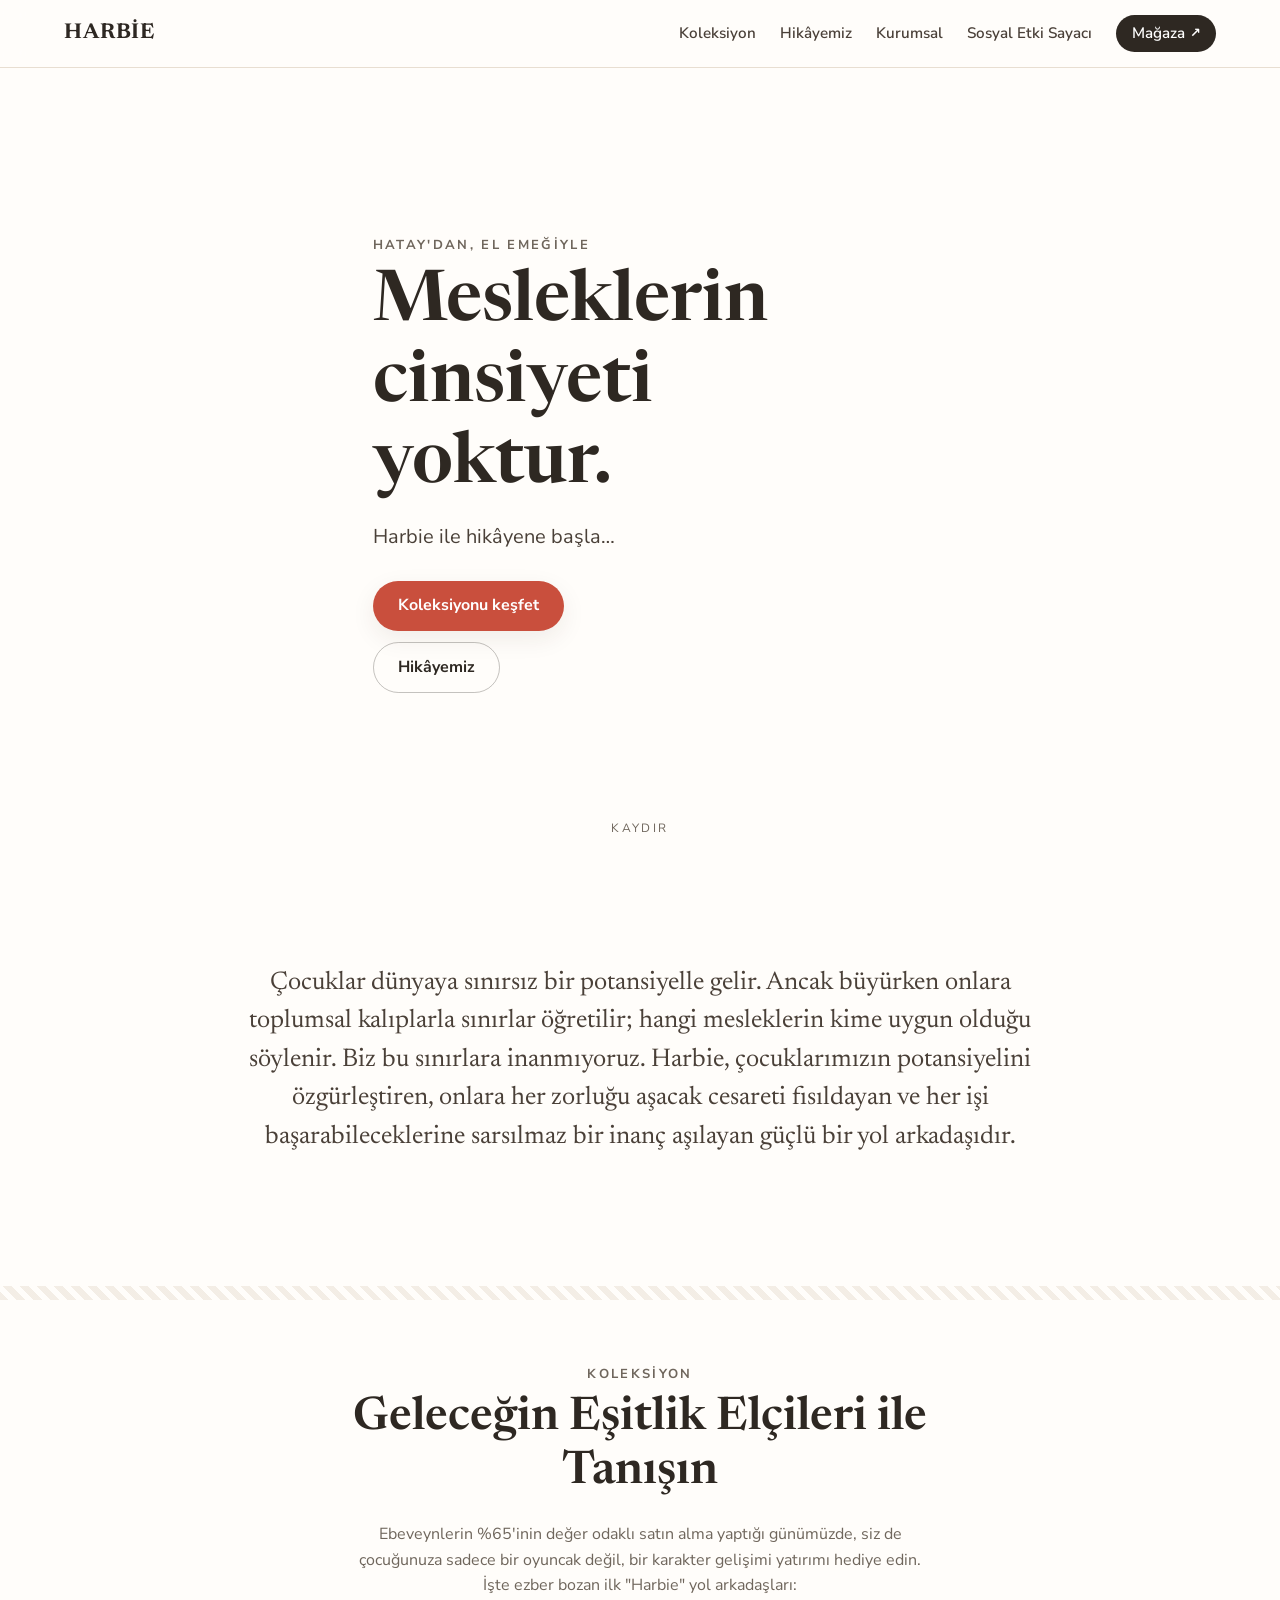
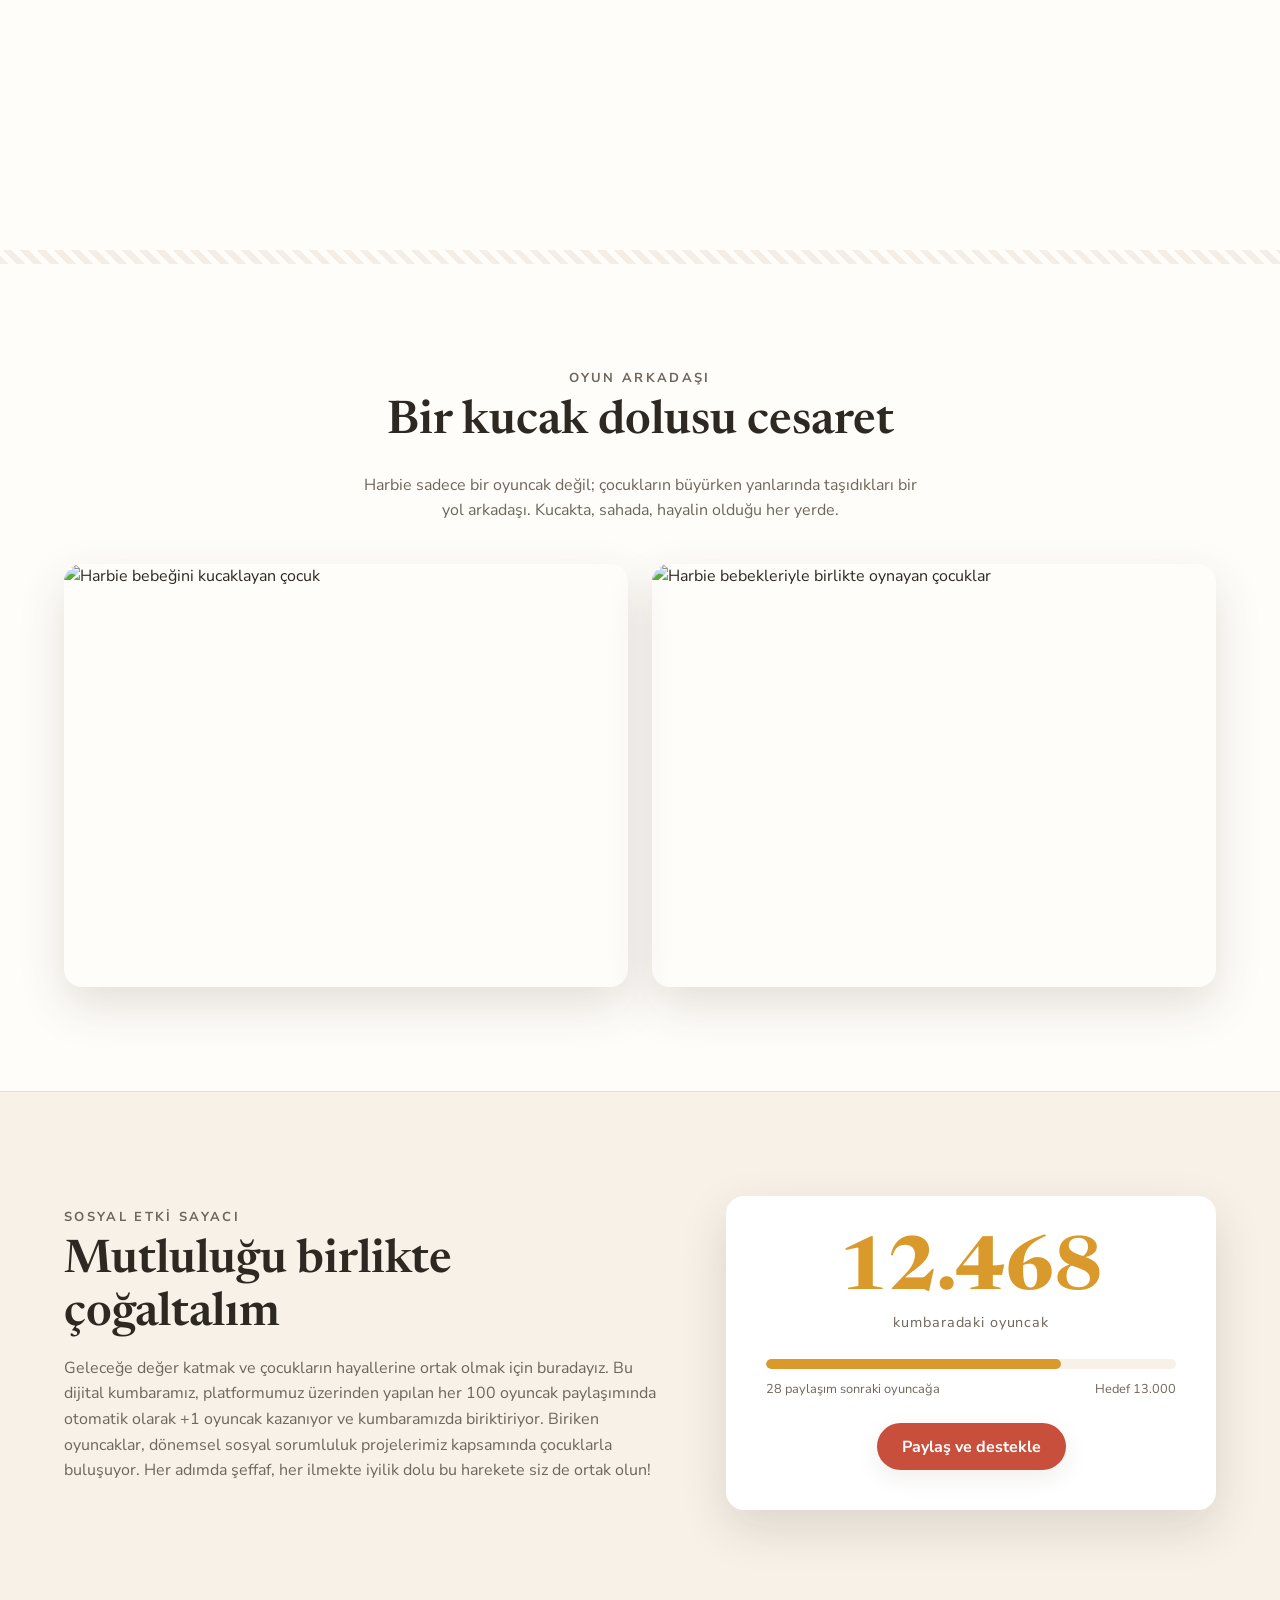
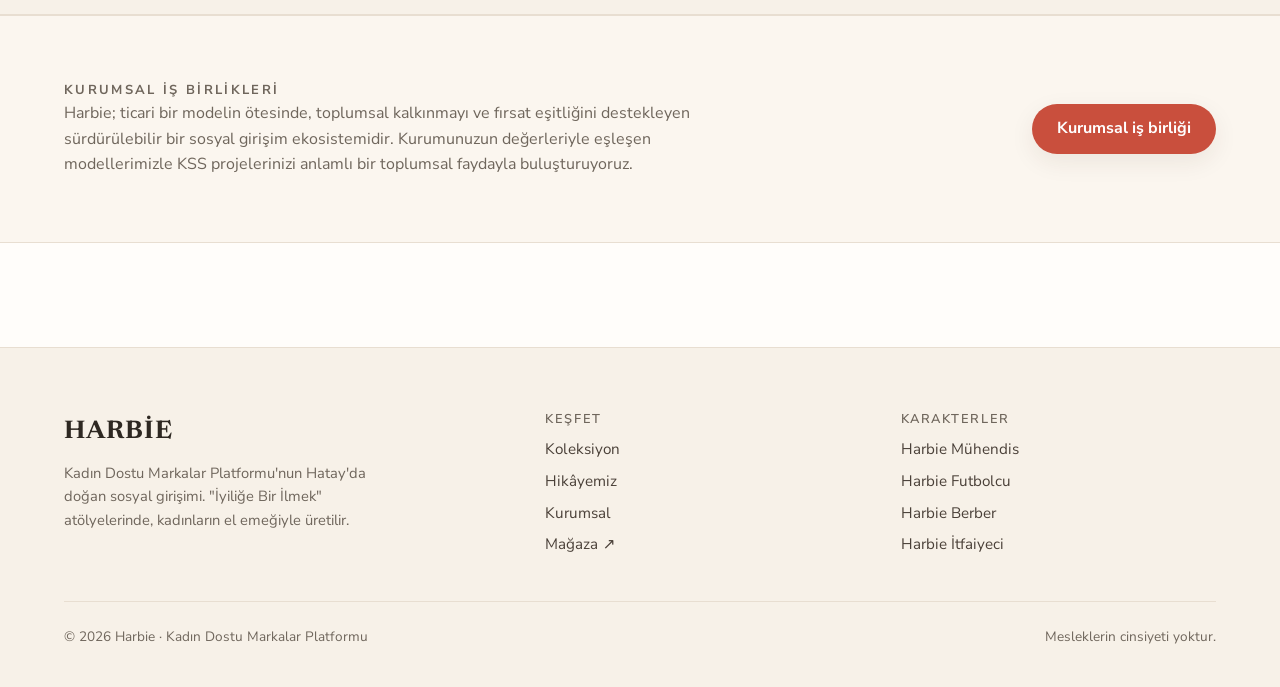
==== index.html @ 23837853 "feat: GSAP hareket katmanı — hero, paralaks, renk geçişi + .js gate Co-Authored-By: Claude Opus 4.8 " ====
<!DOCTYPE html>
<html lang="tr">
<head>
<meta charset="UTF-8">
<meta name="viewport" content="width=device-width, initial-scale=1">
<script>document.documentElement.classList.add('js')</script>
<title>Harbie — Mesleklerin cinsiyeti yoktur</title>
<meta name="description" content="Hatay'da kadınların el emeğiyle ürettiği, %100 pamuklu amigurumi oyuncaklar. Geleceğin eşitlik elçileriyle tanışın.">
<meta name="robots" content="noindex">
<link rel="preconnect" href="https://fonts.googleapis.com">
<link rel="preconnect" href="https://fonts.gstatic.com" crossorigin>
<link href="https://fonts.googleapis.com/css2?family=Newsreader:ital,opsz,wght@0,6..72,400;0,6..72,600;1,6..72,400&family=Nunito+Sans:wght@400;600;700;800&display=swap" rel="stylesheet">
<link rel="stylesheet" href="css/tokens.css">
<link rel="stylesheet" href="css/base.css">
<link rel="stylesheet" href="css/components.css">
<link rel="stylesheet" href="css/pages.css">
</head>
<body>

<!-- ==================== NAV ==================== -->
<header class="site-nav">
  <div class="container">
    <a class="nav-logo" href="index.html">HARBİE</a>
    <nav class="nav-links">
      <a href="index.html#koleksiyon">Koleksiyon</a>
      <a href="hikayemiz.html">Hikâyemiz</a>
      <a href="kurumsal.html">Kurumsal</a>
      <a href="index.html#ses">Sosyal Etki Sayacı</a>
      <a class="nav-shop" href="https://shop.harbies.com" target="_blank" rel="noopener">Mağaza</a>
    </nav>
    <button class="nav-burger" data-burger aria-label="Menü" aria-expanded="false" aria-controls="mobile-menu">
      <span></span><span></span><span></span>
    </button>
  </div>
</header>
<nav class="mobile-menu" id="mobile-menu" data-mobile-menu aria-label="Mobil menü">
  <a href="index.html#koleksiyon">Koleksiyon</a>
  <a href="hikayemiz.html">Hikâyemiz</a>
  <a href="kurumsal.html">Kurumsal</a>
  <a href="index.html#ses">Sosyal Etki Sayacı</a>
  <a class="nav-shop" href="https://shop.harbies.com" target="_blank" rel="noopener">Mağaza ↗</a>
</nav>

<main>

  <!-- ==================== HERO (düzen B) ==================== -->
  <section class="hero">
    <div class="hero-media">
      <video class="scene-video" poster="assets/gen/hero.png"
             muted playsinline preload="none" loop
             aria-label="Harbie amigurumi kasaba meydanı"
             data-scene data-src="assets/v3/video/hero.mp4"></video>
    </div>
    <div class="hero-scrim"></div>
    <div class="container">
      <div class="hero-inner">
        <p class="kicker">Hatay'dan, el emeğiyle</p>
        <h1 class="hero-title">Mesleklerin<br>cinsiyeti yoktur.</h1>
        <p class="hero-sub">Harbie ile hikâyene başla…</p>
        <div class="hero-cta">
          <a class="btn btn-primary" href="#koleksiyon">Koleksiyonu keşfet</a>
          <a class="btn btn-ghost" href="hikayemiz.html">Hikâyemiz</a>
        </div>
      </div>
    </div>
    <div class="hero-scroll">kaydır</div>
  </section>

  <!-- ==================== MANİFESTO ==================== -->
  <section class="manifesto container reveal">
    <p>Çocuklar dünyaya sınırsız bir potansiyelle gelir. Ancak büyürken onlara toplumsal kalıplarla sınırlar öğretilir; hangi mesleklerin kime uygun olduğu söylenir. Biz bu sınırlara inanmıyoruz. Harbie, çocuklarımızın potansiyelini özgürleştiren, onlara her zorluğu aşacak cesareti fısıldayan ve her işi başarabileceklerine sarsılmaz bir inanç aşılayan güçlü bir yol arkadaşıdır.</p>
  </section>

  <div class="knit-divider" aria-hidden="true"></div>

  <!-- ==================== KOLEKSİYON ==================== -->
  <section id="koleksiyon" class="coll-head container reveal">
    <p class="kicker">Koleksiyon</p>
    <h2>Geleceğin Eşitlik Elçileri ile Tanışın</h2>
    <p>Ebeveynlerin %65'inin değer odaklı satın alma yaptığı günümüzde, siz de çocuğunuza sadece bir oyuncak değil, bir karakter gelişimi yatırımı hediye edin. İşte ezber bozan ilk "Harbie" yol arkadaşları:</p>
  </section>

  <div class="container" data-scenes><!-- karakter bölümleri scenes.js ile basılır --></div>

  <div class="knit-divider" aria-hidden="true"></div>

  <!-- ==================== OYUN ARKADAŞI (lifestyle) ==================== -->
  <section class="lifestyle container reveal">
    <div class="lifestyle-head">
      <p class="kicker">Oyun Arkadaşı</p>
      <h2>Bir kucak dolusu cesaret</h2>
      <p>Harbie sadece bir oyuncak değil; çocukların büyürken yanlarında taşıdıkları bir yol arkadaşı. Kucakta, sahada, hayalin olduğu her yerde.</p>
    </div>
    <div class="lifestyle-grid">
      <figure><img src="assets/gen/lifestyle-kucak.png" alt="Harbie bebeğini kucaklayan çocuk" loading="lazy"></figure>
      <figure><img src="assets/gen/lifestyle-mac.png" alt="Harbie bebekleriyle birlikte oynayan çocuklar" loading="lazy"></figure>
    </div>
  </section>

  <!-- ==================== SES ==================== -->
  <section id="ses" class="ses reveal" data-ses-meter>
    <div class="container ses-inner">
      <div class="ses-copy">
        <p class="kicker">Sosyal Etki Sayacı</p>
        <h2>Mutluluğu birlikte çoğaltalım</h2>
        <p>Geleceğe değer katmak ve çocukların hayallerine ortak olmak için buradayız. Bu dijital kumbaramız, platformumuz üzerinden yapılan her 100 oyuncak paylaşımında otomatik olarak +1 oyuncak kazanıyor ve kumbaramızda biriktiriyor. Biriken oyuncaklar, dönemsel sosyal sorumluluk projelerimiz kapsamında çocuklarla buluşuyor. Her adımda şeffaf, her ilmekte iyilik dolu bu harekete siz de ortak olun!</p>
      </div>
      <div class="ses-card">
        <span class="ses-count" data-ses-count>0</span>
        <span class="ses-count-label">kumbaradaki oyuncak</span>
        <div class="ses-bar-wrap"><div class="ses-bar" data-ses-bar></div></div>
        <div class="ses-meta"><span data-ses-toward></span><span data-ses-goal></span></div>
        <button class="btn btn-primary ses-share" data-ses-share>Paylaş ve destekle</button>
      </div>
    </div>
  </section>

  <!-- ==================== KURUMSAL ŞERİT ==================== -->
  <section class="corp-strip reveal">
    <div class="container">
      <div>
        <p class="kicker">Kurumsal İş Birlikleri</p>
        <p>Harbie; ticari bir modelin ötesinde, toplumsal kalkınmayı ve fırsat eşitliğini destekleyen sürdürülebilir bir sosyal girişim ekosistemidir. Kurumunuzun değerleriyle eşleşen modellerimizle KSS projelerinizi anlamlı bir toplumsal faydayla buluşturuyoruz.</p>
      </div>
      <a class="btn btn-primary" href="kurumsal.html">Kurumsal iş birliği</a>
    </div>
  </section>

</main>

<!-- ==================== FOOTER ==================== -->
<footer class="site-footer">
  <div class="container">
    <div class="footer-grid">
      <div class="footer-brand">
        <a class="nav-logo" href="index.html">HARBİE</a>
        <p>Kadın Dostu Markalar Platformu'nun Hatay'da doğan sosyal girişimi. "İyiliğe Bir İlmek" atölyelerinde, kadınların el emeğiyle üretilir.</p>
      </div>
      <div class="footer-col">
        <h4>Keşfet</h4>
        <a href="index.html#koleksiyon">Koleksiyon</a>
        <a href="hikayemiz.html">Hikâyemiz</a>
        <a href="kurumsal.html">Kurumsal</a>
        <a href="https://shop.harbies.com" target="_blank" rel="noopener">Mağaza ↗</a>
      </div>
      <div class="footer-col">
        <h4>Karakterler</h4>
        <a href="karakter-muhendis.html">Harbie Mühendis</a>
        <a href="karakter-futbolcu.html">Harbie Futbolcu</a>
        <a href="karakter-berber.html">Harbie Berber</a>
        <a href="karakter-itfaiyeci.html">Harbie İtfaiyeci</a>
      </div>
    </div>
    <div class="footer-base">
      <span>© <span data-year>2026</span> Harbie · Kadın Dostu Markalar Platformu</span>
      <span>Mesleklerin cinsiyeti yoktur.</span>
    </div>
  </div>
</footer>

<div class="ses-toast" data-ses-toast aria-live="polite"></div>

<script src="js/data.js"></script>
<script src="js/shell.js" defer></script>
<script src="js/scenes.js" defer></script>
<script src="js/ses.js" defer></script>
<script src="js/vendor/gsap.min.js" defer></script>
<script src="js/vendor/ScrollTrigger.min.js" defer></script>
<script src="js/motion.js" defer></script>
</body>
</html>
---- css/tokens.css ----
/* ============================================================
   HARBIE v3 — Tasarım Tokenları
   ============================================================ */
:root{
  /* Zemin & mürekkep — premium beyaz alan (K4, docx) */
  --bg:#fffdfa;
  --bg-soft:#f7f1e8;
  --bg-tint:#fbf6ef;
  --ink:#2e2822;
  --ink-soft:#4a4038;
  --muted:#6f665c;
  --line:#e8ded1;
  --white:#ffffff;

  /* Karakter vurgu renkleri */
  --k-muhendis:#d99a2b;  /* hardal/kehribar — kıyafeti maviyle çakışmasın */
  --k-futbolcu:#2f6bd0;  /* mavi */
  --k-berber:#e08aa6;    /* pudra */
  --k-itfaiyeci:#c94f3d; /* kırmızı */
  --accent:var(--k-itfaiyeci);      /* varsayılan marka aksiyonu */
  --active-accent:var(--k-itfaiyeci); /* scroll ile geçişli aktif renk (motion.js) */

  /* Tipografi */
  --font-serif:"Newsreader",Georgia,"Times New Roman",serif;
  --font-sans:"Nunito Sans",-apple-system,BlinkMacSystemFont,system-ui,sans-serif;
  --step-0:.8125rem;
  --step-1:1rem;
  --step-2:1.25rem;
  --step-3:1.6rem;
  --step-4:2.1rem;
  --step-5:2.9rem;
  --step-6:clamp(2.6rem,6vw,4.4rem);

  /* Boşluk & şekil */
  --space-1:.5rem;
  --space-2:1rem;
  --space-3:1.5rem;
  --space-4:2.5rem;
  --space-5:4rem;
  --space-6:6.5rem;
  --radius:18px;
  --radius-sm:10px;
  --radius-pill:999px;
  --shadow-card:0 18px 48px rgba(60,44,28,.14);
  --shadow-soft:0 8px 24px rgba(60,44,28,.08);
  --maxw:1200px;
  --nav-h:68px;

  /* Hareket */
  --ease:cubic-bezier(.2,.7,.3,1);
  --dur:.5s;
}
---- css/base.css ----
/* ============================================================
   HARBIE v3 — Base: reset, tipografi, nav, footer
   ============================================================ */
*,*::before,*::after{box-sizing:border-box}
html{-webkit-text-size-adjust:100%}
body{
  margin:0;
  background:var(--bg);
  color:var(--ink);
  font-family:var(--font-sans);
  font-size:var(--step-1);
  line-height:1.6;
  -webkit-font-smoothing:antialiased;
  overflow-x:hidden;
}
img,video{max-width:100%;display:block}
a{color:inherit;text-decoration:none}
h1,h2,h3,h4{font-family:var(--font-serif);font-weight:600;line-height:1.15;margin:0 0 .5em;color:var(--ink)}
h1{font-size:var(--step-6)}
h2{font-size:var(--step-5)}
h3{font-size:var(--step-4)}
p{margin:0 0 1em}
::selection{background:var(--accent);color:#fff}
:focus-visible{outline:2px solid var(--accent);outline-offset:3px;border-radius:4px}

.container{max-width:var(--maxw);margin-inline:auto;padding-inline:var(--space-3)}
.kicker{font-size:var(--step-0);letter-spacing:.18em;text-transform:uppercase;color:var(--muted);font-weight:700;margin:0 0 .6em}

/* ---------- Buton ---------- */
.btn{
  display:inline-flex;align-items:center;gap:.5em;
  padding:.72em 1.5em;border-radius:var(--radius-pill);
  font-family:var(--font-sans);font-size:var(--step-1);font-weight:700;
  cursor:pointer;border:1px solid transparent;
  transition:transform .2s var(--ease),background .2s var(--ease),box-shadow .2s var(--ease);
}
.btn:hover{transform:translateY(-2px)}
.btn-primary{background:var(--accent);color:#fff;box-shadow:var(--shadow-soft)}
.btn-primary:hover{box-shadow:0 12px 28px rgba(201,79,61,.32)}
.btn-ghost{background:transparent;color:var(--ink);border-color:rgba(46,40,34,.28)}
.btn-ghost:hover{border-color:var(--ink);background:rgba(46,40,34,.04)}

/* ---------- Nav ---------- */
.site-nav{
  position:sticky;top:0;z-index:50;height:var(--nav-h);
  display:flex;align-items:center;
  background:rgba(255,253,250,.82);
  backdrop-filter:saturate(1.4) blur(12px);
  -webkit-backdrop-filter:saturate(1.4) blur(12px);
  border-bottom:1px solid var(--line);
}
.site-nav .container{display:flex;align-items:center;gap:var(--space-3);width:100%}
.nav-logo{font-family:var(--font-serif);font-size:1.35rem;font-weight:700;letter-spacing:.04em}
.nav-links{display:flex;align-items:center;gap:var(--space-3);margin-left:auto}
.nav-links a{font-size:.95rem;font-weight:600;color:var(--ink-soft);transition:color .2s}
.nav-links a:hover{color:var(--ink)}
.nav-shop{
  display:inline-flex;align-items:center;gap:.35em;
  padding:.4em 1em;border-radius:var(--radius-pill);
  background:var(--ink);color:#fff !important;
}
.nav-shop::after{content:"↗";font-size:.85em}
.nav-shop:hover{background:var(--accent)}
.nav-burger{display:none;margin-left:auto;width:40px;height:40px;border:0;background:none;cursor:pointer;flex-direction:column;justify-content:center;gap:5px}
.nav-burger span{display:block;height:2px;width:22px;background:var(--ink);margin-inline:auto;transition:transform .3s var(--ease),opacity .2s}
.nav-burger.open span:nth-child(1){transform:translateY(7px) rotate(45deg)}
.nav-burger.open span:nth-child(2){opacity:0}
.nav-burger.open span:nth-child(3){transform:translateY(-7px) rotate(-45deg)}

/* Mobil menü */
.mobile-menu{
  position:fixed;inset:var(--nav-h) 0 0 0;z-index:49;
  background:var(--bg);
  display:flex;flex-direction:column;gap:var(--space-2);
  padding:var(--space-4) var(--space-3);
  transform:translateX(100%);transition:transform .35s var(--ease);
  visibility:hidden;
}
.mobile-menu.open{transform:translateX(0);visibility:visible}
.mobile-menu a{font-family:var(--font-serif);font-size:var(--step-3);color:var(--ink);padding-block:.3em;border-bottom:1px solid var(--line)}

@media (max-width:860px){
  .nav-links{display:none}
  .nav-burger{display:flex}
}

/* ---------- Footer ---------- */
.site-footer{
  margin-top:var(--space-6);
  background:var(--bg-soft);
  border-top:1px solid var(--line);
  padding-block:var(--space-5) var(--space-4);
}
.footer-grid{display:grid;grid-template-columns:1.4fr 1fr 1fr;gap:var(--space-4)}
.footer-brand .nav-logo{font-size:1.6rem}
.footer-brand p{color:var(--muted);font-size:.92rem;max-width:34ch;margin-top:.6em}
.footer-col h4{font-family:var(--font-sans);font-size:.8rem;letter-spacing:.12em;text-transform:uppercase;color:var(--muted)}
.footer-col a{display:block;color:var(--ink-soft);font-size:.95rem;padding-block:.25em}
.footer-col a:hover{color:var(--accent)}
.footer-base{margin-top:var(--space-4);padding-top:var(--space-3);border-top:1px solid var(--line);color:var(--muted);font-size:.85rem;display:flex;justify-content:space-between;flex-wrap:wrap;gap:.5em}
@media (max-width:760px){
  .footer-grid{grid-template-columns:1fr;gap:var(--space-3)}
}

/* Reveal — yalnızca JS varken gizle (JS yoksa içerik tam görünür kalır).
   .js sınıfı <head>'deki senkron inline script ile eklenir; FOUC yok. */
.js .reveal{opacity:0;transform:translateY(18px);transition:opacity .7s var(--ease),transform .7s var(--ease)}
.js .reveal.in{opacity:1;transform:none}
@media (prefers-reduced-motion:reduce){
  .js .reveal{opacity:1 !important;transform:none !important;transition:none}
  .btn:hover{transform:none}
  *{scroll-behavior:auto !important}
}
---- css/components.css ----
/* ============================================================
   HARBIE v3 — Bileşenler: sahne, lifestyle, SES, kurumsal, form
   ============================================================ */

/* ---------- Örgü doku ayırıcı ---------- */
.knit-divider{height:14px;width:100%;opacity:.5;
  background:repeating-linear-gradient(45deg,var(--line) 0 6px,transparent 6px 12px)}

/* ---------- Sahne bileşeni ---------- */
.scene{
  --k:var(--accent);
  display:grid;grid-template-columns:1fr 1fr;gap:var(--space-5);
  align-items:center;
  padding-block:var(--space-6);
}
.scene + .scene{padding-top:0}
.scene-stage{
  position:relative;
  border-radius:var(--radius);overflow:hidden;
  box-shadow:var(--shadow-card);
  aspect-ratio:16/9;background:var(--bg-tint);
}
.scene-stage::after{
  content:"";position:absolute;left:0;right:0;bottom:0;height:4px;
  background:var(--k);
}
.scene-video{width:100%;height:100%;object-fit:cover;cursor:pointer}
.scene-tap{
  position:absolute;inset:0;display:none;align-items:center;justify-content:center;
  pointer-events:none;
}
.scene-tap span{
  width:60px;height:60px;border-radius:50%;background:rgba(255,255,255,.9);
  box-shadow:var(--shadow-soft);display:grid;place-items:center;
}
.scene-tap span::before{content:"";border-left:18px solid var(--k);border-top:11px solid transparent;border-bottom:11px solid transparent;margin-left:4px}
.scene.tap-mode .scene-tap{display:flex}

.scene-copy{max-width:34ch}
.scene-kicker{font-size:var(--step-0);letter-spacing:.16em;text-transform:uppercase;font-weight:800;color:var(--k);margin:0 0 .7em}
.scene-motto{font-family:var(--font-serif);font-size:var(--step-4);line-height:1.2;color:var(--ink);margin:0 0 .5em}
.scene-desc{color:var(--muted);font-size:1.02rem;margin:0 0 1.4em}
.scene-cta{background:var(--k);color:#fff}
.scene-cta:hover{filter:brightness(1.05)}

/* Sağ/sol yerleşim — kenar dönüşümü */
.scene--sag .scene-stage{order:2}
.scene--sag .scene-copy{order:1;justify-self:end;text-align:left}
.scene--sol .scene-stage{order:1}
.scene--sol .scene-copy{order:2}

/* Karakter sayfası tam-genişlik hero varyantı */
.scene--full{grid-template-columns:1fr;gap:var(--space-3);padding-block:var(--space-4)}
.scene--full .scene-stage{order:0;aspect-ratio:21/9}
.scene--full .scene-copy{order:0;max-width:none;text-align:center;justify-self:center}
.scene--full .scene-motto{font-size:var(--step-5)}

@media (max-width:760px){
  .scene{grid-template-columns:1fr;gap:var(--space-3);padding-block:var(--space-5)}
  .scene--sag .scene-stage,.scene--sag .scene-copy,
  .scene--sol .scene-stage,.scene--sol .scene-copy{order:0;justify-self:stretch;text-align:left}
  .scene-copy{max-width:none}
}

/* ---------- Manifesto ---------- */
.manifesto{padding-block:var(--space-6);text-align:center}
.manifesto p{font-family:var(--font-serif);font-size:var(--step-3);line-height:1.5;max-width:60ch;margin-inline:auto;color:var(--ink-soft)}

/* ---------- Koleksiyon başlığı ---------- */
.coll-head{text-align:center;padding-top:var(--space-5);max-width:64ch;margin-inline:auto}
.coll-head p{color:var(--muted)}

/* ---------- Lifestyle ---------- */
.lifestyle{padding-block:var(--space-6)}
.lifestyle-head{text-align:center;max-width:56ch;margin:0 auto var(--space-4)}
.lifestyle-head p{color:var(--muted)}
.lifestyle-grid{display:grid;grid-template-columns:1fr 1fr;gap:var(--space-3)}
.lifestyle-grid figure{margin:0;border-radius:var(--radius);overflow:hidden;box-shadow:var(--shadow-card);aspect-ratio:4/3}
.lifestyle-grid img{width:100%;height:100%;object-fit:cover}
@media (max-width:760px){.lifestyle-grid{grid-template-columns:1fr}}

/* ---------- SES — Sosyal Etki Sayacı ---------- */
.ses{background:var(--bg-soft);border-block:1px solid var(--line);padding-block:var(--space-6)}
.ses-inner{display:grid;grid-template-columns:1.1fr .9fr;gap:var(--space-5);align-items:center}
.ses-copy h2{margin-bottom:.3em}
.ses-copy p{color:var(--muted)}
.ses-card{background:var(--white);border-radius:var(--radius);box-shadow:var(--shadow-card);padding:var(--space-4);text-align:center}
.ses-count{font-family:var(--font-serif);font-size:clamp(3rem,9vw,4.6rem);font-weight:700;color:var(--active-accent);line-height:1;display:block}
.ses-count-label{color:var(--muted);font-size:.9rem;letter-spacing:.06em}
.ses-bar-wrap{height:10px;border-radius:var(--radius-pill);background:var(--bg-soft);overflow:hidden;margin:var(--space-3) 0 .6em}
.ses-bar{height:100%;width:0;background:var(--active-accent);border-radius:inherit;transition:width .6s var(--ease)}
.ses-meta{display:flex;justify-content:space-between;font-size:.8rem;color:var(--muted)}
.ses-share{margin-top:var(--space-3)}
.ses-toast{
  position:fixed;left:50%;bottom:26px;transform:translateX(-50%) translateY(20px);
  background:var(--ink);color:#fff;padding:.7em 1.2em;border-radius:var(--radius-pill);
  font-size:.9rem;display:inline-flex;align-items:center;gap:.5em;
  opacity:0;pointer-events:none;transition:opacity .3s,transform .3s var(--ease);z-index:200;
}
.ses-toast.show{opacity:1;transform:translateX(-50%) translateY(0)}
.ses-pop{font-size:1.3rem;pointer-events:none}
@media (max-width:760px){.ses-inner{grid-template-columns:1fr;gap:var(--space-4)}}

/* ---------- Kurumsal şerit ---------- */
.corp-strip{background:var(--bg-tint);border-block:1px solid var(--line);padding-block:var(--space-5)}
.corp-strip .container{display:grid;grid-template-columns:1.6fr 1fr;gap:var(--space-4);align-items:center}
.corp-strip p{color:var(--muted);margin:0}
.corp-strip .btn{justify-self:end}
@media (max-width:760px){.corp-strip .container{grid-template-columns:1fr}.corp-strip .btn{justify-self:start}}

/* ---------- Form (Kurumsal) ---------- */
.form-field{margin-bottom:var(--space-3)}
.form-field label{display:block;font-size:.85rem;font-weight:700;color:var(--ink-soft);margin-bottom:.35em}
.form-field input,.form-field select,.form-field textarea{
  width:100%;padding:.8em 1em;border:1px solid var(--line);border-radius:var(--radius-sm);
  background:var(--white);font-family:inherit;font-size:1rem;color:var(--ink);
  transition:border-color .2s,box-shadow .2s;
}
.form-field input:focus,.form-field select:focus,.form-field textarea:focus{
  outline:none;border-color:var(--accent);box-shadow:0 0 0 3px rgba(201,79,61,.15);
}
.form-field textarea{min-height:130px;resize:vertical}
.form-row{display:grid;grid-template-columns:1fr 1fr;gap:var(--space-3)}
.form-ok{background:#eaf6ee;border:1px solid #bfe3cb;color:#2c6a41;padding:1em 1.2em;border-radius:var(--radius-sm);display:none}
.form-ok.show{display:block}
@media (max-width:620px){.form-row{grid-template-columns:1fr}}

/* ---------- Sekmeler (karakter sayfası) ---------- */
.tabs-nav{display:flex;gap:.4em;border-bottom:1px solid var(--line);margin-bottom:var(--space-3);flex-wrap:wrap}
.tab-btn{
  appearance:none;border:0;background:none;cursor:pointer;
  font-family:var(--font-sans);font-size:.98rem;font-weight:700;color:var(--muted);
  padding:.7em 1em;border-bottom:2px solid transparent;margin-bottom:-1px;transition:color .2s,border-color .2s;
}
.tab-btn[aria-selected="true"]{color:var(--ink);border-bottom-color:var(--k,var(--accent))}
.tab-panel{display:none;animation:fadein .4s var(--ease)}
.tab-panel.active{display:block}
@keyframes fadein{from{opacity:0;transform:translateY(6px)}to{opacity:1;transform:none}}
@media (prefers-reduced-motion:reduce){.tab-panel{animation:none}}
---- css/pages.css ----
/* ============================================================
   HARBIE v3 — Sayfaya özel düzenler
   ============================================================ */

/* ---------- Hero (düzen B) ---------- */
.hero{position:relative;min-height:calc(100vh - var(--nav-h));min-height:88svh;display:flex;align-items:center;overflow:hidden}
.hero-media{position:absolute;inset:0;z-index:0}
.hero-media img,.hero-media video{width:100%;height:100%;object-fit:cover}
.hero-scrim{position:absolute;inset:0;z-index:1;
  background:linear-gradient(90deg,var(--bg) 26%,rgba(255,253,250,.55) 46%,transparent 64%)}
.hero-inner{position:relative;z-index:2;max-width:48%}
.hero-title{margin:.1em 0 .2em}
.hero-sub{font-size:var(--step-2);color:var(--ink-soft);margin-bottom:1.4em}
.hero-cta{display:flex;gap:.7em;flex-wrap:wrap}
.hero-scroll{position:absolute;left:50%;bottom:22px;z-index:2;transform:translateX(-50%);
  font-size:.75rem;letter-spacing:.2em;text-transform:uppercase;color:var(--muted)}

@media (max-width:760px){
  .hero{min-height:auto;flex-direction:column;align-items:stretch}
  .hero-media{position:relative;height:56vh}
  .hero-scrim{background:linear-gradient(0deg,var(--bg) 8%,transparent 42%)}
  .hero-inner{max-width:100%;padding-block:var(--space-4) var(--space-2)}
  .hero-scroll{display:none}
}

/* ---------- Karakter sayfası ---------- */
.char-body{padding-block:var(--space-5)}
.char-grid{display:grid;grid-template-columns:1fr 1fr;gap:var(--space-5);align-items:start}
.char-gallery{display:grid;gap:var(--space-2)}
.char-gallery .main{border-radius:var(--radius);overflow:hidden;box-shadow:var(--shadow-card);aspect-ratio:4/5}
.char-gallery .main img{width:100%;height:100%;object-fit:cover}
.char-thumbs{display:flex;gap:var(--space-2)}
.char-thumbs img{width:74px;height:74px;object-fit:cover;border-radius:var(--radius-sm);box-shadow:var(--shadow-soft);cursor:pointer;background:var(--bg-tint)}
.char-info h1{font-size:var(--step-5)}
.char-spec{margin-top:var(--space-3);padding-top:var(--space-3);border-top:1px solid var(--line);
  display:flex;flex-wrap:wrap;gap:.5em 1.2em;color:var(--muted);font-size:.9rem}
.char-spec b{color:var(--ink);font-weight:700}
.char-buy{margin-top:var(--space-4)}
.char-buy .btn{width:100%;justify-content:center}
@media (max-width:760px){.char-grid{grid-template-columns:1fr;gap:var(--space-4)}}

/* ---------- Hikayemiz ---------- */
.page-head{text-align:center;padding-block:var(--space-6) var(--space-4);max-width:60ch;margin-inline:auto}
.prose{max-width:70ch;margin-inline:auto}
.prose p{color:var(--ink-soft)}
.quote-block{font-family:var(--font-serif);font-size:var(--step-3);line-height:1.4;
  color:var(--ink);border-left:3px solid var(--accent);padding-left:var(--space-3);margin:var(--space-4) 0}
.values-grid{display:grid;grid-template-columns:repeat(2,1fr);gap:var(--space-3);margin-top:var(--space-4)}
.value-card{background:var(--bg-tint);border:1px solid var(--line);border-radius:var(--radius);padding:var(--space-3)}
.value-card h3{font-size:var(--step-2);margin-bottom:.3em}
.value-card p{color:var(--muted);font-size:.95rem;margin:0}
@media (max-width:640px){.values-grid{grid-template-columns:1fr}}

/* ---------- Kurumsal ---------- */
.corp-form-wrap{max-width:720px;margin:var(--space-5) auto 0;background:var(--white);
  border:1px solid var(--line);border-radius:var(--radius);box-shadow:var(--shadow-soft);padding:var(--space-4)}
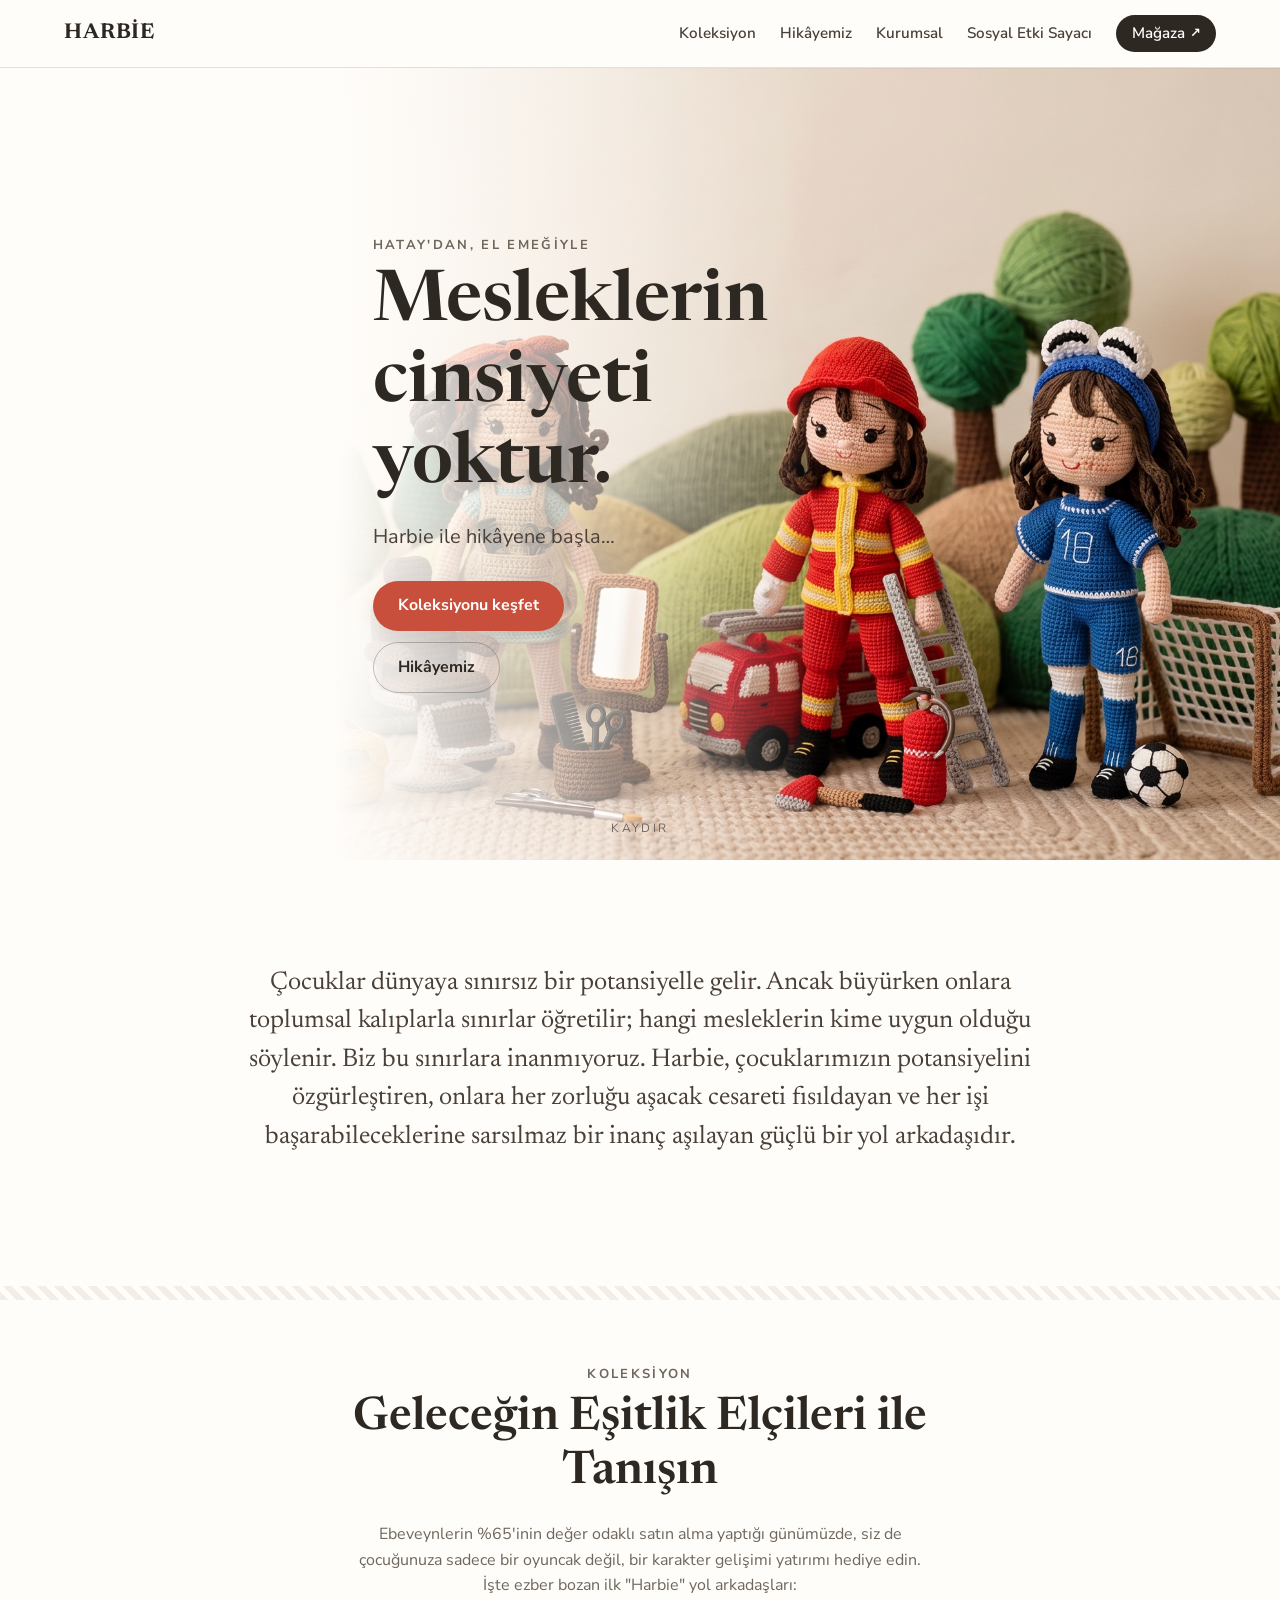
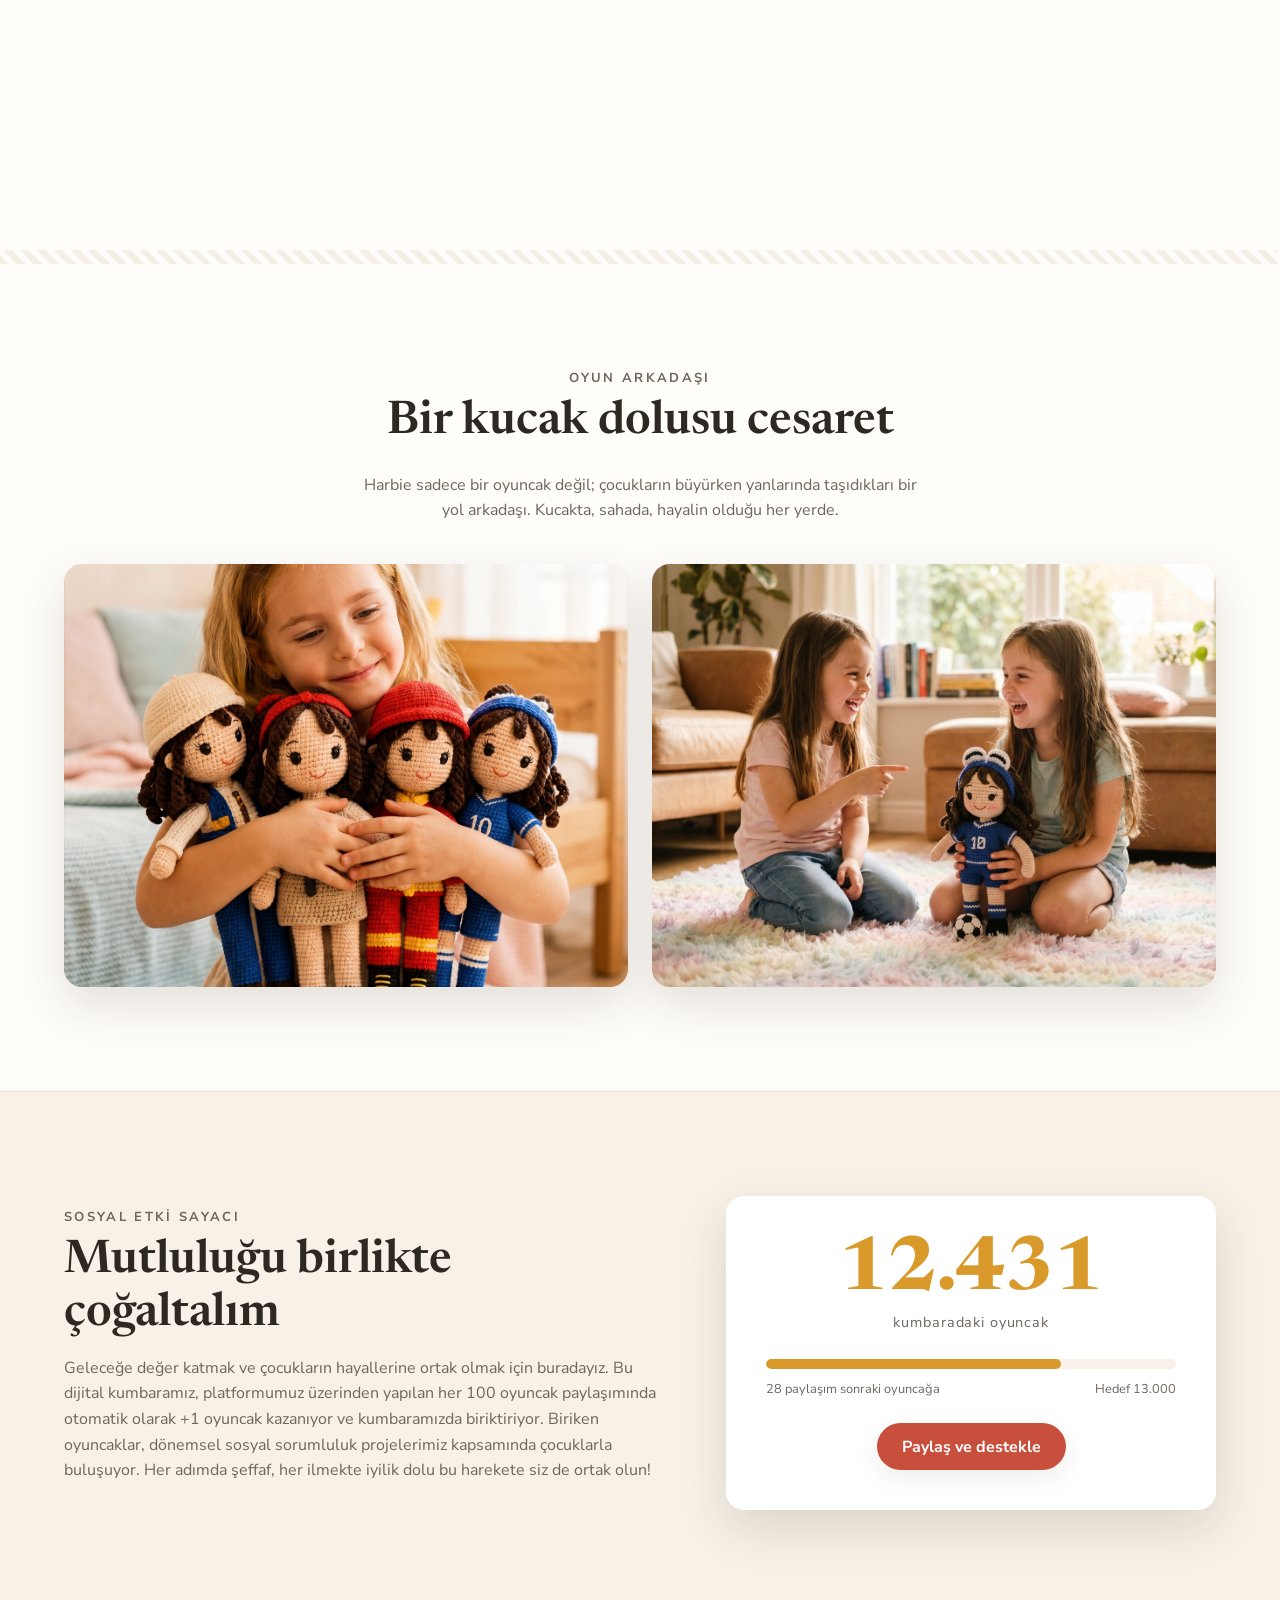
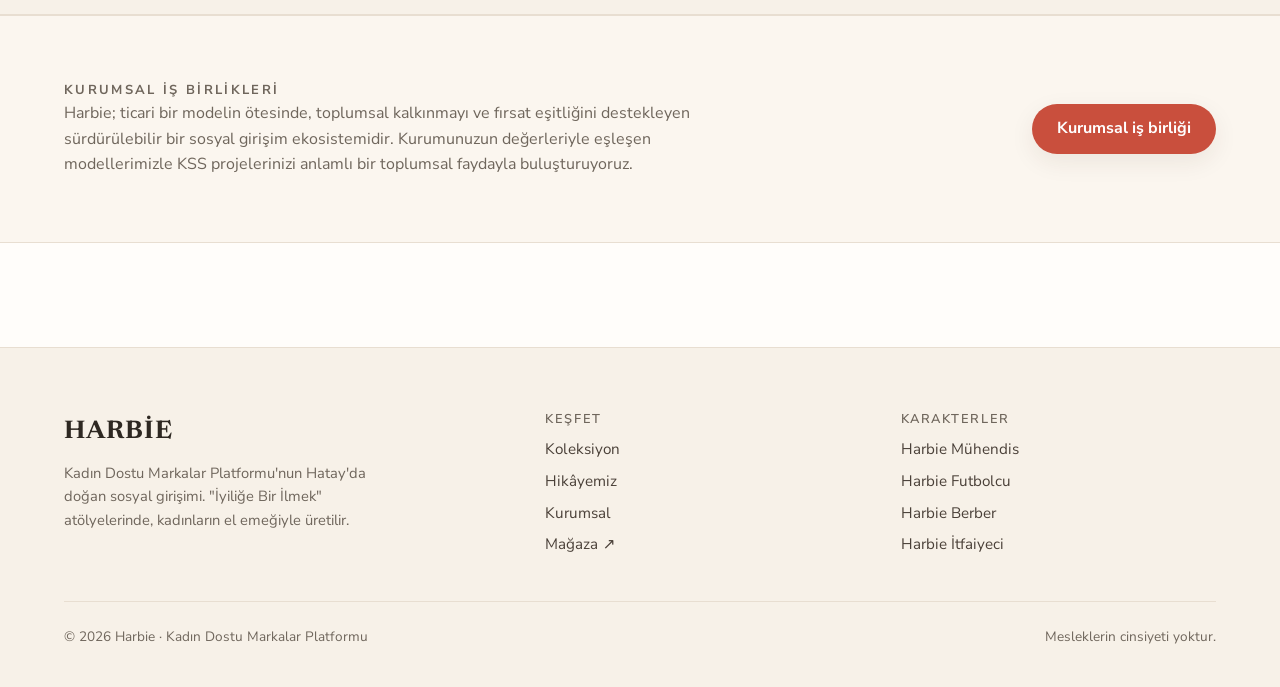
==== commit 7c7bb8ab: "feat: v3 AI sahne kareleri — posterleri optimize JPG'lerle değiştir 12 kare (2K) + pilot video üreti" ====
--- a/index.html
+++ b/index.html
@@ -46,7 +46,7 @@
   <!-- ==================== HERO (düzen B) ==================== -->
   <section class="hero">
     <div class="hero-media">
-      <video class="scene-video" poster="assets/gen/hero.png"
+      <video class="scene-video" poster="assets/v3/img/hero-b.jpg"
              muted playsinline preload="none" loop
              aria-label="Harbie amigurumi kasaba meydanı"
              data-scene data-src="assets/v3/video/hero.mp4"></video>
@@ -92,8 +92,8 @@
       <p>Harbie sadece bir oyuncak değil; çocukların büyürken yanlarında taşıdıkları bir yol arkadaşı. Kucakta, sahada, hayalin olduğu her yerde.</p>
     </div>
     <div class="lifestyle-grid">
-      <figure><img src="assets/gen/lifestyle-kucak.png" alt="Harbie bebeğini kucaklayan çocuk" loading="lazy"></figure>
-      <figure><img src="assets/gen/lifestyle-mac.png" alt="Harbie bebekleriyle birlikte oynayan çocuklar" loading="lazy"></figure>
+      <figure><img src="assets/v3/img/lifestyle-kucak.jpg" alt="Harbie bebeğini kucaklayan çocuk" loading="lazy"></figure>
+      <figure><img src="assets/v3/img/lifestyle-mac.jpg" alt="Harbie bebekleriyle birlikte oynayan çocuklar" loading="lazy"></figure>
     </div>
   </section>
 
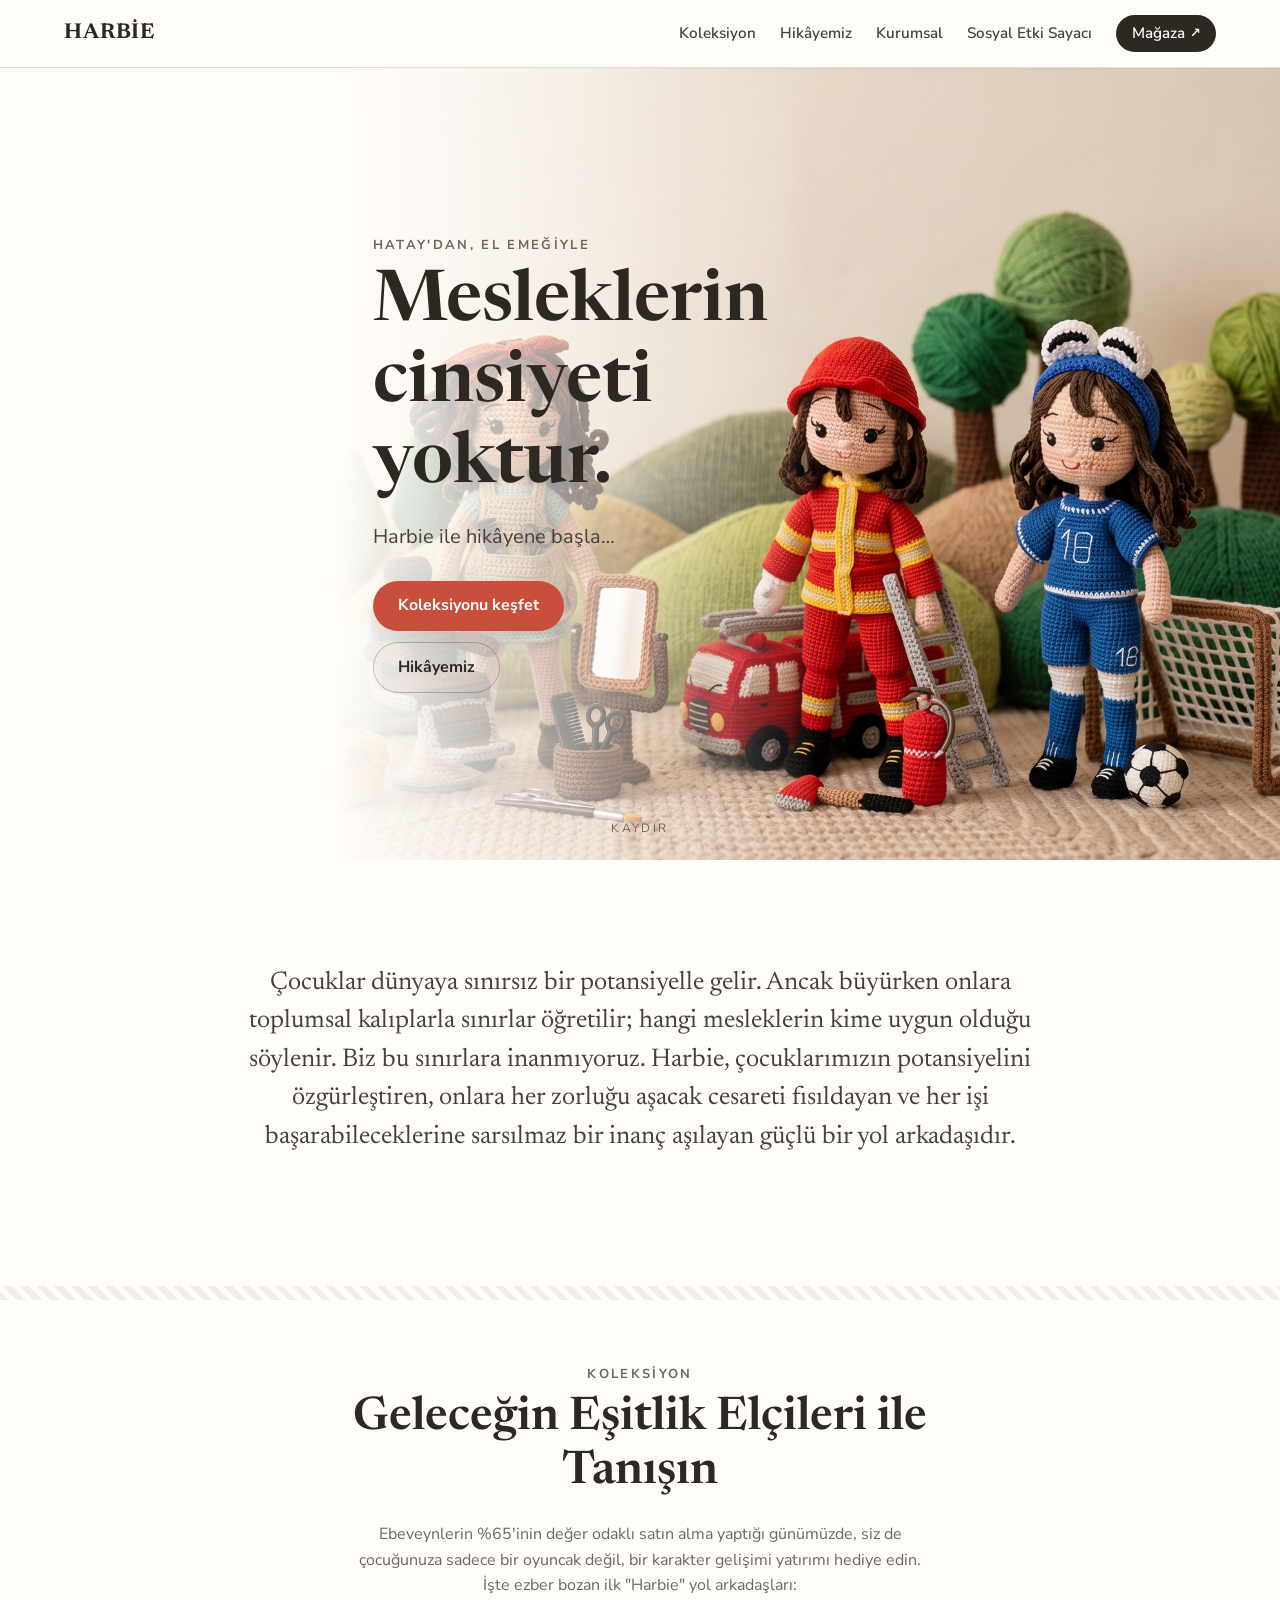
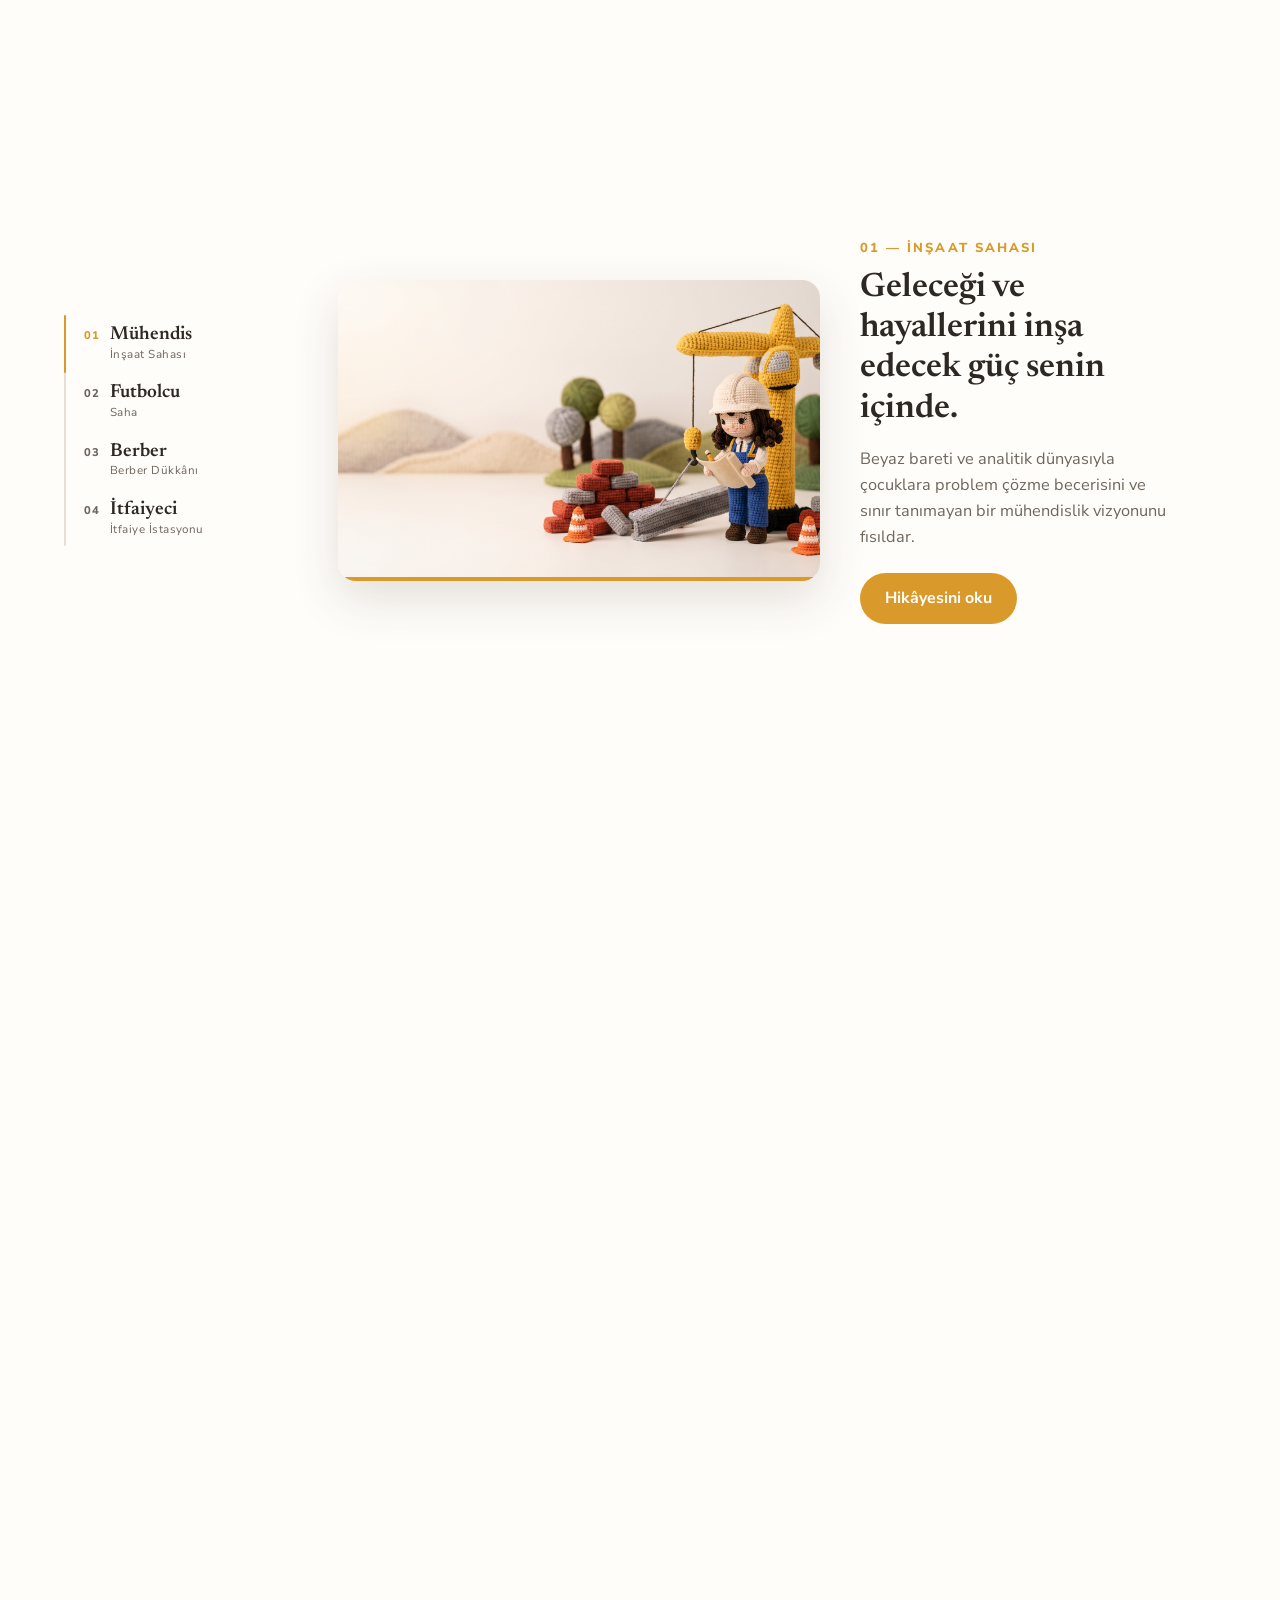
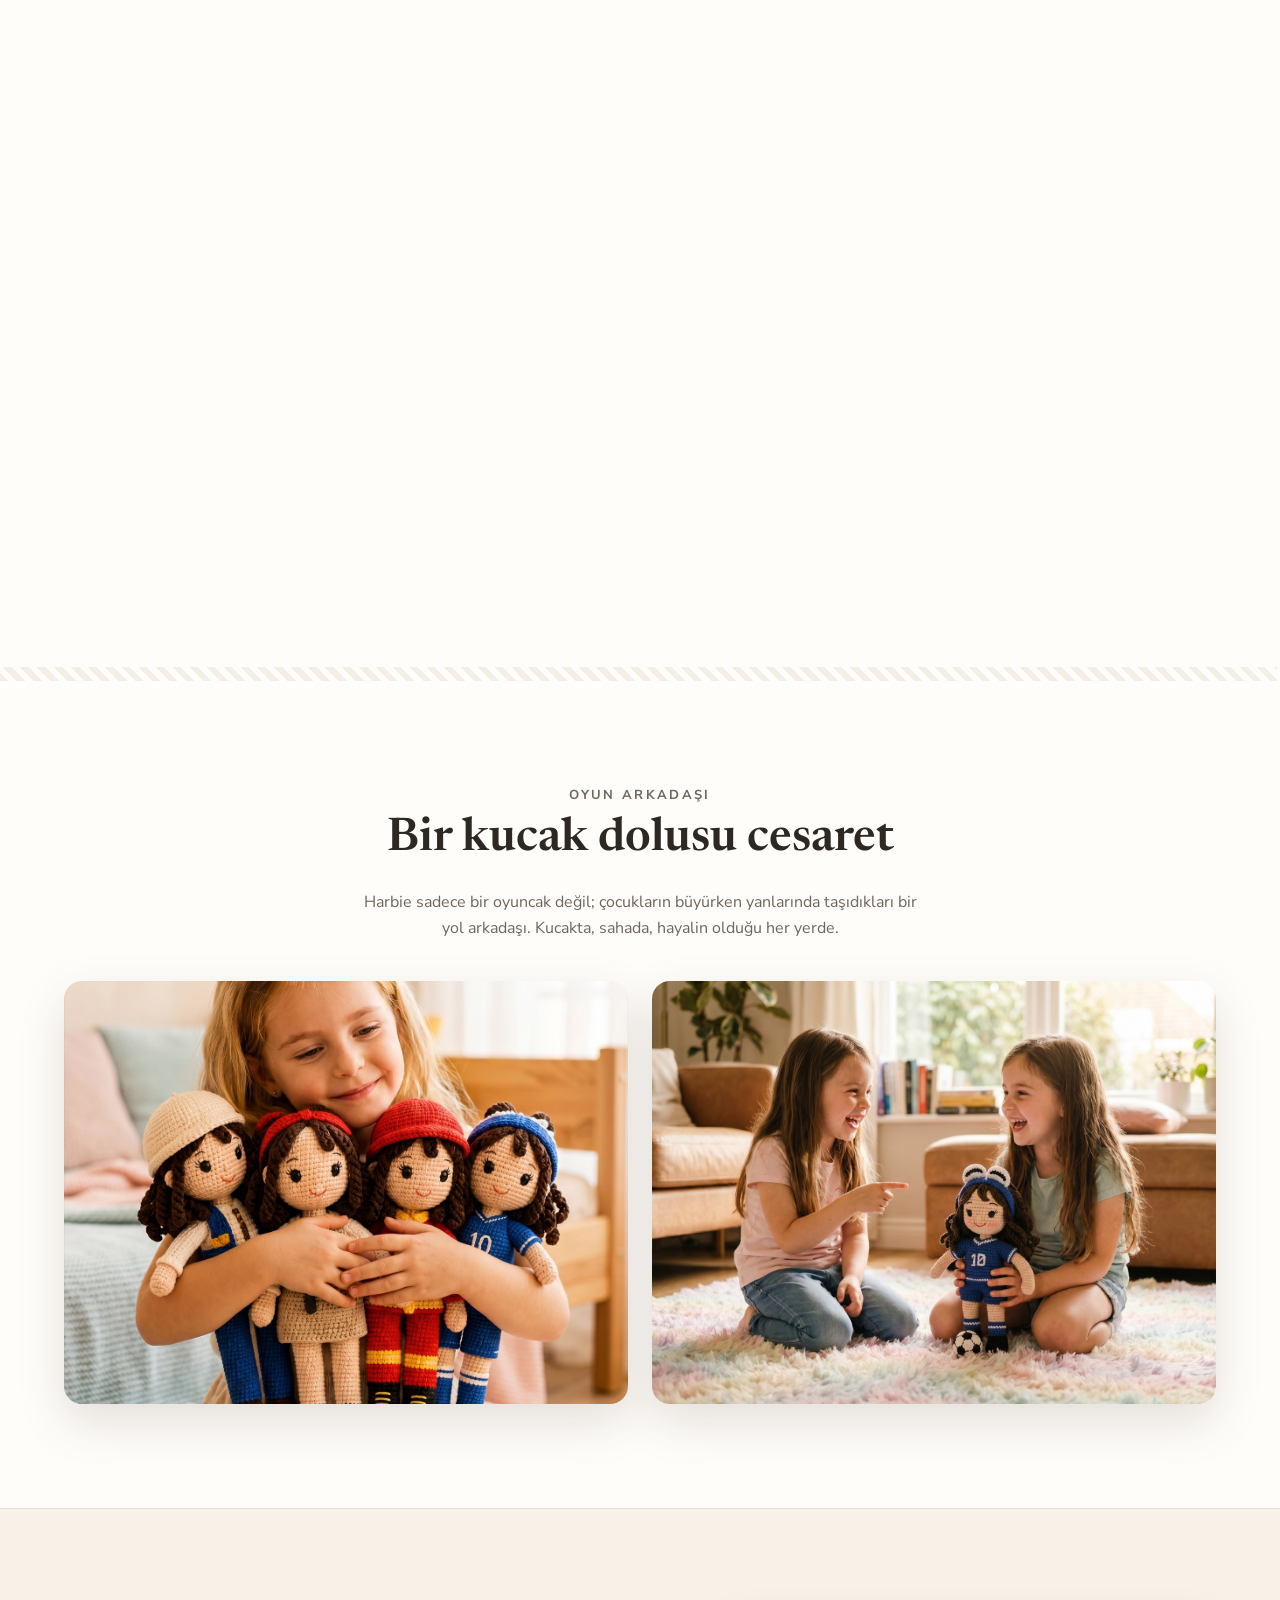
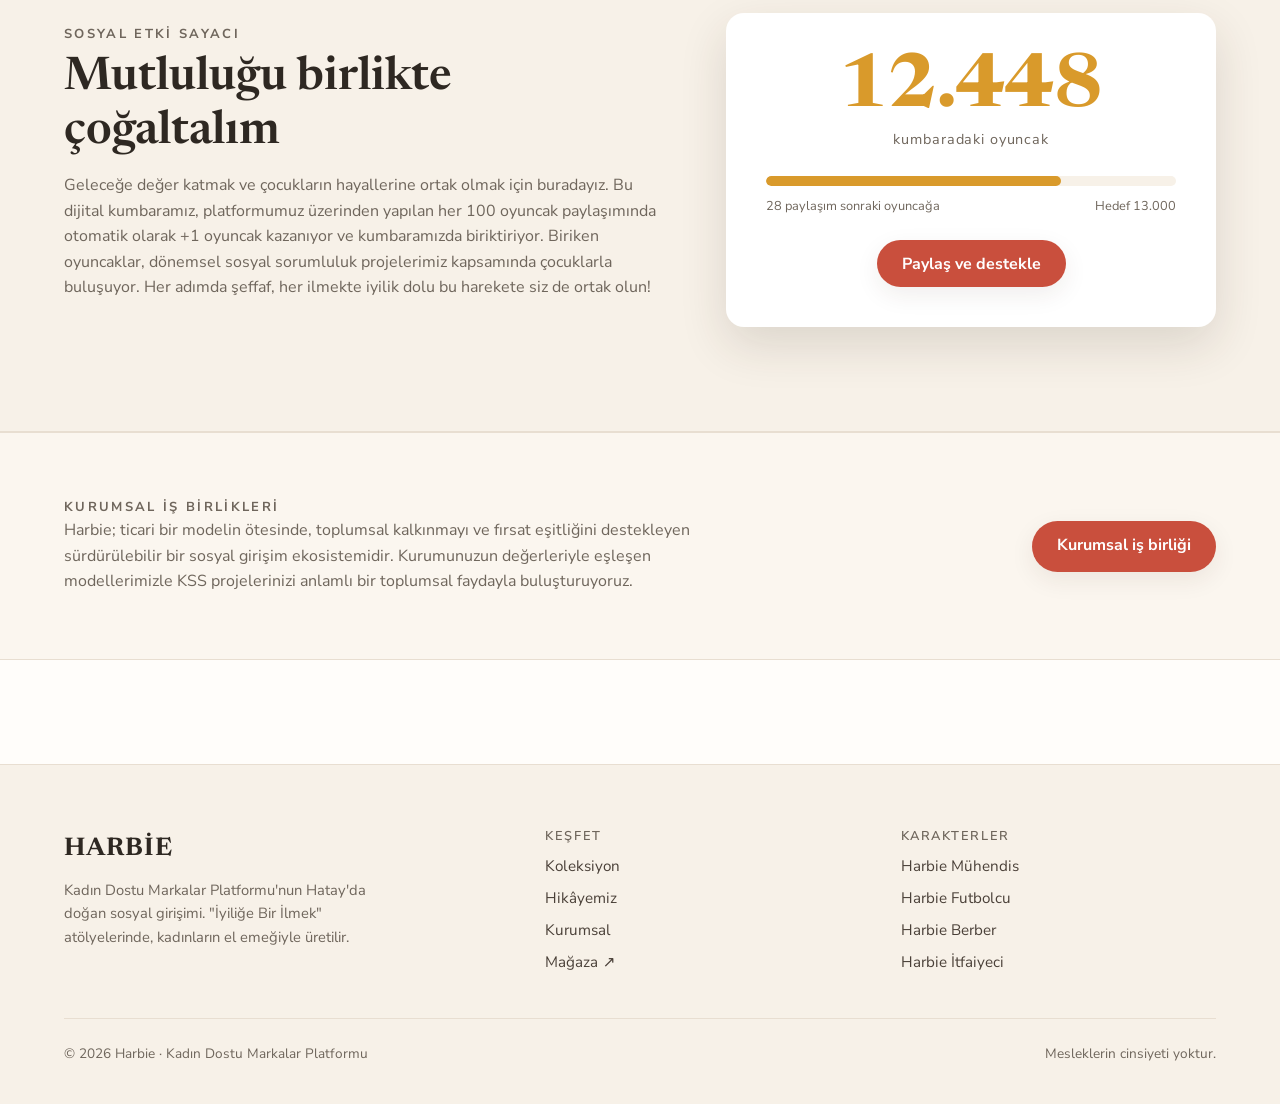
==== commit bf389be2: "feat: karakter vitrini — scroll ile tek tek değişen, sol seçicili Koleksiyon bölümü yeniden kuruldu:" ====
--- a/index.html
+++ b/index.html
@@ -80,7 +80,7 @@
     <p>Ebeveynlerin %65'inin değer odaklı satın alma yaptığı günümüzde, siz de çocuğunuza sadece bir oyuncak değil, bir karakter gelişimi yatırımı hediye edin. İşte ezber bozan ilk "Harbie" yol arkadaşları:</p>
   </section>
 
-  <div class="container" data-scenes><!-- karakter bölümleri scenes.js ile basılır --></div>
+  <div data-scenes><!-- karakter vitrini scenes.js ile basılır --></div>
 
   <div class="knit-divider" aria-hidden="true"></div>
 
--- a/css/components.css
+++ b/css/components.css
@@ -60,6 +60,90 @@
   .scene--sag .scene-stage,.scene--sag .scene-copy,
   .scene--sol .scene-stage,.scene--sol .scene-copy{order:0;justify-self:stretch;text-align:left}
   .scene-copy{max-width:none}
+}
+
+/* ============================================================
+   KARAKTER VİTRİNİ — scroll ile tek tek değişen, sol seçicili
+   ============================================================ */
+.showcase{
+  position:relative;
+  /* Her karakter için ~1 ekran kaydırma payı */
+  height:calc(var(--count,4) * 92vh + 60vh);
+}
+.showcase-pin{
+  position:sticky;top:var(--nav-h);
+  height:calc(100vh - var(--nav-h));
+  display:flex;align-items:center;
+}
+.showcase-inner{
+  width:100%;max-width:var(--maxw);margin-inline:auto;
+  padding-inline:var(--space-3);
+  display:grid;grid-template-columns:210px 1fr;gap:var(--space-5);
+  align-items:center;
+}
+
+/* ---- Sol: karakter seçici ---- */
+.showcase-rail{position:relative;display:flex;flex-direction:column;gap:.15rem;padding-left:14px}
+.rail-track{
+  position:absolute;left:0;top:0;bottom:0;width:2px;background:var(--line);border-radius:2px;
+}
+.rail-thumb{
+  position:absolute;left:0;top:0;width:2px;height:25%;
+  background:var(--active-accent);border-radius:2px;
+  transition:transform .45s var(--ease),background .45s var(--ease);
+}
+.rail-item{
+  appearance:none;border:0;background:none;cursor:pointer;text-align:left;
+  font-family:var(--font-sans);padding:.6rem .2rem;border-radius:var(--radius-sm);
+  display:grid;grid-template-columns:auto 1fr;column-gap:.6rem;align-items:baseline;
+  opacity:.42;transition:opacity .35s var(--ease),transform .35s var(--ease);
+}
+.rail-item:hover{opacity:.75}
+.rail-item.is-active{opacity:1;transform:translateX(3px)}
+.rail-no{font-size:.7rem;font-weight:800;letter-spacing:.1em;color:var(--muted)}
+.rail-item.is-active .rail-no{color:var(--k)}
+.rail-name{font-family:var(--font-serif);font-size:1.18rem;font-weight:600;color:var(--ink);line-height:1.1}
+.rail-unvan{grid-column:2;font-size:.72rem;color:var(--muted);letter-spacing:.04em}
+
+/* ---- Sağ: paneller (üst üste, aktif görünür) ---- */
+.panel-wrap{position:relative;min-height:60vh}
+.char-panel{
+  position:absolute;inset:0;
+  display:grid;grid-template-columns:1.15fr .85fr;gap:var(--space-4);align-items:center;
+  opacity:0;visibility:hidden;transform:translateY(14px);
+  transition:opacity .5s var(--ease),transform .5s var(--ease),visibility .5s;
+}
+.char-panel.is-active{opacity:1;visibility:visible;transform:none}
+.char-panel .scene-stage{aspect-ratio:16/10}
+.panel-copy{max-width:32ch}
+.char-panel.tap-mode .scene-tap{display:flex}
+
+@media (max-width:860px){
+  /* Mobil: pin yok — her karakter kendi bloğunda dikey akar */
+  .showcase{height:auto}
+  .showcase-pin{position:static;height:auto;display:block}
+  .showcase-inner{grid-template-columns:1fr;gap:var(--space-3);padding-inline:0}
+  .showcase-rail{
+    position:sticky;top:var(--nav-h);z-index:20;
+    flex-direction:row;gap:.4rem;overflow-x:auto;padding:.6rem var(--space-3);
+    background:rgba(255,253,250,.92);backdrop-filter:blur(10px);
+    border-bottom:1px solid var(--line);
+  }
+  .rail-track{display:none}
+  .rail-item{flex:0 0 auto;grid-template-columns:auto;row-gap:0;padding:.4rem .8rem;
+    border:1px solid var(--line);border-radius:var(--radius-pill);opacity:.6}
+  .rail-item.is-active{opacity:1;transform:none;border-color:var(--k);background:var(--k);}
+  .rail-item.is-active .rail-name,.rail-item.is-active .rail-no{color:#fff}
+  .rail-unvan{display:none}
+  .rail-no{display:none}
+  .rail-name{font-size:.95rem}
+  .panel-wrap{min-height:0}
+  .char-panel{
+    position:static;opacity:1;visibility:visible;transform:none;
+    grid-template-columns:1fr;gap:var(--space-3);
+    padding:var(--space-4) var(--space-3);
+  }
+  .panel-copy{max-width:none}
 }
 
 /* ---------- Manifesto ---------- */
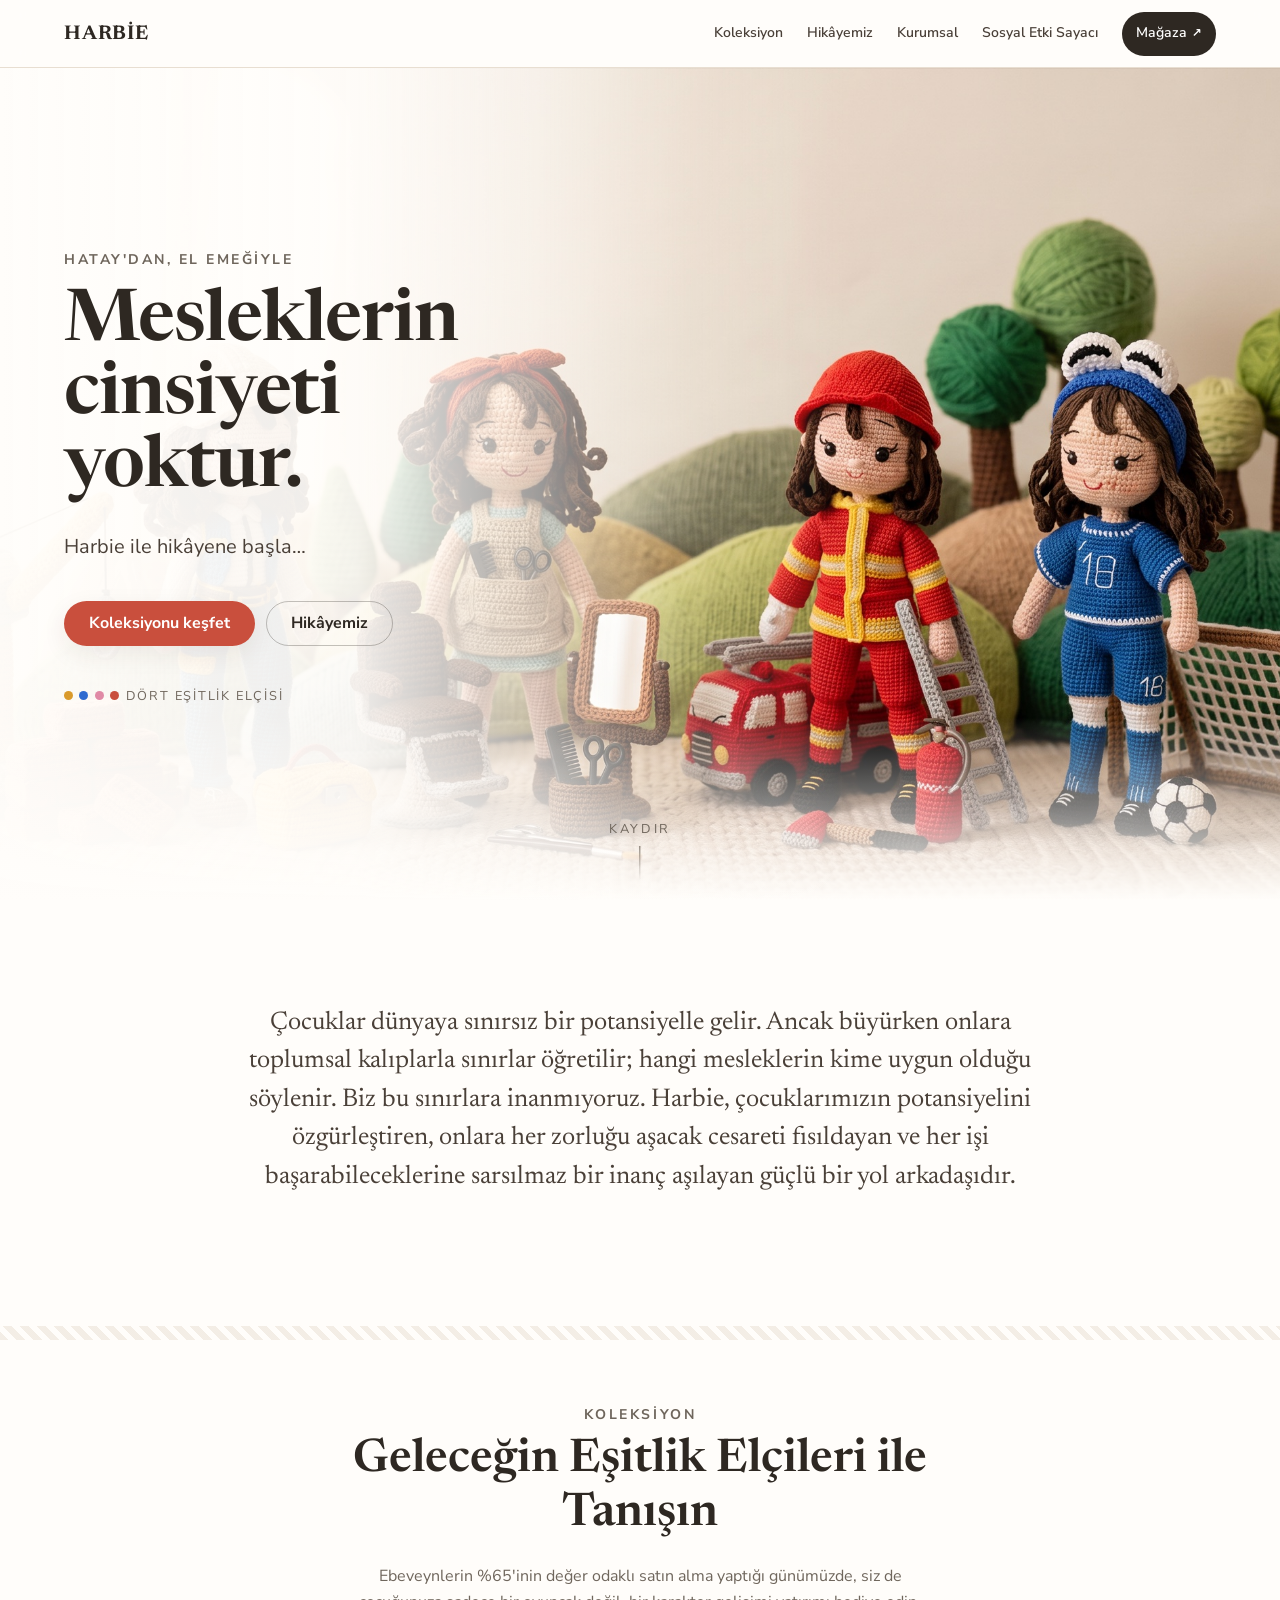
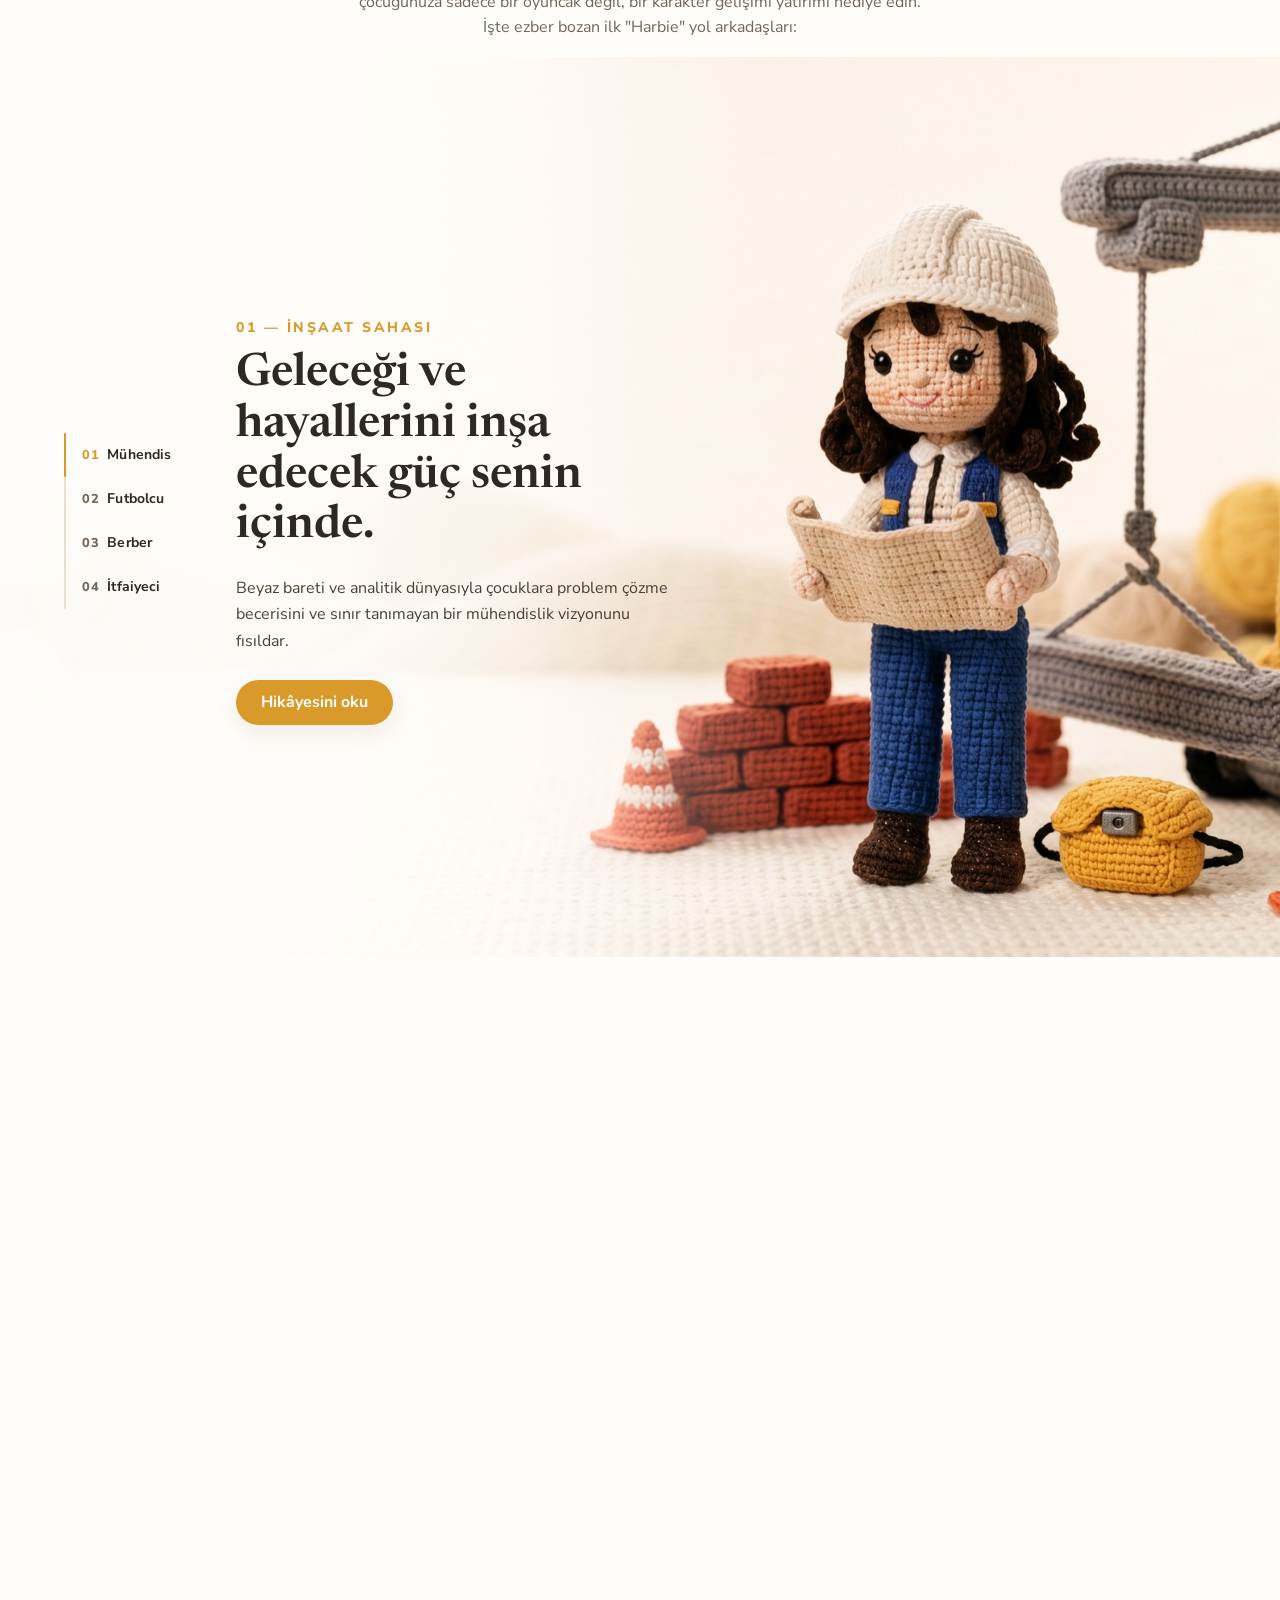
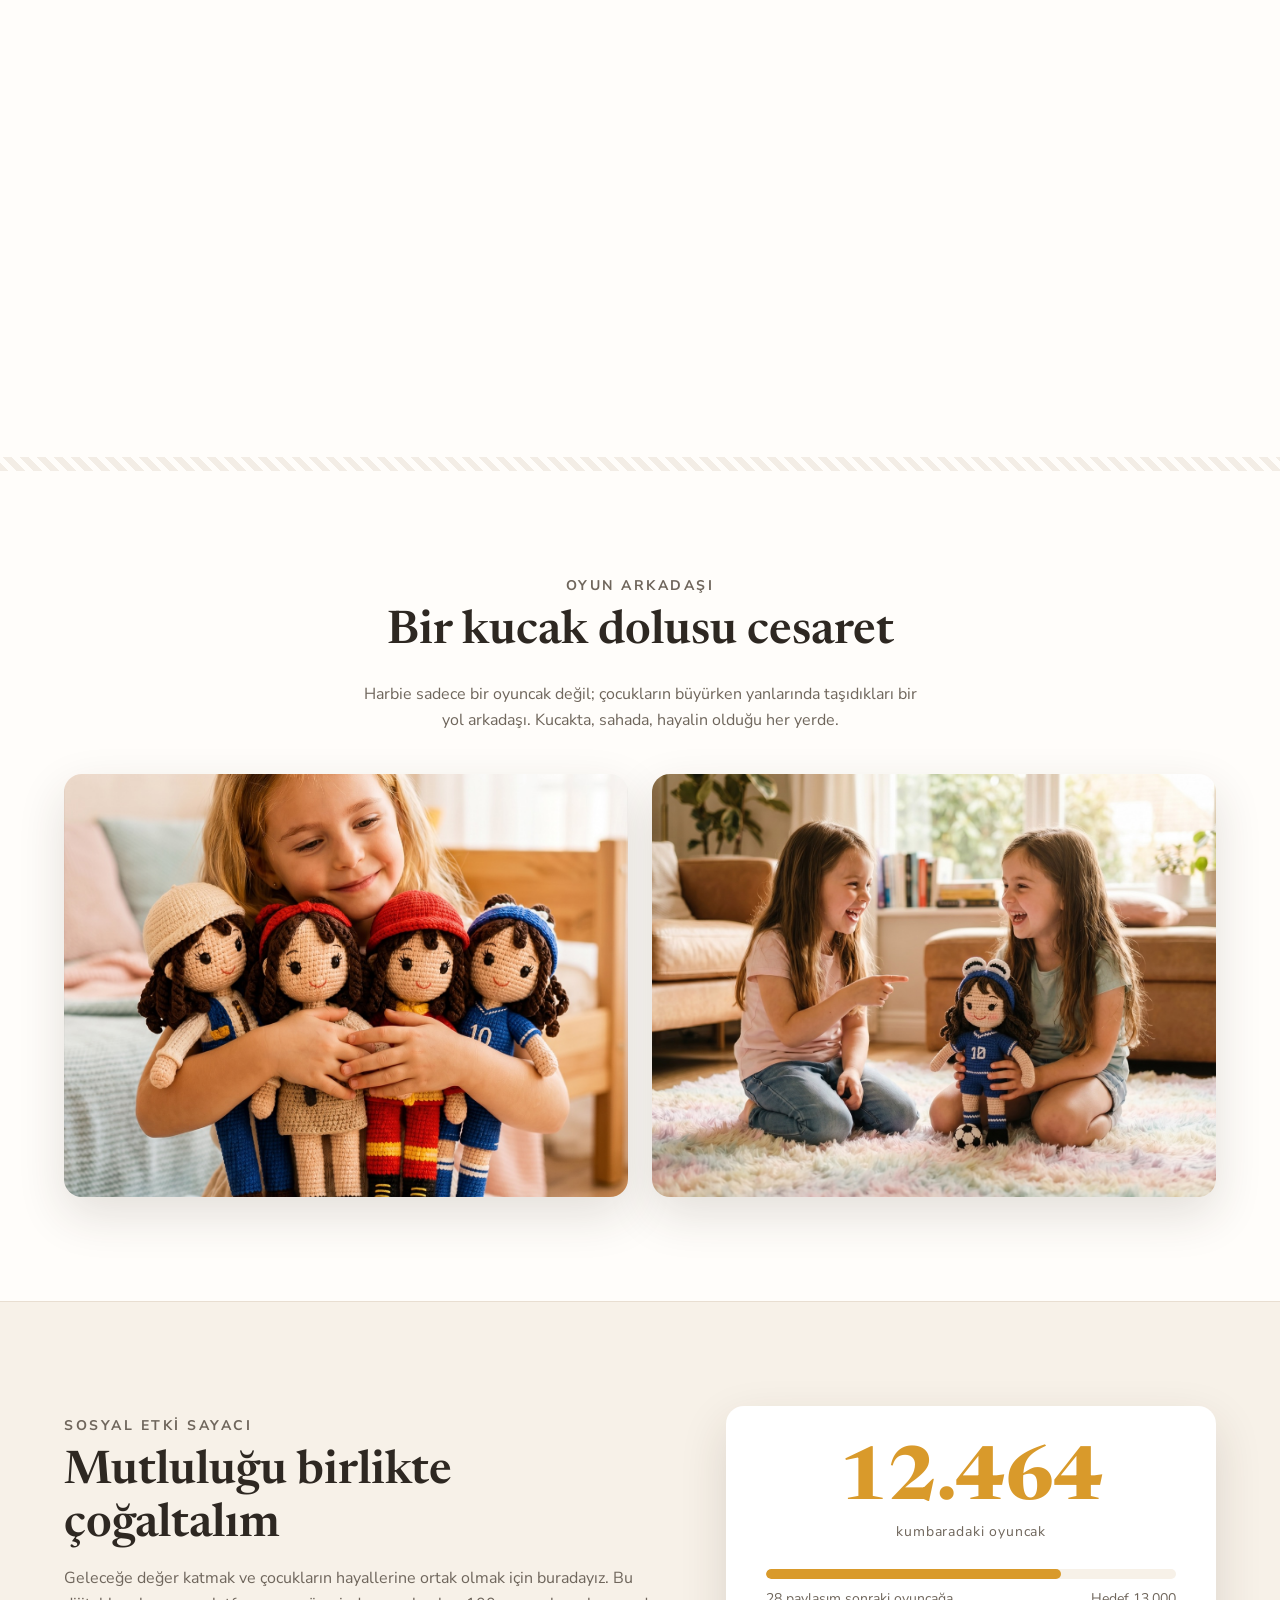
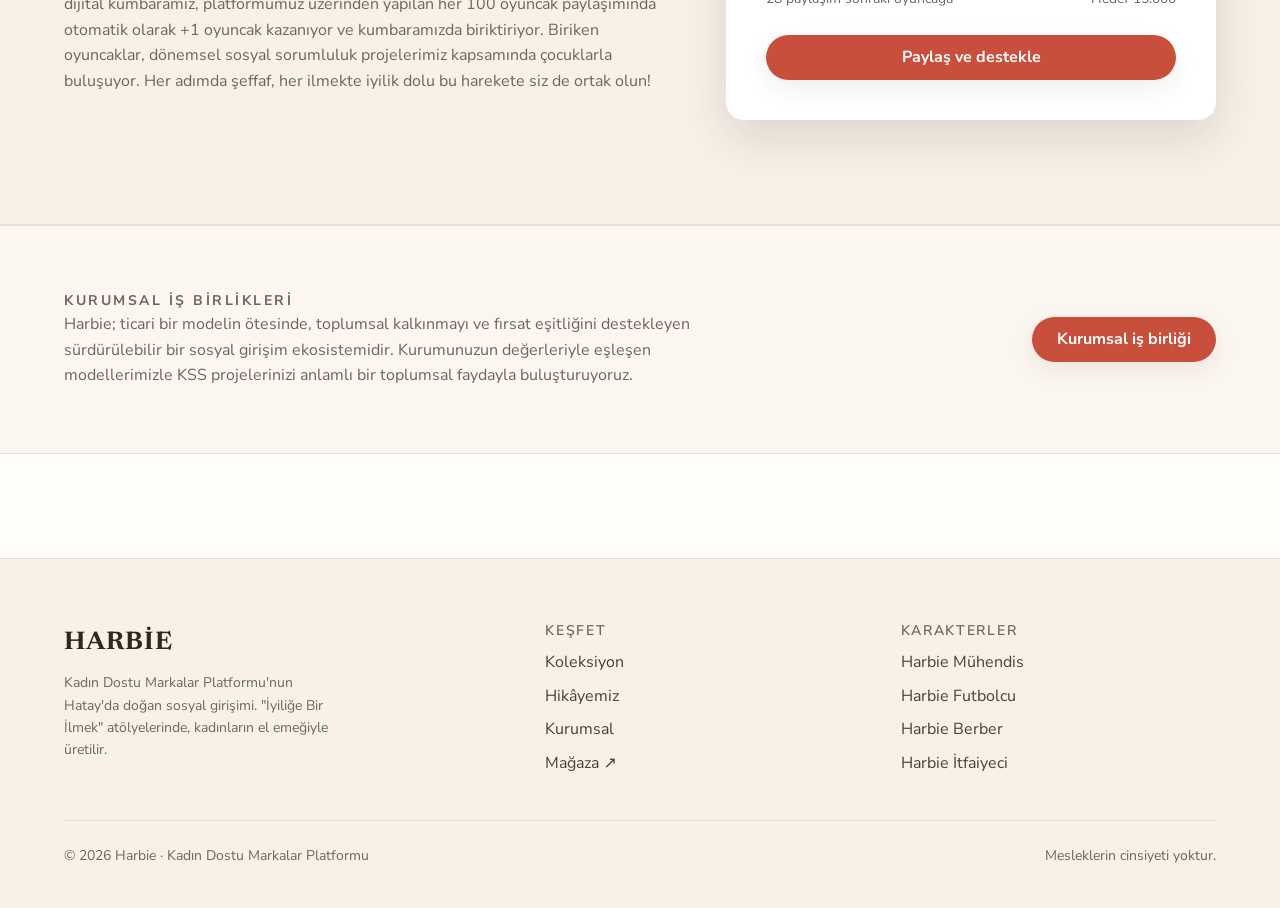
==== commit e73b268e: "fix+design: hero container hatası, tipografi ölçeği, dokunma hedefleri - HERO HATASI: .hero flex, .c" ====
--- a/index.html
+++ b/index.html
@@ -61,6 +61,13 @@
           <a class="btn btn-primary" href="#koleksiyon">Koleksiyonu keşfet</a>
           <a class="btn btn-ghost" href="hikayemiz.html">Hikâyemiz</a>
         </div>
+        <p class="hero-dots">
+          <i style="background:var(--k-muhendis)"></i>
+          <i style="background:var(--k-futbolcu)"></i>
+          <i style="background:var(--k-berber)"></i>
+          <i style="background:var(--k-itfaiyeci)"></i>
+          <span>Dört eşitlik elçisi</span>
+        </p>
       </div>
     </div>
     <div class="hero-scroll">kaydır</div>
--- a/css/tokens.css
+++ b/css/tokens.css
@@ -23,7 +23,8 @@
   /* Tipografi */
   --font-serif:"Newsreader",Georgia,"Times New Roman",serif;
   --font-sans:"Nunito Sans",-apple-system,BlinkMacSystemFont,system-ui,sans-serif;
-  --step-0:.8125rem;
+  --step--1:.8rem;
+  --step-0:.875rem;
   --step-1:1rem;
   --step-2:1.25rem;
   --step-3:1.6rem;
--- a/css/base.css
+++ b/css/base.css
@@ -30,7 +30,7 @@
 .btn{
   display:inline-flex;align-items:center;gap:.5em;
   padding:.72em 1.5em;border-radius:var(--radius-pill);
-  font-family:var(--font-sans);font-size:var(--step-1);font-weight:700;
+  font-family:var(--font-sans);font-size:var(--step-1);font-weight:700;line-height:1.25;
   cursor:pointer;border:1px solid transparent;
   transition:transform .2s var(--ease),background .2s var(--ease),box-shadow .2s var(--ease);
 }
@@ -50,13 +50,14 @@
   border-bottom:1px solid var(--line);
 }
 .site-nav .container{display:flex;align-items:center;gap:var(--space-3);width:100%}
-.nav-logo{font-family:var(--font-serif);font-size:1.35rem;font-weight:700;letter-spacing:.04em}
+.nav-logo{font-family:var(--font-serif);font-size:var(--step-2);font-weight:700;letter-spacing:.04em}
 .nav-links{display:flex;align-items:center;gap:var(--space-3);margin-left:auto}
-.nav-links a{font-size:.95rem;font-weight:600;color:var(--ink-soft);transition:color .2s}
+.nav-links a{font-size:var(--step-0);font-weight:600;color:var(--ink-soft);transition:color .2s;
+  display:inline-flex;align-items:center;min-height:44px}
 .nav-links a:hover{color:var(--ink)}
 .nav-shop{
   display:inline-flex;align-items:center;gap:.35em;
-  padding:.4em 1em;border-radius:var(--radius-pill);
+  padding:.4em 1em;border-radius:var(--radius-pill);min-height:44px;
   background:var(--ink);color:#fff !important;
 }
 .nav-shop::after{content:"↗";font-size:.85em}
@@ -92,12 +93,12 @@
   padding-block:var(--space-5) var(--space-4);
 }
 .footer-grid{display:grid;grid-template-columns:1.4fr 1fr 1fr;gap:var(--space-4)}
-.footer-brand .nav-logo{font-size:1.6rem}
-.footer-brand p{color:var(--muted);font-size:.92rem;max-width:34ch;margin-top:.6em}
-.footer-col h4{font-family:var(--font-sans);font-size:.8rem;letter-spacing:.12em;text-transform:uppercase;color:var(--muted)}
-.footer-col a{display:block;color:var(--ink-soft);font-size:.95rem;padding-block:.25em}
+.footer-brand .nav-logo{font-size:var(--step-3)}
+.footer-brand p{color:var(--muted);font-size:var(--step-0);max-width:34ch;margin-top:.6em}
+.footer-col h4{font-family:var(--font-sans);font-size:var(--step-0);letter-spacing:.12em;text-transform:uppercase;color:var(--muted)}
+.footer-col a{display:block;color:var(--ink-soft);font-size:var(--step-1);padding-block:.25em}
 .footer-col a:hover{color:var(--accent)}
-.footer-base{margin-top:var(--space-4);padding-top:var(--space-3);border-top:1px solid var(--line);color:var(--muted);font-size:.85rem;display:flex;justify-content:space-between;flex-wrap:wrap;gap:.5em}
+.footer-base{margin-top:var(--space-4);padding-top:var(--space-3);border-top:1px solid var(--line);color:var(--muted);font-size:var(--step-0);display:flex;justify-content:space-between;flex-wrap:wrap;gap:.5em}
 @media (max-width:760px){
   .footer-grid{grid-template-columns:1fr;gap:var(--space-3)}
 }
--- a/css/components.css
+++ b/css/components.css
@@ -39,7 +39,7 @@
 .scene-copy{max-width:34ch}
 .scene-kicker{font-size:var(--step-0);letter-spacing:.16em;text-transform:uppercase;font-weight:800;color:var(--k);margin:0 0 .7em}
 .scene-motto{font-family:var(--font-serif);font-size:var(--step-4);line-height:1.2;color:var(--ink);margin:0 0 .5em}
-.scene-desc{color:var(--muted);font-size:1.02rem;margin:0 0 1.4em}
+.scene-desc{color:var(--muted);font-size:var(--step-1);margin:0 0 1.4em}
 .scene-cta{background:var(--k);color:#fff}
 .scene-cta:hover{filter:brightness(1.05)}
 
@@ -63,87 +63,129 @@
 }
 
 /* ============================================================
-   KARAKTER VİTRİNİ — scroll ile tek tek değişen, sol seçicili
+   KARAKTER VİTRİNİ — tam ekran sinematik
+   Karakter sağda · metin solda · krem perde + koyu mürekkep
+   UI-UX Pro Max: Parallax Storytelling + spacious density.
    ============================================================ */
-.showcase{
-  position:relative;
-  /* Her karakter için ~1 ekran kaydırma payı */
-  height:calc(var(--count,4) * 92vh + 60vh);
-}
+.showcase{position:relative;height:calc(var(--count,4) * 100vh)}
 .showcase-pin{
-  position:sticky;top:var(--nav-h);
-  height:calc(100vh - var(--nav-h));
-  display:flex;align-items:center;
-}
-.showcase-inner{
-  width:100%;max-width:var(--maxw);margin-inline:auto;
-  padding-inline:var(--space-3);
-  display:grid;grid-template-columns:210px 1fr;gap:var(--space-5);
-  align-items:center;
-}
-
-/* ---- Sol: karakter seçici ---- */
-.showcase-rail{position:relative;display:flex;flex-direction:column;gap:.15rem;padding-left:14px}
-.rail-track{
-  position:absolute;left:0;top:0;bottom:0;width:2px;background:var(--line);border-radius:2px;
-}
+  position:sticky;top:0;height:100vh;height:100svh;
+  overflow:hidden;background:var(--bg-tint);
+}
+
+/* ---- Video: tam ekran ---- */
+.showcase-stage{position:absolute;inset:0}
+.char-panel{
+  position:absolute;inset:0;margin:0;
+  opacity:0;visibility:hidden;
+  transition:opacity .9s var(--ease),visibility .9s;
+}
+.char-panel.is-active{opacity:1;visibility:visible}
+.panel-video{
+  width:100%;height:100%;object-fit:cover;
+  transform:scale(1.03);transition:transform 1.8s var(--ease);
+}
+.char-panel.is-active .panel-video{transform:scale(1)}
+
+/* ---- Krem perde: soldan sağa yumuşak açılım ---- */
+.showcase-scrim{
+  position:absolute;inset:0;pointer-events:none;
+  background:linear-gradient(90deg,
+    rgba(255,253,250,.985) 0%,
+    rgba(255,253,250,.94)  26%,
+    rgba(255,253,250,.72)  40%,
+    rgba(255,253,250,.28)  52%,
+    rgba(255,253,250,0)    64%);
+}
+
+/* ---- Üst katman: [dar liste] [metin] ---- */
+.showcase-ui{
+  position:absolute;inset:0;
+  max-width:var(--maxw);margin-inline:auto;
+  padding:var(--nav-h) var(--space-3) var(--space-4);
+  display:grid;grid-template-columns:132px minmax(0,1fr);
+  gap:var(--space-4);align-items:center;pointer-events:none;
+}
+.showcase-ui > *{pointer-events:auto}
+
+/* ---- Sol: daraltılmış karakter seçici ---- */
+.showcase-rail{position:relative;display:flex;flex-direction:column;gap:0;padding-left:13px;align-self:center}
+.rail-track{position:absolute;left:0;top:0;bottom:0;width:1.5px;background:var(--line);border-radius:2px}
 .rail-thumb{
-  position:absolute;left:0;top:0;width:2px;height:25%;
-  background:var(--active-accent);border-radius:2px;
-  transition:transform .45s var(--ease),background .45s var(--ease);
+  position:absolute;left:0;top:0;width:1.5px;height:25%;
+  background:var(--k-active,var(--accent));border-radius:2px;
+  transition:transform .5s var(--ease),background .5s var(--ease);
 }
 .rail-item{
   appearance:none;border:0;background:none;cursor:pointer;text-align:left;
-  font-family:var(--font-sans);padding:.6rem .2rem;border-radius:var(--radius-sm);
-  display:grid;grid-template-columns:auto 1fr;column-gap:.6rem;align-items:baseline;
-  opacity:.42;transition:opacity .35s var(--ease),transform .35s var(--ease);
-}
-.rail-item:hover{opacity:.75}
+  font-family:var(--font-sans);padding:.62rem .1rem;min-height:44px;
+  display:flex;align-items:center;gap:.45rem;
+  opacity:.44;transition:opacity .3s var(--ease),transform .3s var(--ease);
+}
+.rail-item:hover{opacity:.78}
 .rail-item.is-active{opacity:1;transform:translateX(3px)}
-.rail-no{font-size:.7rem;font-weight:800;letter-spacing:.1em;color:var(--muted)}
+.rail-no{font-size:var(--step--1);font-weight:800;letter-spacing:.1em;color:var(--muted)}
 .rail-item.is-active .rail-no{color:var(--k)}
-.rail-name{font-family:var(--font-serif);font-size:1.18rem;font-weight:600;color:var(--ink);line-height:1.1}
-.rail-unvan{grid-column:2;font-size:.72rem;color:var(--muted);letter-spacing:.04em}
-
-/* ---- Sağ: paneller (üst üste, aktif görünür) ---- */
-.panel-wrap{position:relative;min-height:60vh}
-.char-panel{
-  position:absolute;inset:0;
-  display:grid;grid-template-columns:1.15fr .85fr;gap:var(--space-4);align-items:center;
-  opacity:0;visibility:hidden;transform:translateY(14px);
-  transition:opacity .5s var(--ease),transform .5s var(--ease),visibility .5s;
-}
-.char-panel.is-active{opacity:1;visibility:visible;transform:none}
-.char-panel .scene-stage{aspect-ratio:16/10}
-.panel-copy{max-width:32ch}
-.char-panel.tap-mode .scene-tap{display:flex}
+.rail-name{font-family:var(--font-sans);font-size:var(--step-0);font-weight:700;
+  letter-spacing:.01em;color:var(--ink);line-height:1.2;white-space:nowrap}
+.rail-unvan{display:none}          /* daraltıldı: unvan gizli */
+.rail-item:focus-visible{outline:2px solid var(--accent);outline-offset:3px;border-radius:5px}
+
+/* ---- Metin: solda, dikey ortalı, koyu mürekkep ---- */
+.panel-copy{
+  --k:var(--accent);
+  max-width:44ch;align-self:center;
+  transition:opacity .22s var(--ease),transform .22s var(--ease);
+}
+.panel-copy.is-out{opacity:0;transform:translateY(8px)}
+.panel-kicker{font-size:var(--step-0);letter-spacing:.18em;text-transform:uppercase;
+  font-weight:800;color:var(--k);margin:0 0 .7em}
+.panel-motto{font-family:var(--font-serif);font-size:clamp(2rem,3.6vw,3.2rem);line-height:1.1;
+  color:var(--ink);margin:0 0 .5em}
+.panel-desc{color:var(--ink-soft);font-size:var(--step-1);line-height:1.65;margin:0 0 1.6em}
+.panel-cta{background:var(--k);color:#fff;box-shadow:var(--shadow-soft)}
+.panel-cta:hover{filter:brightness(1.06)}
+
+/* ---- Dokun-oynat rozeti ---- */
+.showcase-tap{position:absolute;inset:0;display:none;align-items:center;justify-content:center;pointer-events:none}
+.showcase-tap span{width:72px;height:72px;border-radius:50%;background:rgba(255,255,255,.94);
+  display:grid;place-items:center;box-shadow:0 12px 40px rgba(60,44,28,.25)}
+.showcase-tap span::before{content:"";border-left:21px solid var(--ink);
+  border-top:12px solid transparent;border-bottom:12px solid transparent;margin-left:5px}
+.showcase-pin.tap-mode .showcase-tap{display:flex}
 
 @media (max-width:860px){
-  /* Mobil: pin yok — her karakter kendi bloğunda dikey akar */
+  /* Mobil: pin yok — chip'lerle geçilen TEK video + altında metin */
   .showcase{height:auto}
-  .showcase-pin{position:static;height:auto;display:block}
-  .showcase-inner{grid-template-columns:1fr;gap:var(--space-3);padding-inline:0}
-  .showcase-rail{
-    position:sticky;top:var(--nav-h);z-index:20;
-    flex-direction:row;gap:.4rem;overflow-x:auto;padding:.6rem var(--space-3);
-    background:rgba(255,253,250,.92);backdrop-filter:blur(10px);
-    border-bottom:1px solid var(--line);
-  }
+  .showcase-pin{position:static;height:auto;overflow:visible;background:none;
+    display:flex;flex-direction:column}
+  .showcase-ui{display:contents}            /* rail ve metin doğrudan flex çocuğu olsun */
+  .showcase-rail{order:1;position:sticky;top:var(--nav-h);z-index:20;
+    flex-direction:row;gap:.4rem;overflow-x:auto;padding:.55rem var(--space-3);
+    background:rgba(255,253,250,.94);backdrop-filter:blur(10px);
+    border-bottom:1px solid var(--line);align-self:stretch}
   .rail-track{display:none}
-  .rail-item{flex:0 0 auto;grid-template-columns:auto;row-gap:0;padding:.4rem .8rem;
-    border:1px solid var(--line);border-radius:var(--radius-pill);opacity:.6}
-  .rail-item.is-active{opacity:1;transform:none;border-color:var(--k);background:var(--k);}
+  .rail-item{flex:0 0 auto;padding:.44rem .9rem;border:1px solid var(--line);
+    border-radius:var(--radius-pill);opacity:.65;background:#fff;min-height:40px;align-items:center}
+  .rail-item.is-active{opacity:1;transform:none;border-color:var(--k);background:var(--k)}
   .rail-item.is-active .rail-name,.rail-item.is-active .rail-no{color:#fff}
-  .rail-unvan{display:none}
-  .rail-no{display:none}
-  .rail-name{font-size:.95rem}
-  .panel-wrap{min-height:0}
-  .char-panel{
-    position:static;opacity:1;visibility:visible;transform:none;
-    grid-template-columns:1fr;gap:var(--space-3);
-    padding:var(--space-4) var(--space-3);
-  }
-  .panel-copy{max-width:none}
+  .rail-name{font-size:var(--step-0)}
+
+  .showcase-stage{order:2;position:relative;inset:auto;
+    aspect-ratio:4/5;max-height:60svh;margin:var(--space-3) var(--space-3) 0;
+    border-radius:var(--radius);overflow:hidden;background:var(--bg-tint)}
+  .char-panel{position:absolute;inset:0}     /* sadece aktif görünür — masaüstüyle aynı */
+  .char-panel .panel-video{transform:none}
+  .showcase-scrim{display:none}
+
+  .panel-copy{order:3;max-width:none;padding:var(--space-3) var(--space-3) var(--space-5)}
+  .panel-motto{font-size:clamp(1.55rem,6vw,2.1rem)}
+  .panel-desc{font-size:var(--step-1)}
+}
+
+@media (prefers-reduced-motion:reduce){
+  .char-panel,.panel-video,.panel-copy{transition:none}
+  .panel-video{transform:none}
 }
 
 /* ---------- Manifesto ---------- */
@@ -170,15 +212,15 @@
 .ses-copy p{color:var(--muted)}
 .ses-card{background:var(--white);border-radius:var(--radius);box-shadow:var(--shadow-card);padding:var(--space-4);text-align:center}
 .ses-count{font-family:var(--font-serif);font-size:clamp(3rem,9vw,4.6rem);font-weight:700;color:var(--active-accent);line-height:1;display:block}
-.ses-count-label{color:var(--muted);font-size:.9rem;letter-spacing:.06em}
+.ses-count-label{color:var(--muted);font-size:var(--step-0);letter-spacing:.06em}
 .ses-bar-wrap{height:10px;border-radius:var(--radius-pill);background:var(--bg-soft);overflow:hidden;margin:var(--space-3) 0 .6em}
 .ses-bar{height:100%;width:0;background:var(--active-accent);border-radius:inherit;transition:width .6s var(--ease)}
-.ses-meta{display:flex;justify-content:space-between;font-size:.8rem;color:var(--muted)}
-.ses-share{margin-top:var(--space-3)}
+.ses-meta{display:flex;justify-content:space-between;font-size:var(--step-0);color:var(--muted)}
+.ses-share{margin-top:var(--space-3);width:100%;justify-content:center}
 .ses-toast{
   position:fixed;left:50%;bottom:26px;transform:translateX(-50%) translateY(20px);
   background:var(--ink);color:#fff;padding:.7em 1.2em;border-radius:var(--radius-pill);
-  font-size:.9rem;display:inline-flex;align-items:center;gap:.5em;
+  font-size:var(--step-0);display:inline-flex;align-items:center;gap:.5em;
   opacity:0;pointer-events:none;transition:opacity .3s,transform .3s var(--ease);z-index:200;
 }
 .ses-toast.show{opacity:1;transform:translateX(-50%) translateY(0)}
@@ -194,7 +236,7 @@
 
 /* ---------- Form (Kurumsal) ---------- */
 .form-field{margin-bottom:var(--space-3)}
-.form-field label{display:block;font-size:.85rem;font-weight:700;color:var(--ink-soft);margin-bottom:.35em}
+.form-field label{display:block;font-size:var(--step-0);font-weight:700;color:var(--ink-soft);margin-bottom:.35em}
 .form-field input,.form-field select,.form-field textarea{
   width:100%;padding:.8em 1em;border:1px solid var(--line);border-radius:var(--radius-sm);
   background:var(--white);font-family:inherit;font-size:1rem;color:var(--ink);
@@ -213,7 +255,7 @@
 .tabs-nav{display:flex;gap:.4em;border-bottom:1px solid var(--line);margin-bottom:var(--space-3);flex-wrap:wrap}
 .tab-btn{
   appearance:none;border:0;background:none;cursor:pointer;
-  font-family:var(--font-sans);font-size:.98rem;font-weight:700;color:var(--muted);
+  font-family:var(--font-sans);font-size:var(--step-1);font-weight:700;color:var(--muted);
   padding:.7em 1em;border-bottom:2px solid transparent;margin-bottom:-1px;transition:color .2s,border-color .2s;
 }
 .tab-btn[aria-selected="true"]{color:var(--ink);border-bottom-color:var(--k,var(--accent))}
--- a/css/pages.css
+++ b/css/pages.css
@@ -3,24 +3,71 @@
    ============================================================ */
 
 /* ---------- Hero (düzen B) ---------- */
-.hero{position:relative;min-height:calc(100vh - var(--nav-h));min-height:88svh;display:flex;align-items:center;overflow:hidden}
+.hero{
+  position:relative;min-height:calc(100svh - var(--nav-h));
+  display:flex;align-items:center;overflow:hidden;
+  background:var(--bg-tint);
+}
+.hero > .container{flex:1 1 auto;width:100%;position:relative;z-index:2}  /* flex item büzülmesini önle */
 .hero-media{position:absolute;inset:0;z-index:0}
 .hero-media img,.hero-media video{width:100%;height:100%;object-fit:cover}
+
+/* Perde: soldan krem açılım + alta yumuşak geçiş (bir sonraki bölüme bağlanır) */
 .hero-scrim{position:absolute;inset:0;z-index:1;
-  background:linear-gradient(90deg,var(--bg) 26%,rgba(255,253,250,.55) 46%,transparent 64%)}
-.hero-inner{position:relative;z-index:2;max-width:48%}
-.hero-title{margin:.1em 0 .2em}
-.hero-sub{font-size:var(--step-2);color:var(--ink-soft);margin-bottom:1.4em}
+  background:
+    linear-gradient(90deg,
+      rgba(255,253,250,.985) 0%,
+      rgba(255,253,250,.93)  28%,
+      rgba(255,253,250,.62)  42%,
+      rgba(255,253,250,.18)  54%,
+      rgba(255,253,250,0)    66%),
+    linear-gradient(0deg, var(--bg) 0%, rgba(255,253,250,0) 22%);
+}
+
+.hero-inner{max-width:min(52ch,50%)}
+.hero-inner .kicker{margin-bottom:1.1em}
+.hero-title{
+  font-size:clamp(2.7rem,5.6vw,4.6rem);
+  line-height:1.02;letter-spacing:-.015em;
+  margin:0 0 .34em;
+}
+.hero-sub{font-size:var(--step-2);color:var(--ink-soft);margin-bottom:1.9em;max-width:34ch}
 .hero-cta{display:flex;gap:.7em;flex-wrap:wrap}
-.hero-scroll{position:absolute;left:50%;bottom:22px;z-index:2;transform:translateX(-50%);
-  font-size:.75rem;letter-spacing:.2em;text-transform:uppercase;color:var(--muted)}
 
-@media (max-width:760px){
+/* Karakter renk ipuçları — dört elçiyi hero'da sezdirir */
+.hero-dots{display:flex;align-items:center;gap:.5em;margin-top:var(--space-4);
+  font-size:var(--step--1);letter-spacing:.14em;text-transform:uppercase;color:var(--muted)}
+.hero-dots i{width:9px;height:9px;border-radius:50%;display:inline-block}
+
+.hero-scroll{
+  position:absolute;left:50%;bottom:20px;z-index:2;transform:translateX(-50%);
+  display:flex;flex-direction:column;align-items:center;gap:.5em;
+  font-size:var(--step--1);letter-spacing:.2em;text-transform:uppercase;color:var(--muted);
+}
+.hero-scroll::after{
+  content:"";width:1px;height:34px;
+  background:linear-gradient(var(--muted),transparent);
+}
+
+@media (max-width:860px){
   .hero{min-height:auto;flex-direction:column;align-items:stretch}
-  .hero-media{position:relative;height:56vh}
-  .hero-scrim{background:linear-gradient(0deg,var(--bg) 8%,transparent 42%)}
-  .hero-inner{max-width:100%;padding-block:var(--space-4) var(--space-2)}
+  .hero-media{position:relative;height:52svh;min-height:340px}
+  .hero-scrim{background:linear-gradient(0deg,var(--bg) 10%,rgba(255,253,250,0) 46%)}
+  .hero > .container{padding-block:var(--space-4) var(--space-5)}
+  .hero-inner{max-width:100%}
+  .hero-sub{max-width:none}
   .hero-scroll{display:none}
+}
+
+
+/* ---- Hero girişi: CSS (fill-mode:both → bitiş durumu kalıcı) ---- */
+@keyframes heroRise{from{opacity:0;transform:translateY(20px)}to{opacity:1;transform:none}}
+@media (prefers-reduced-motion:no-preference){
+  .js .hero-inner .kicker{animation:heroRise .7s var(--ease) both .10s}
+  .js .hero-title      {animation:heroRise .9s var(--ease) both .18s}
+  .js .hero-sub        {animation:heroRise .8s var(--ease) both .34s}
+  .js .hero-cta        {animation:heroRise .8s var(--ease) both .46s}
+  .js .hero-dots       {animation:heroRise .8s var(--ease) both .58s}
 }
 
 /* ---------- Karakter sayfası ---------- */
@@ -33,7 +80,7 @@
 .char-thumbs img{width:74px;height:74px;object-fit:cover;border-radius:var(--radius-sm);box-shadow:var(--shadow-soft);cursor:pointer;background:var(--bg-tint)}
 .char-info h1{font-size:var(--step-5)}
 .char-spec{margin-top:var(--space-3);padding-top:var(--space-3);border-top:1px solid var(--line);
-  display:flex;flex-wrap:wrap;gap:.5em 1.2em;color:var(--muted);font-size:.9rem}
+  display:flex;flex-wrap:wrap;gap:.5em 1.2em;color:var(--muted);font-size:var(--step-0)}
 .char-spec b{color:var(--ink);font-weight:700}
 .char-buy{margin-top:var(--space-4)}
 .char-buy .btn{width:100%;justify-content:center}
@@ -48,7 +95,7 @@
 .values-grid{display:grid;grid-template-columns:repeat(2,1fr);gap:var(--space-3);margin-top:var(--space-4)}
 .value-card{background:var(--bg-tint);border:1px solid var(--line);border-radius:var(--radius);padding:var(--space-3)}
 .value-card h3{font-size:var(--step-2);margin-bottom:.3em}
-.value-card p{color:var(--muted);font-size:.95rem;margin:0}
+.value-card p{color:var(--muted);font-size:var(--step-1);margin:0}
 @media (max-width:640px){.values-grid{grid-template-columns:1fr}}
 
 /* ---------- Kurumsal ---------- */
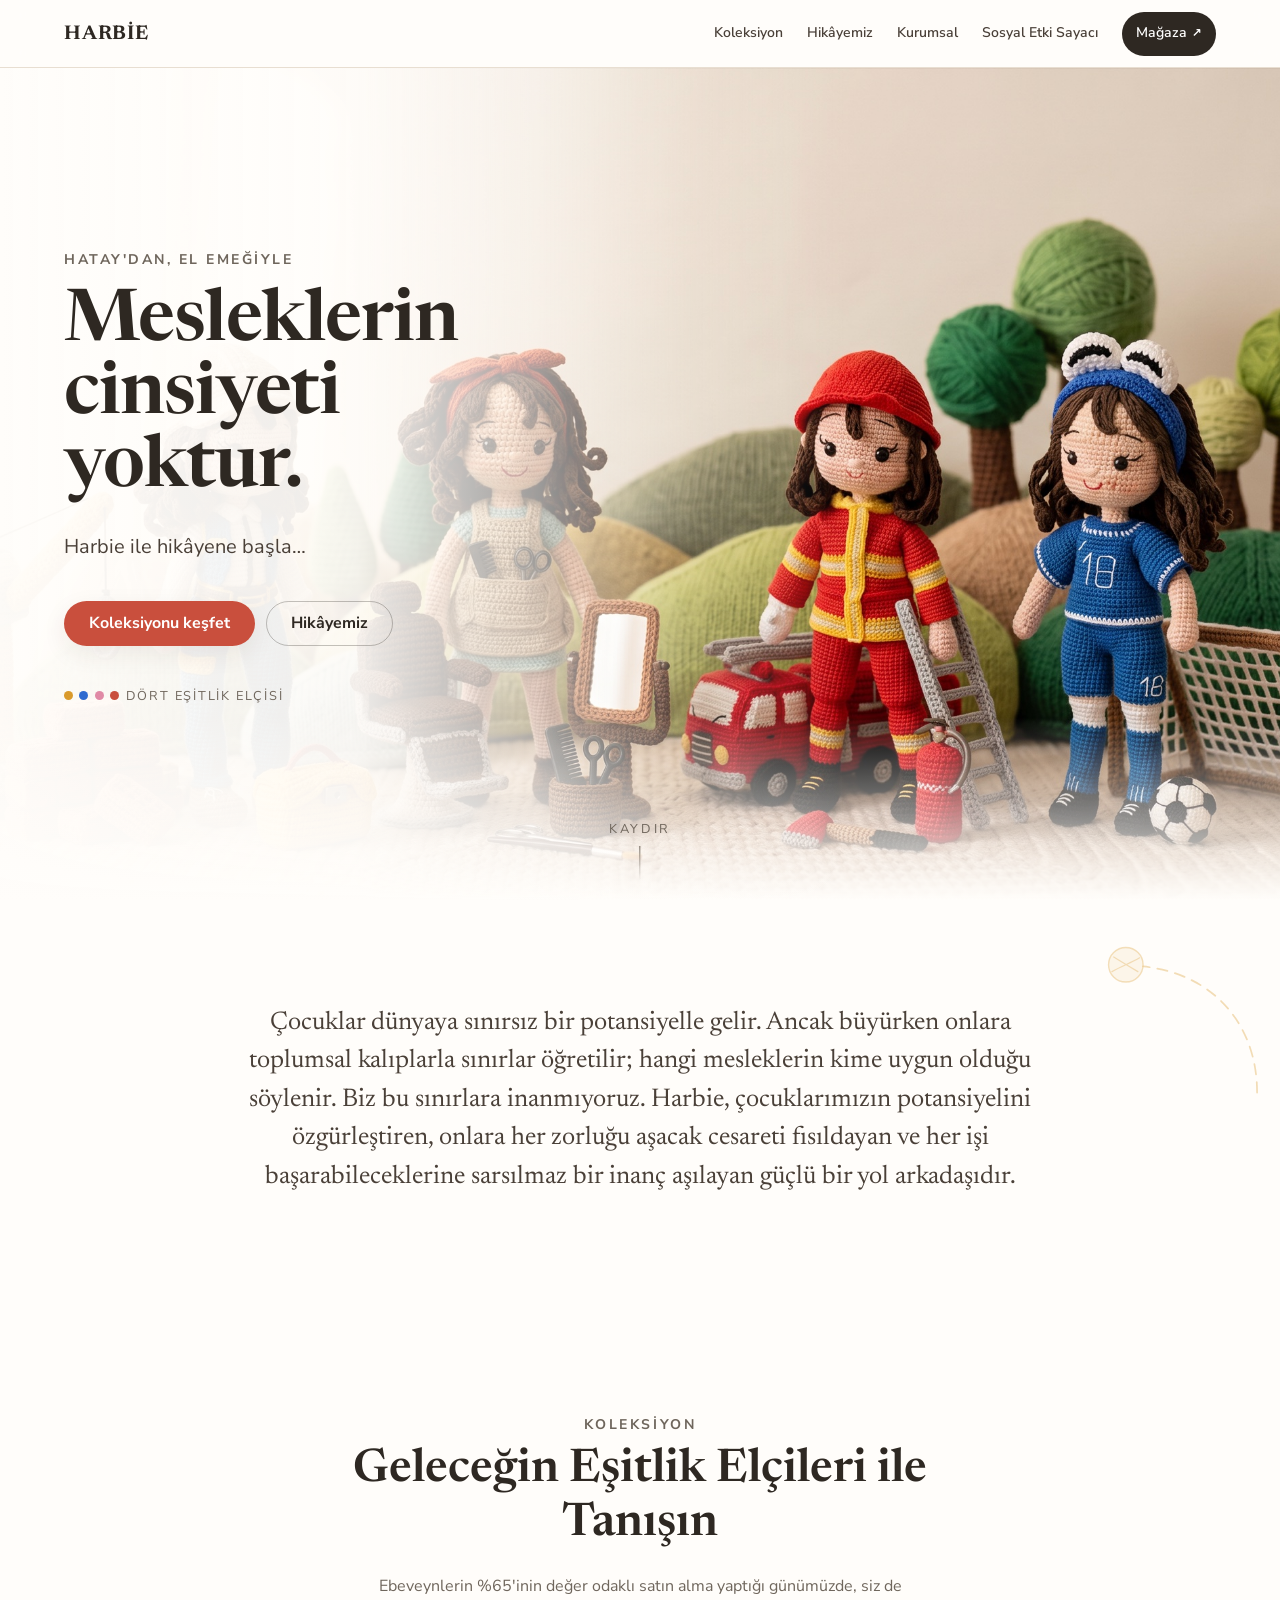
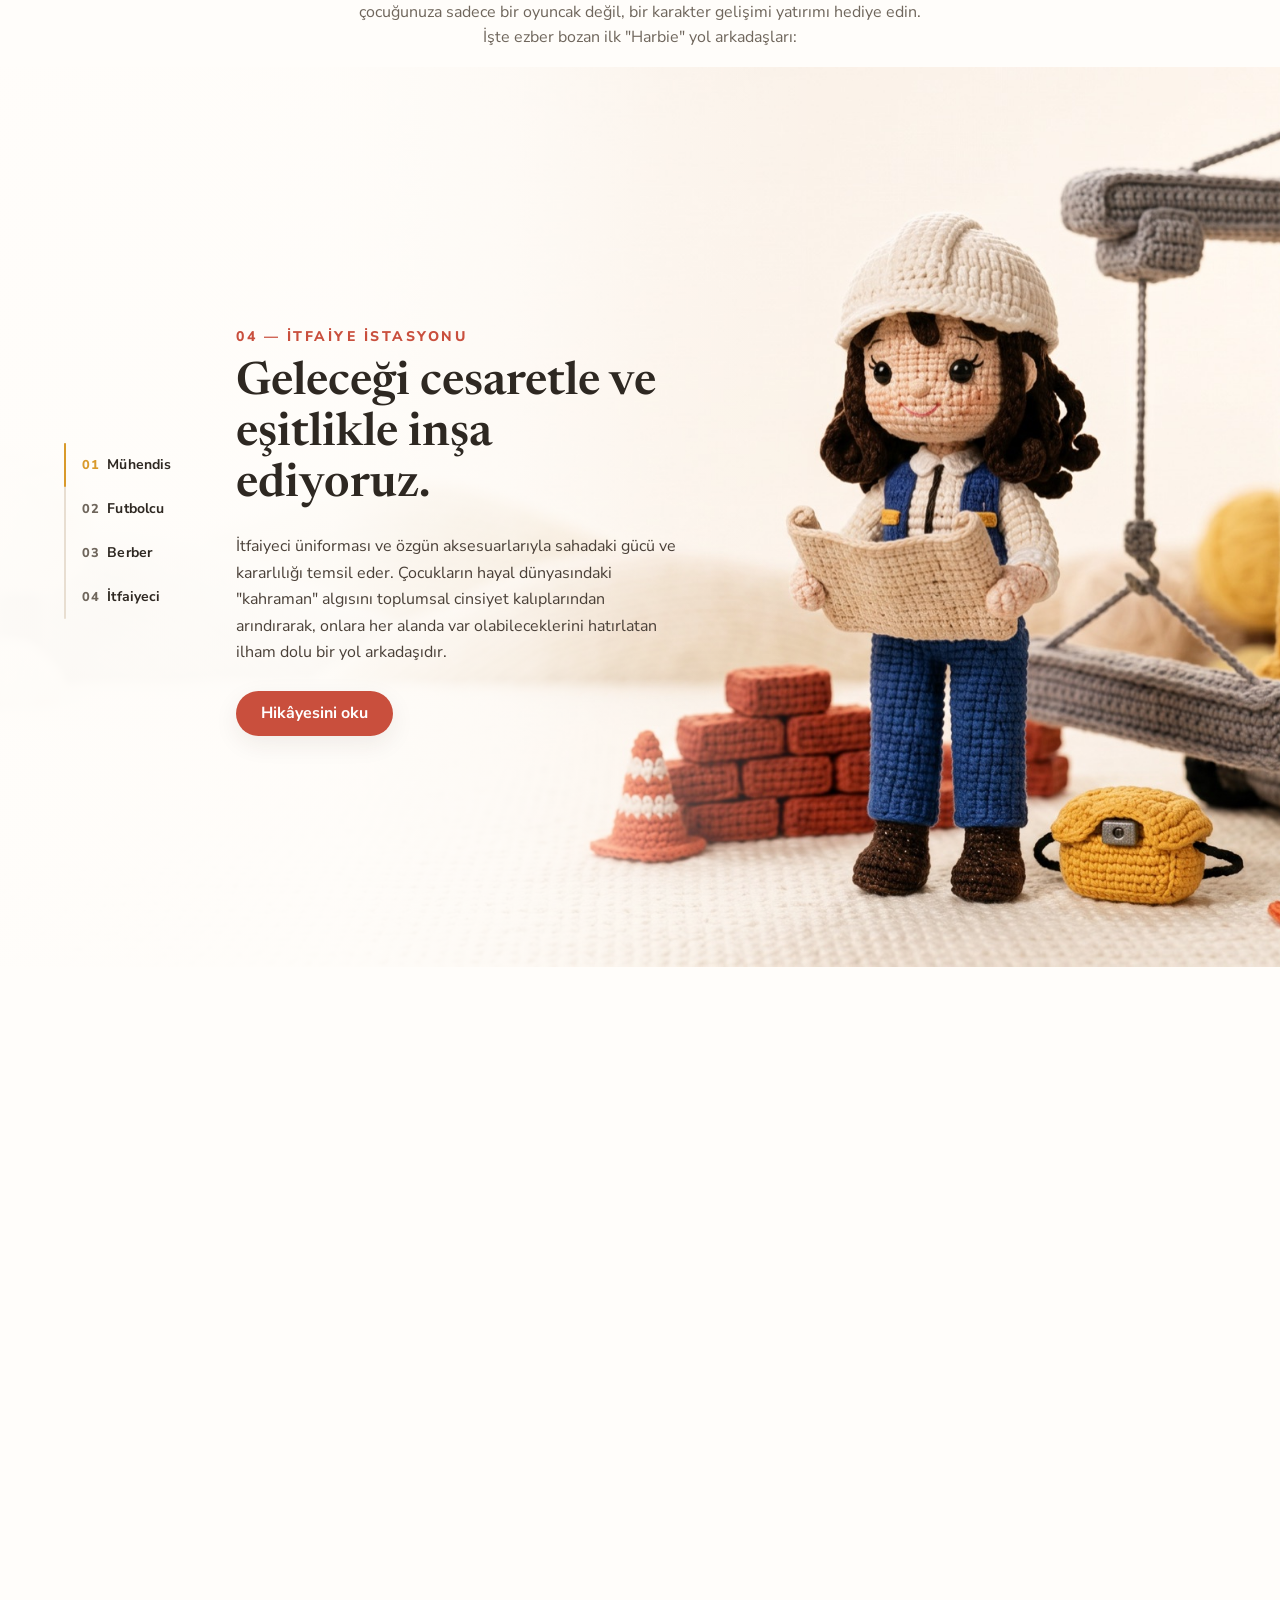
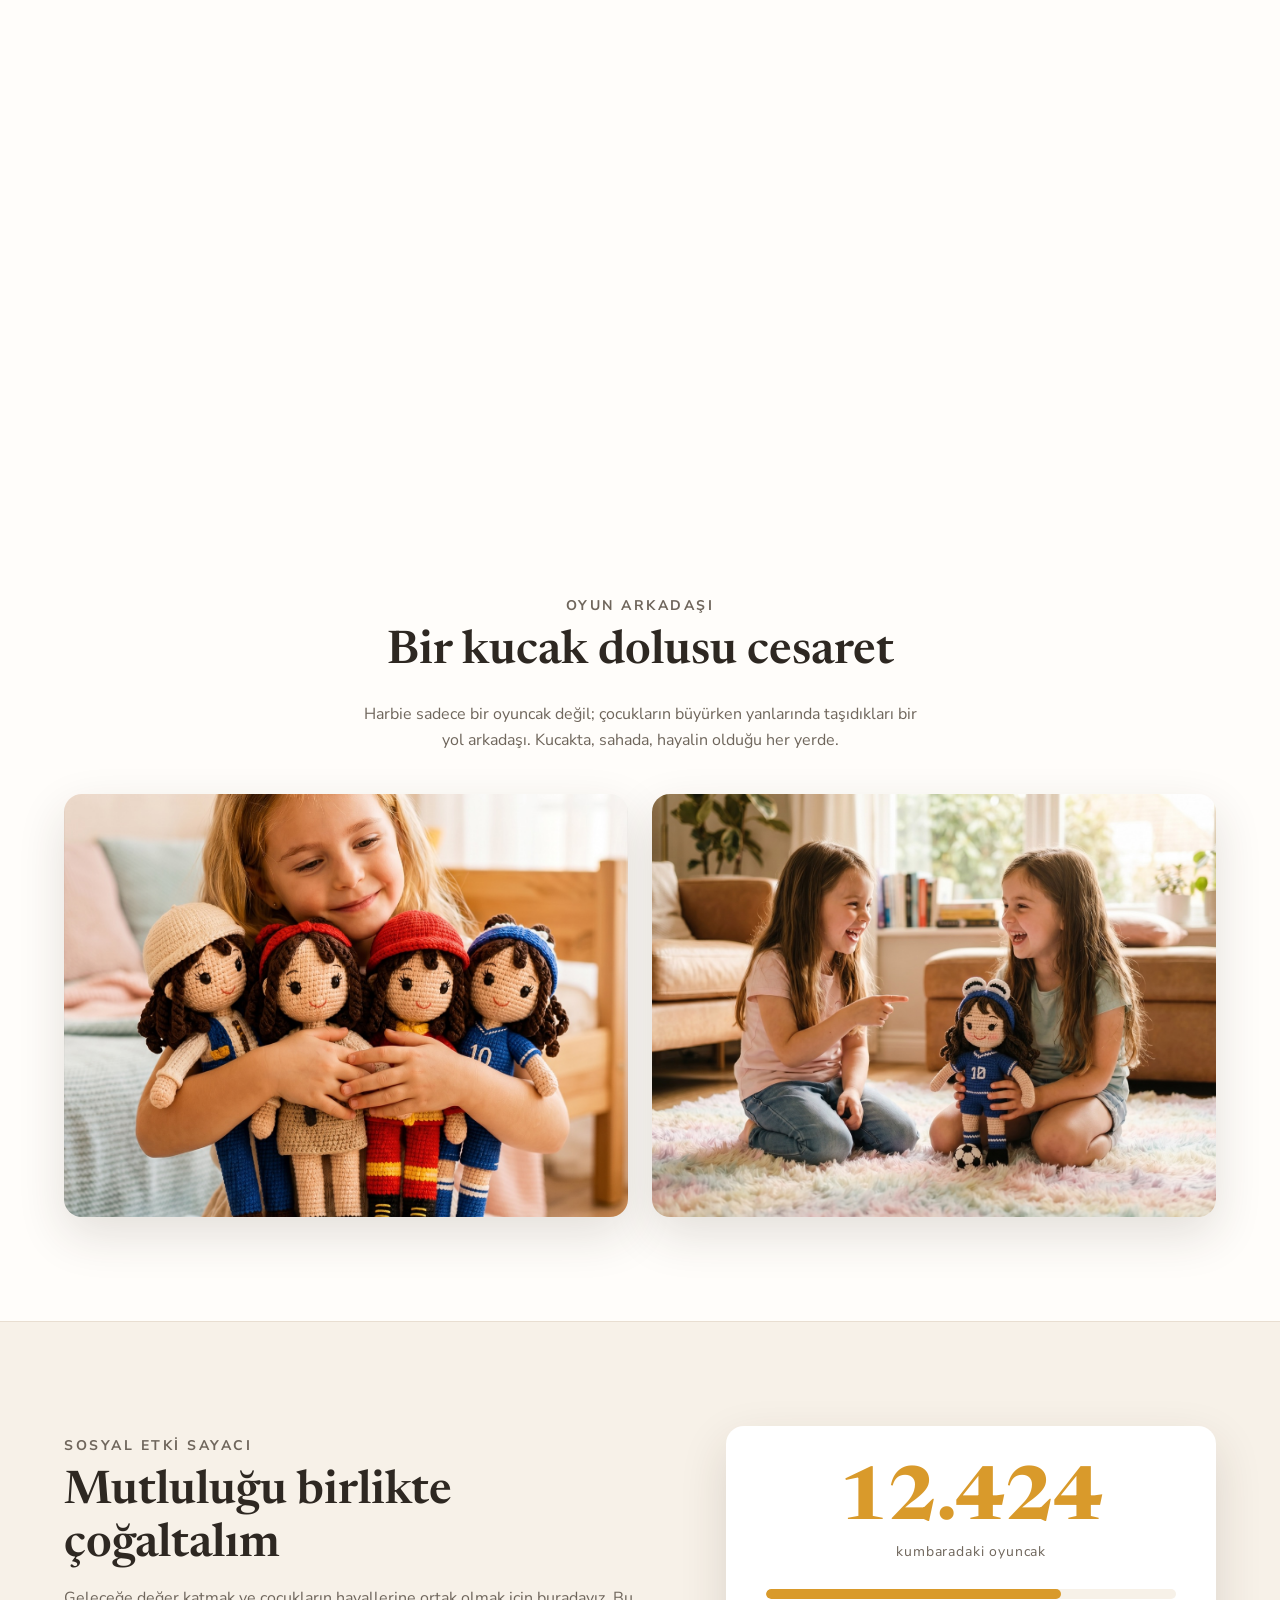
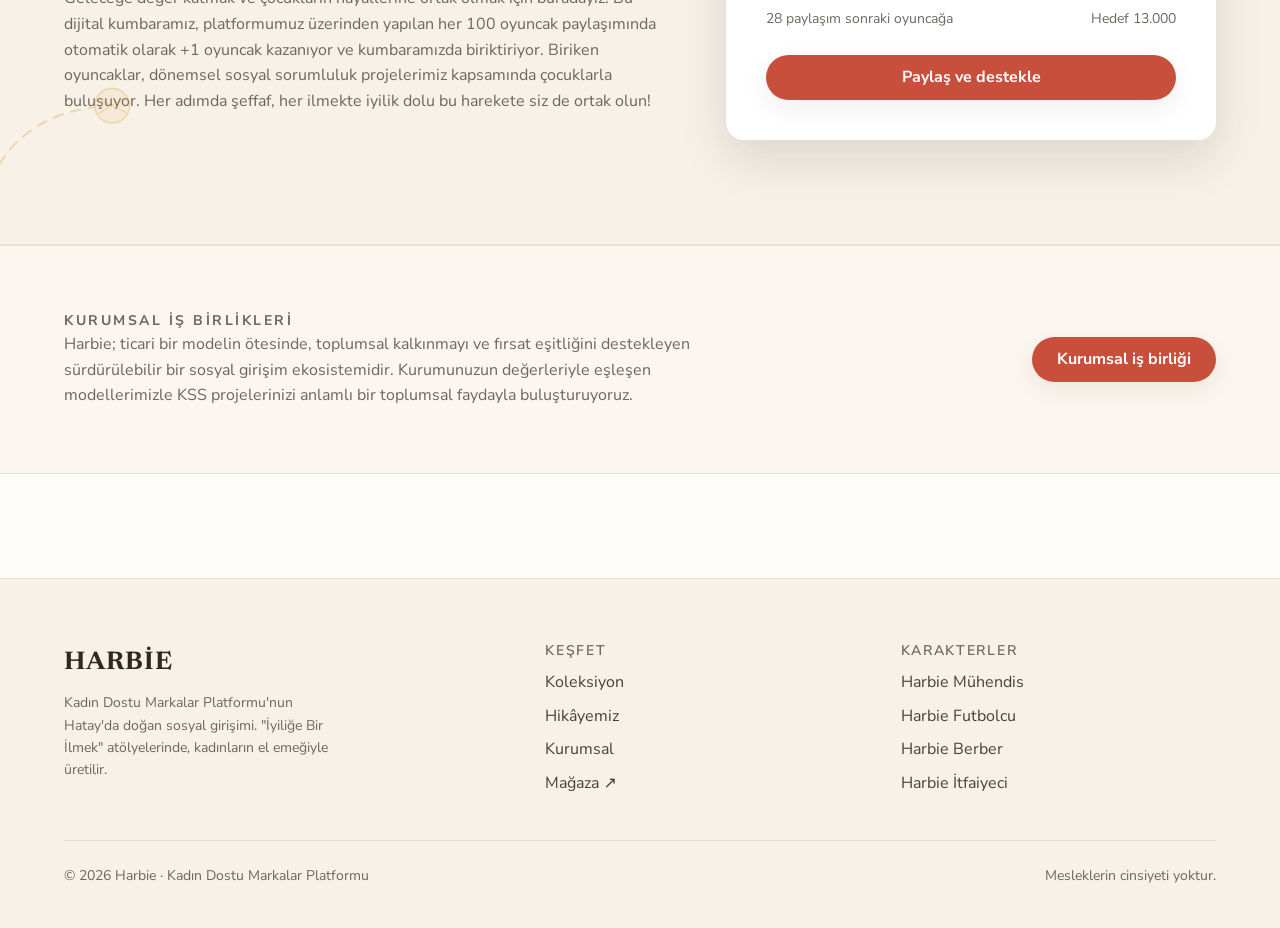
==== commit 54cbc89c: "feat: ilmek katmanı — dikiş ayırıcılar ve iplik süsleri Sayfaya amigurumi ipliği getirildi, hiç yeni" ====
--- a/index.html
+++ b/index.html
@@ -74,7 +74,7 @@
   </section>
 
   <!-- ==================== MANİFESTO ==================== -->
-  <section class="manifesto container reveal">
+  <section class="manifesto container reveal" data-yarn="sag">
     <p>Çocuklar dünyaya sınırsız bir potansiyelle gelir. Ancak büyürken onlara toplumsal kalıplarla sınırlar öğretilir; hangi mesleklerin kime uygun olduğu söylenir. Biz bu sınırlara inanmıyoruz. Harbie, çocuklarımızın potansiyelini özgürleştiren, onlara her zorluğu aşacak cesareti fısıldayan ve her işi başarabileceklerine sarsılmaz bir inanç aşılayan güçlü bir yol arkadaşıdır.</p>
   </section>
 
@@ -105,7 +105,7 @@
   </section>
 
   <!-- ==================== SES ==================== -->
-  <section id="ses" class="ses reveal" data-ses-meter>
+  <section id="ses" class="ses reveal" data-ses-meter data-yarn="sol">
     <div class="container ses-inner">
       <div class="ses-copy">
         <p class="kicker">Sosyal Etki Sayacı</p>
@@ -174,5 +174,6 @@
 <script src="js/vendor/gsap.min.js" defer></script>
 <script src="js/vendor/ScrollTrigger.min.js" defer></script>
 <script src="js/motion.js" defer></script>
+<script src="js/yarn.js" defer></script>
 </body>
 </html>
--- a/css/components.css
+++ b/css/components.css
@@ -2,9 +2,25 @@
    HARBIE v3 — Bileşenler: sahne, lifestyle, SES, kurumsal, form
    ============================================================ */
 
-/* ---------- Örgü doku ayırıcı ---------- */
-.knit-divider{height:14px;width:100%;opacity:.5;
-  background:repeating-linear-gradient(45deg,var(--line) 0 6px,transparent 6px 12px)}
+/* ---------- İlmek ayırıcı (gerçek dikiş) ---------- */
+.knit-divider{height:24px;width:100%;color:var(--line)}
+.stitch-divider svg{width:100%;height:24px;display:block}
+/* Çizim yalnızca JS + hareket izni varsa devreye girer.
+   Varsayılan: tam görünür — hiçbir koşulda gizli takılı kalmaz. */
+.stitch-draw svg{clip-path:inset(0 100% 0 0);transition:clip-path 1.4s var(--ease)}
+.stitch-draw.in svg{clip-path:inset(0 0 0 0)}
+@media (prefers-reduced-motion:reduce){
+  .stitch-draw svg{clip-path:none !important;transition:none}
+}
+
+/* ---------- Bölüm süsü: iplik yayı + yumak ---------- */
+.yarn-deco{position:absolute;width:190px;max-width:22vw;pointer-events:none;
+  color:var(--active-accent);opacity:.6;z-index:0}
+.yarn-deco svg{width:100%;height:auto;display:block}
+.yarn-deco--sol{left:-2%;bottom:4%}
+.yarn-deco--sag{right:-2%;top:6%}
+@media (max-width:860px){.yarn-deco{width:110px;opacity:.35}}
+@media (prefers-reduced-motion:reduce){.yarn-deco{transform:none !important}}
 
 /* ---------- Sahne bileşeni ---------- */
 .scene{
@@ -189,7 +205,7 @@
 }
 
 /* ---------- Manifesto ---------- */
-.manifesto{padding-block:var(--space-6);text-align:center}
+.manifesto{position:relative;padding-block:var(--space-6);text-align:center}
 .manifesto p{font-family:var(--font-serif);font-size:var(--step-3);line-height:1.5;max-width:60ch;margin-inline:auto;color:var(--ink-soft)}
 
 /* ---------- Koleksiyon başlığı ---------- */
@@ -206,7 +222,7 @@
 @media (max-width:760px){.lifestyle-grid{grid-template-columns:1fr}}
 
 /* ---------- SES — Sosyal Etki Sayacı ---------- */
-.ses{background:var(--bg-soft);border-block:1px solid var(--line);padding-block:var(--space-6)}
+.ses{position:relative;overflow:hidden;background:var(--bg-soft);border-block:1px solid var(--line);padding-block:var(--space-6)}
 .ses-inner{display:grid;grid-template-columns:1.1fr .9fr;gap:var(--space-5);align-items:center}
 .ses-copy h2{margin-bottom:.3em}
 .ses-copy p{color:var(--muted)}
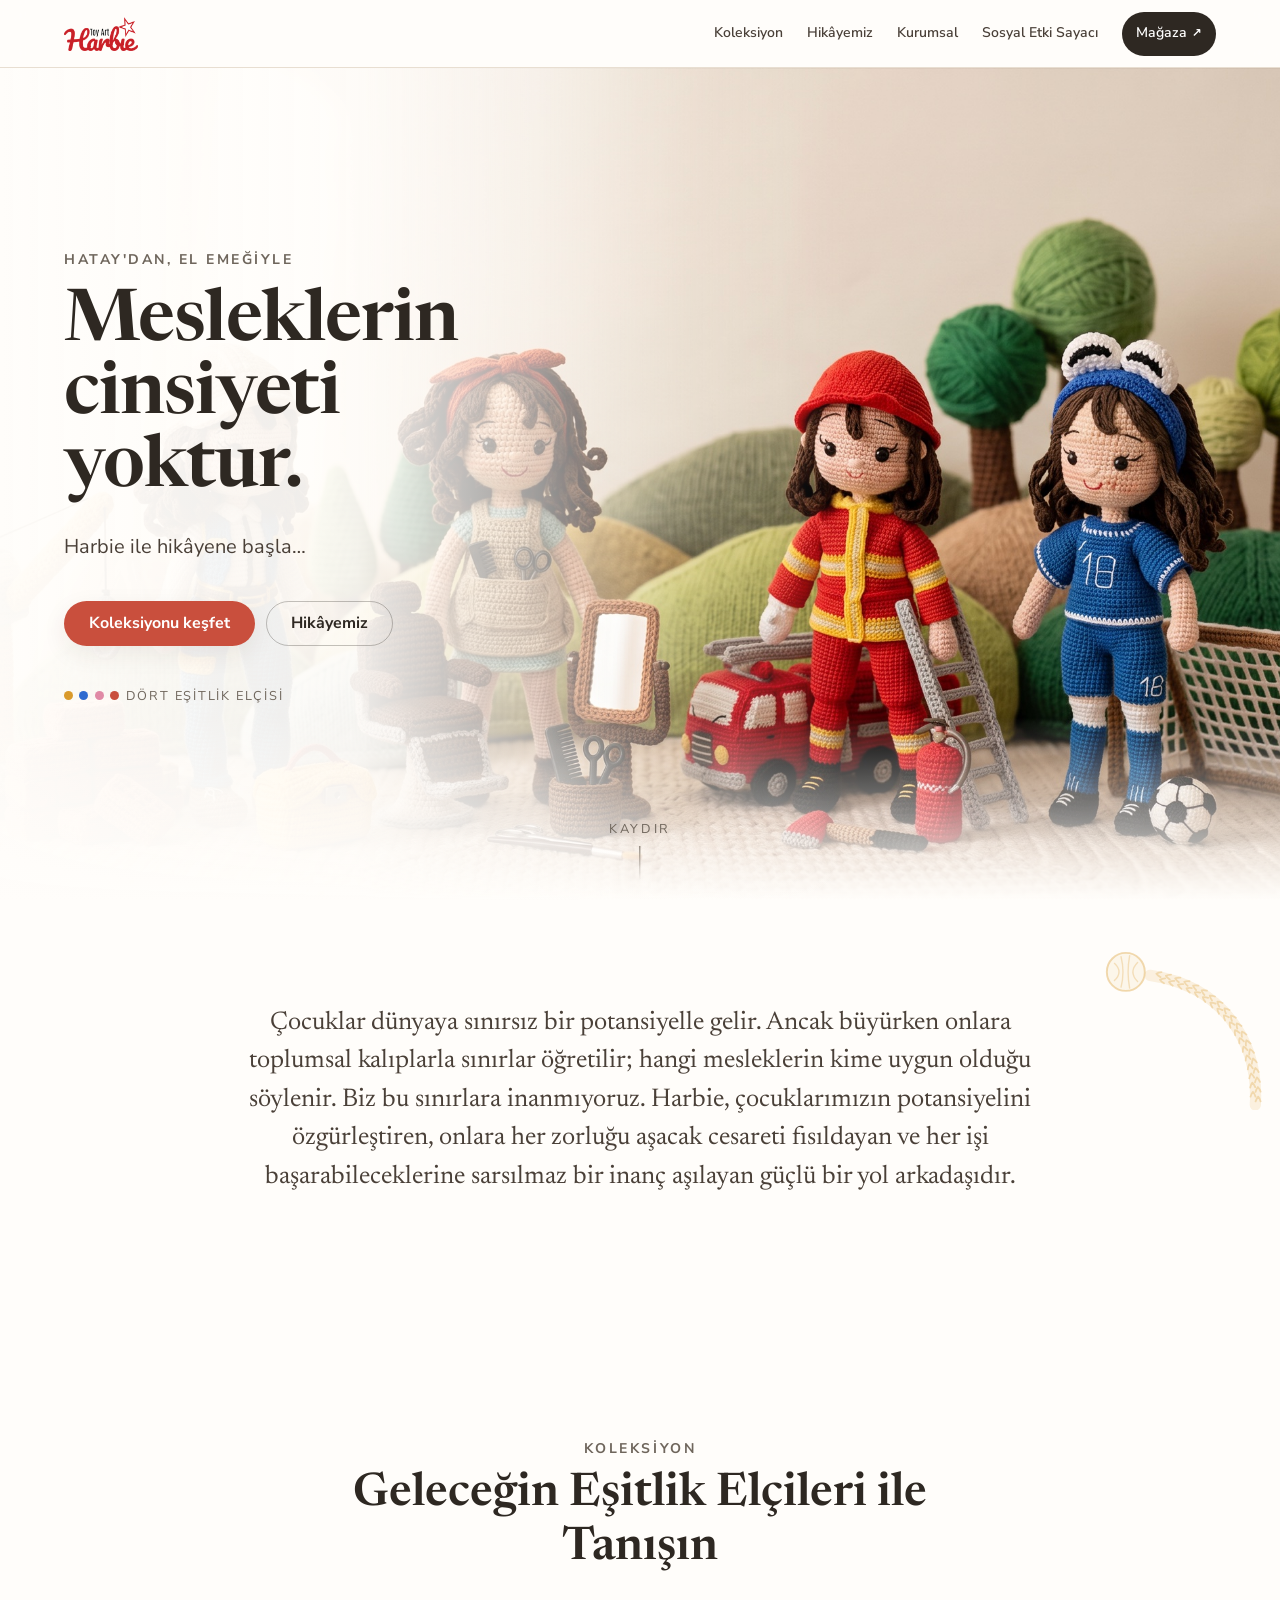
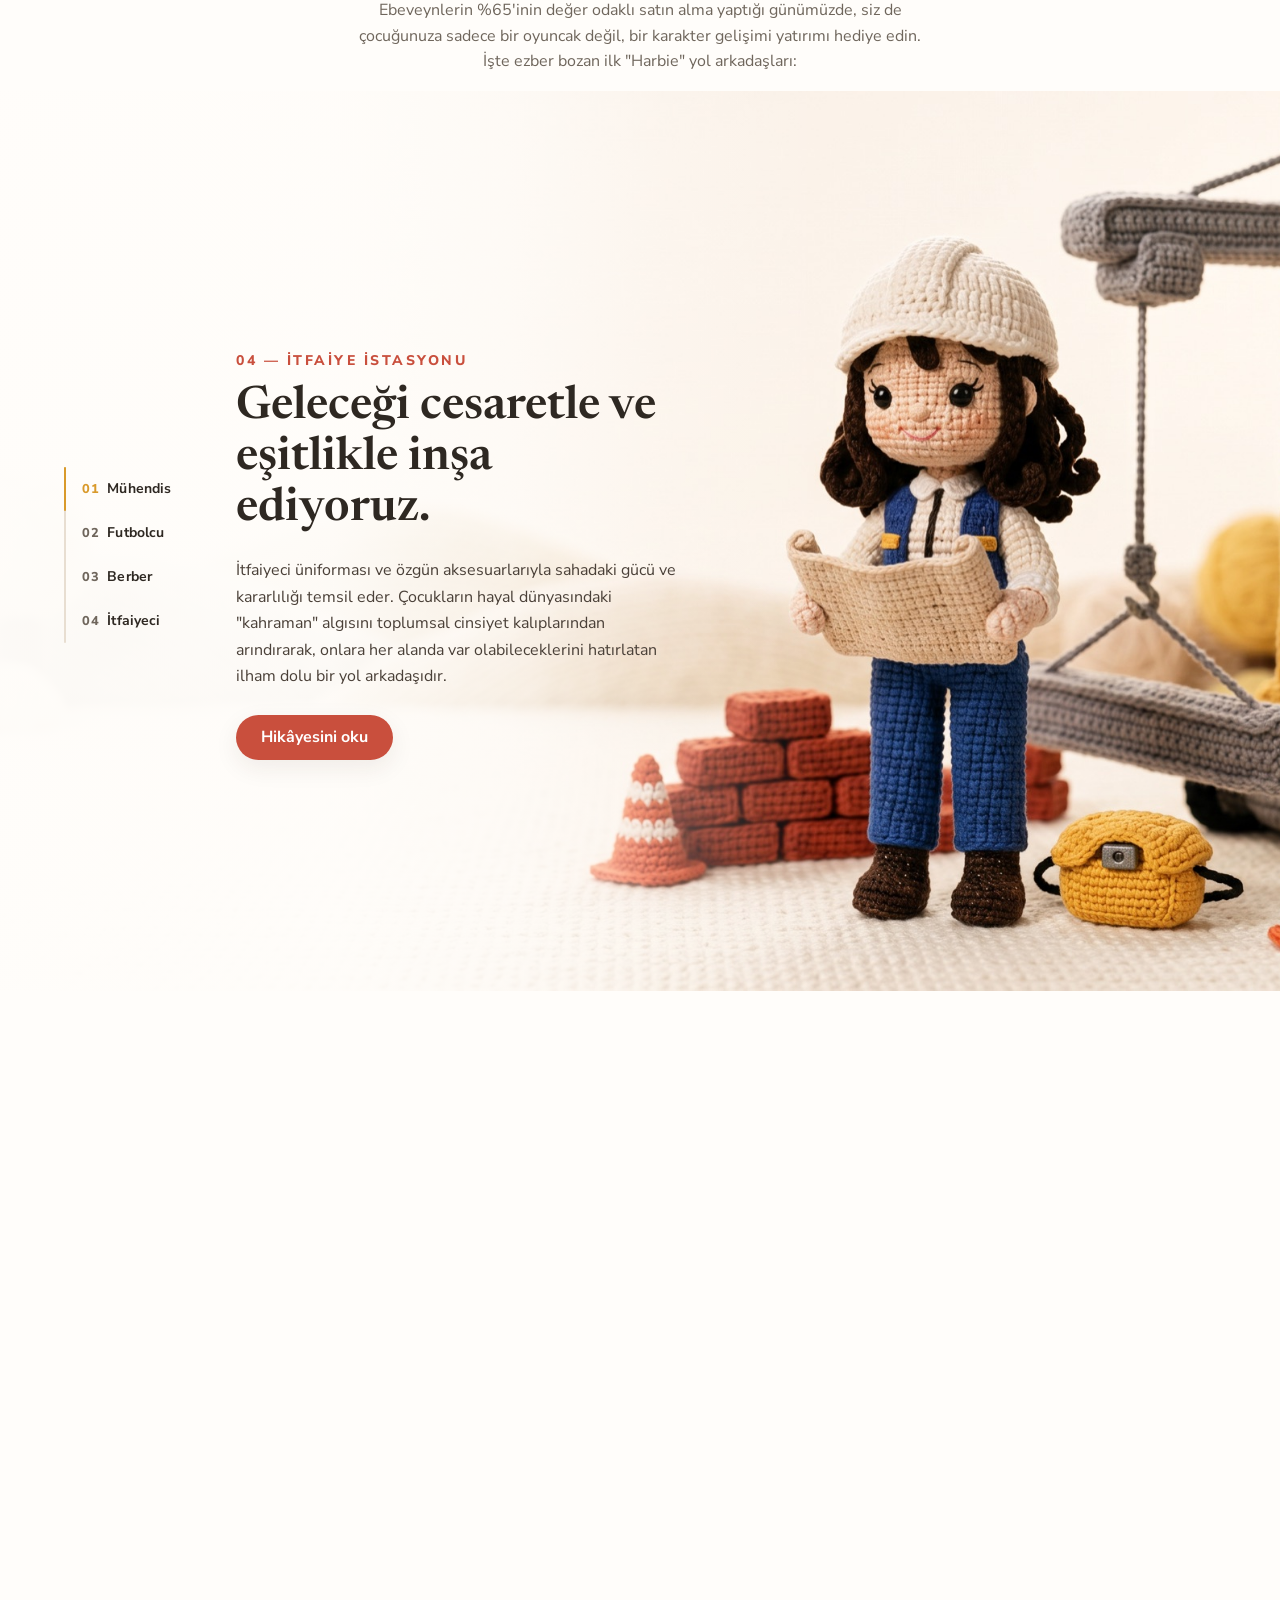
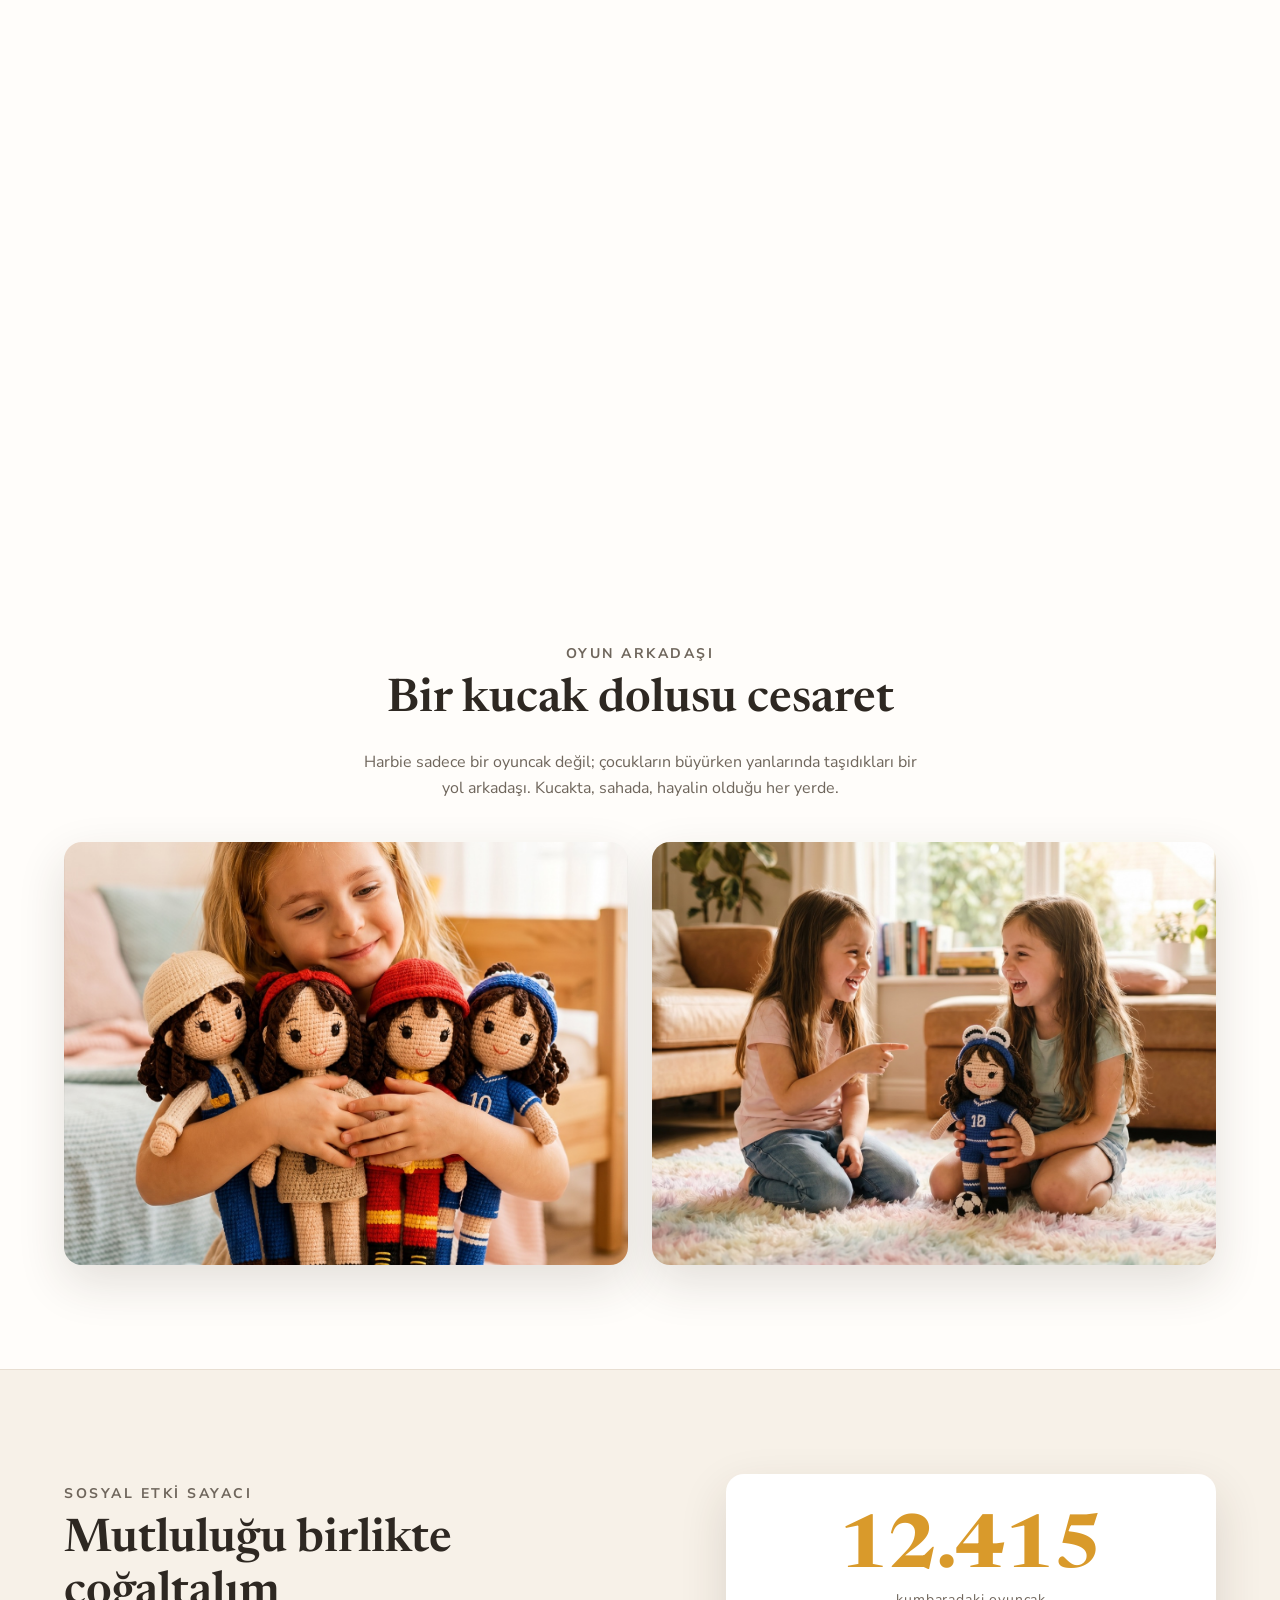
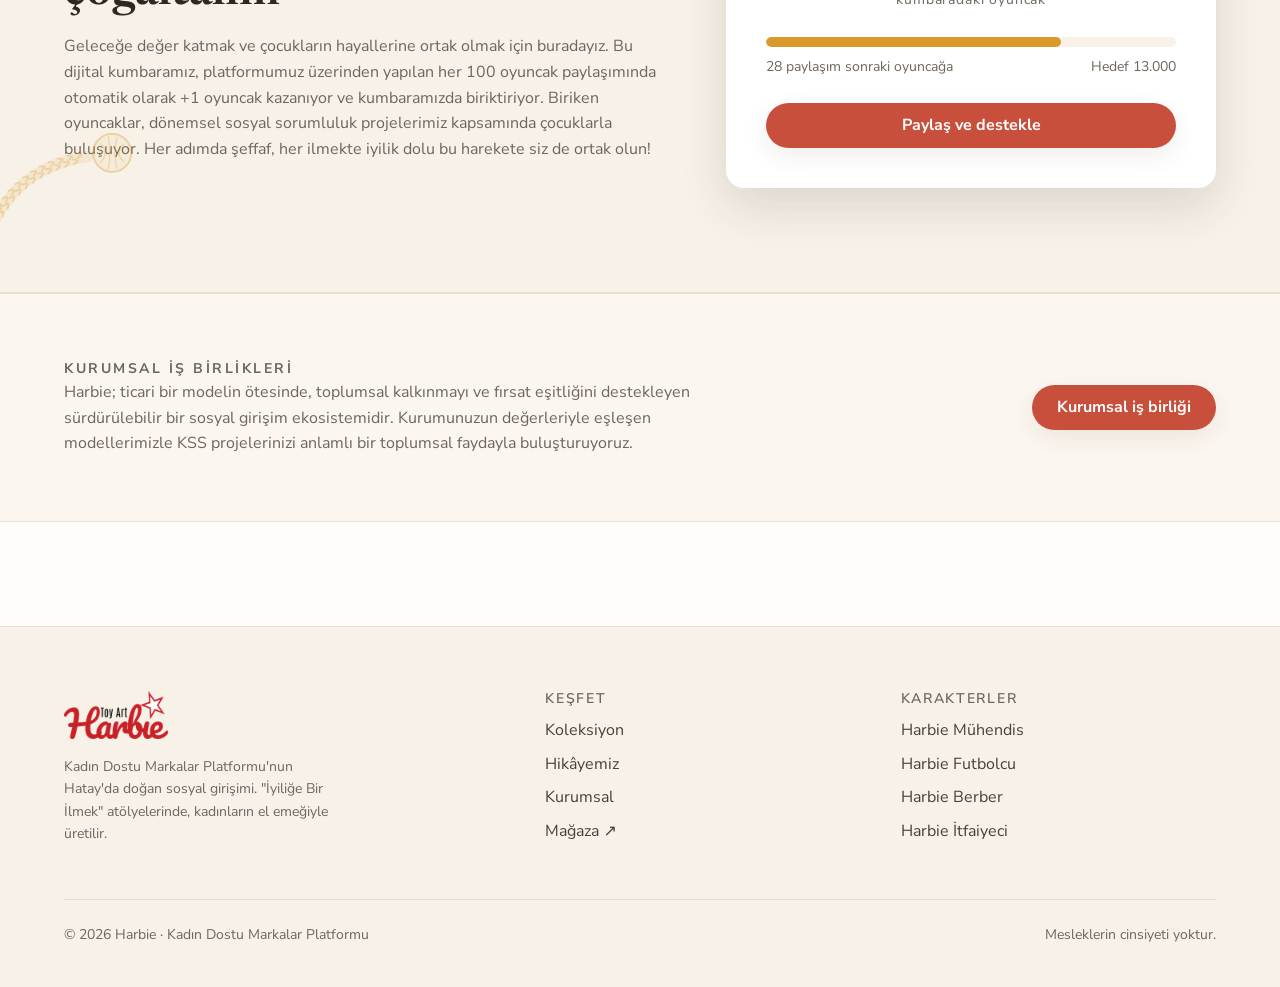
==== commit de228316: "feat: gerçek Harbie logosu (nav, footer, favicon) Kökteki 'harbie logo.png' kullanılmıyordu; nav ve " ====
--- a/index.html
+++ b/index.html
@@ -7,6 +7,8 @@
 <title>Harbie — Mesleklerin cinsiyeti yoktur</title>
 <meta name="description" content="Hatay'da kadınların el emeğiyle ürettiği, %100 pamuklu amigurumi oyuncaklar. Geleceğin eşitlik elçileriyle tanışın.">
 <meta name="robots" content="noindex">
+<link rel="icon" href="assets/brand/favicon.png" sizes="any">
+<link rel="apple-touch-icon" href="assets/brand/apple-touch-icon.png">
 <link rel="preconnect" href="https://fonts.googleapis.com">
 <link rel="preconnect" href="https://fonts.gstatic.com" crossorigin>
 <link href="https://fonts.googleapis.com/css2?family=Newsreader:ital,opsz,wght@0,6..72,400;0,6..72,600;1,6..72,400&family=Nunito+Sans:wght@400;600;700;800&display=swap" rel="stylesheet">
@@ -20,7 +22,7 @@
 <!-- ==================== NAV ==================== -->
 <header class="site-nav">
   <div class="container">
-    <a class="nav-logo" href="index.html">HARBİE</a>
+    <a class="nav-logo" href="index.html"><img src="assets/brand/harbie-logo.png" alt="Harbie Toy Art" width="990" height="457"></a>
     <nav class="nav-links">
       <a href="index.html#koleksiyon">Koleksiyon</a>
       <a href="hikayemiz.html">Hikâyemiz</a>
@@ -140,7 +142,7 @@
   <div class="container">
     <div class="footer-grid">
       <div class="footer-brand">
-        <a class="nav-logo" href="index.html">HARBİE</a>
+        <a class="nav-logo" href="index.html"><img src="assets/brand/harbie-logo.png" alt="Harbie Toy Art" width="990" height="457"></a>
         <p>Kadın Dostu Markalar Platformu'nun Hatay'da doğan sosyal girişimi. "İyiliğe Bir İlmek" atölyelerinde, kadınların el emeğiyle üretilir.</p>
       </div>
       <div class="footer-col">
--- a/css/base.css
+++ b/css/base.css
@@ -50,7 +50,8 @@
   border-bottom:1px solid var(--line);
 }
 .site-nav .container{display:flex;align-items:center;gap:var(--space-3);width:100%}
-.nav-logo{font-family:var(--font-serif);font-size:var(--step-2);font-weight:700;letter-spacing:.04em}
+.nav-logo{display:inline-flex;align-items:center;min-height:44px}
+.nav-logo img{display:block;height:34px;width:auto}
 .nav-links{display:flex;align-items:center;gap:var(--space-3);margin-left:auto}
 .nav-links a{font-size:var(--step-0);font-weight:600;color:var(--ink-soft);transition:color .2s;
   display:inline-flex;align-items:center;min-height:44px}
@@ -93,7 +94,7 @@
   padding-block:var(--space-5) var(--space-4);
 }
 .footer-grid{display:grid;grid-template-columns:1.4fr 1fr 1fr;gap:var(--space-4)}
-.footer-brand .nav-logo{font-size:var(--step-3)}
+.footer-brand .nav-logo img{height:48px}
 .footer-brand p{color:var(--muted);font-size:var(--step-0);max-width:34ch;margin-top:.6em}
 .footer-col h4{font-family:var(--font-sans);font-size:var(--step-0);letter-spacing:.12em;text-transform:uppercase;color:var(--muted)}
 .footer-col a{display:block;color:var(--ink-soft);font-size:var(--step-1);padding-block:.25em}
--- a/css/components.css
+++ b/css/components.css
@@ -2,15 +2,19 @@
    HARBIE v3 — Bileşenler: sahne, lifestyle, SES, kurumsal, form
    ============================================================ */
 
-/* ---------- İlmek ayırıcı (gerçek dikiş) ---------- */
-.knit-divider{height:24px;width:100%;color:var(--line)}
-.stitch-divider svg{width:100%;height:24px;display:block}
-/* Çizim yalnızca JS + hareket izni varsa devreye girer.
-   Varsayılan: tam görünür — hiçbir koşulda gizli takılı kalmaz. */
-.stitch-draw svg{clip-path:inset(0 100% 0 0);transition:clip-path 1.4s var(--ease)}
-.stitch-draw.in svg{clip-path:inset(0 0 0 0)}
+/* ---------- İplik ayırıcı: örgü kordon, V ilmekli (tekrarlayan desen) ---------- */
+.knit-divider{
+  height:48px;width:100%;opacity:.92;
+  background-image:url("<svg%20xmlns='http://www.w3.org/2000/svg'%20viewBox='0%200%20240%2048'><g%20fill='none'%20stroke-linecap='round'%20stroke-linejoin='round'><path%20d='M0%2024%20L6%2024.78%20L12%2025.55%20L18%2026.27%20L24%2026.94%20L30%2027.54%20L36%2028.05%20L42%2028.46%20L48%2028.76%20L54%2028.94%20L60%2029%20L66%2028.94%20L72%2028.76%20L78%2028.46%20L84%2028.05%20L90%2027.54%20L96%2026.94%20L102%2026.27%20L108%2025.55%20L114%2024.78%20L120%2024%20L126%2023.22%20L132%2022.45%20L138%2021.73%20L144%2021.06%20L150%2020.46%20L156%2019.95%20L162%2019.54%20L168%2019.24%20L174%2019.06%20L180%2019%20L186%2019.06%20L192%2019.24%20L198%2019.54%20L204%2019.95%20L210%2020.46%20L216%2021.06%20L222%2021.73%20L228%2022.45%20L234%2023.22%20L240%2024'%20stroke='%23cf6f8b'%20stroke-width='23.6'%20opacity='.45'%20transform='translate(0,1.6)'/><path%20d='M0%2024%20L6%2024.78%20L12%2025.55%20L18%2026.27%20L24%2026.94%20L30%2027.54%20L36%2028.05%20L42%2028.46%20L48%2028.76%20L54%2028.94%20L60%2029%20L66%2028.94%20L72%2028.76%20L78%2028.46%20L84%2028.05%20L90%2027.54%20L96%2026.94%20L102%2026.27%20L108%2025.55%20L114%2024.78%20L120%2024%20L126%2023.22%20L132%2022.45%20L138%2021.73%20L144%2021.06%20L150%2020.46%20L156%2019.95%20L162%2019.54%20L168%2019.24%20L174%2019.06%20L180%2019%20L186%2019.06%20L192%2019.24%20L198%2019.54%20L204%2019.95%20L210%2020.46%20L216%2021.06%20L222%2021.73%20L228%2022.45%20L234%2023.22%20L240%2024'%20stroke='%23ec93ab'%20stroke-width='22'/><g%20transform='translate(.6,1.2)'><path%20d='M-3.78%2023.61%20Q1.79%2022.62%204.93%2020.21%20Q2.52%2017.07%20-2.61%2014.68%20M9.55%2025.35%20Q15.12%2024.32%2018.24%2021.88%20Q15.8%2018.76%2010.65%2016.41%20M22.88%2026.93%20Q28.42%2025.78%2031.48%2023.27%20Q28.98%2020.21%2023.77%2017.98%20M36.2%2028.18%20Q41.7%2026.84%2044.68%2024.23%20Q42.07%2021.25%2036.79%2019.2%20M49.53%2028.94%20Q54.97%2027.36%2057.83%2024.63%20Q55.1%2021.76%2049.74%2019.94%20M62.87%2029.11%20Q68.23%2027.29%2070.97%2024.43%20Q68.1%2021.69%2062.67%2020.11%20M76.21%2028.68%20Q81.49%2026.63%2084.1%2023.65%20Q81.13%2021.04%2075.63%2019.7%20M89.56%2027.69%20Q94.77%2025.46%2097.27%2022.4%20Q94.21%2019.89%2088.66%2018.74%20M102.91%2026.27%20Q108.06%2023.93%20110.5%2020.81%20Q107.38%2018.37%20101.81%2017.34%20M116.25%2024.59%20Q121.38%2022.21%20123.79%2019.07%20Q120.65%2016.65%20115.08%2015.67%20M129.57%2022.85%20Q134.73%2020.51%20137.16%2017.39%20Q134.04%2014.95%20128.48%2013.92%20M142.9%2021.26%20Q148.1%2019.03%20150.61%2015.97%20Q147.54%2013.46%20142%2012.31%20M156.21%2020.02%20Q161.49%2017.97%20164.1%2014.99%20Q161.13%2012.38%20155.63%2011.04%20M169.54%2019.26%20Q174.9%2017.44%20177.63%2014.58%20Q174.77%2011.84%20169.33%2010.26%20M182.87%2019.09%20Q188.3%2017.51%20191.17%2014.78%20Q188.43%2011.91%20183.07%2010.09%20M196.2%2019.52%20Q201.7%2018.18%20204.68%2015.57%20Q202.07%2012.59%20196.79%2010.54%20M209.54%2020.51%20Q215.08%2019.35%20218.15%2016.85%20Q215.64%2013.78%20210.44%2011.55%20M222.88%2021.93%20Q228.45%2020.9%20231.57%2018.46%20Q229.13%2015.34%20223.98%2012.99%20M1.76%2033.21%20Q7.33%2032.21%2010.47%2029.79%20Q8.05%2026.66%202.91%2024.28%20M15.22%2034.92%20Q20.78%2033.83%2023.88%2031.37%20Q21.41%2028.27%2016.24%2025.97%20M28.8%2036.38%20Q34.32%2035.14%2037.35%2032.58%20Q34.79%2029.56%2029.56%2027.41%20M42.47%2037.42%20Q47.94%2035.96%2050.87%2033.29%20Q48.19%2030.37%2042.87%2028.43%20M56.2%2037.9%20Q61.6%2036.2%2064.4%2033.4%20Q61.6%2030.6%2056.2%2028.9%20M69.94%2037.76%20Q75.25%2035.82%2077.93%2032.9%20Q75%2030.23%2069.53%2028.77%20M83.63%2037.02%20Q88.86%2034.87%2091.42%2031.85%20Q88.4%2029.29%2082.87%2028.05%20M97.23%2035.77%20Q102.4%2033.47%20104.87%2030.38%20Q101.77%2027.91%2096.21%2026.83%20M110.7%2034.18%20Q115.84%2031.8%20118.26%2028.67%20Q115.12%2026.25%20109.55%2025.25%20M124.04%2032.44%20Q129.17%2030.07%20131.59%2026.93%20Q128.46%2024.51%20122.89%2023.52%20M137.23%2030.77%20Q142.4%2028.47%20144.87%2025.38%20Q141.77%2022.91%20136.21%2021.83%20M150.29%2029.36%20Q155.53%2027.21%20158.09%2024.19%20Q155.06%2021.63%20149.54%2020.39%20M163.27%2028.36%20Q168.59%2026.42%20171.26%2023.5%20Q168.34%2020.83%20162.87%2019.37%20M176.2%2027.9%20Q181.6%2026.2%20184.4%2023.4%20Q181.6%2020.6%20176.2%2018.9%20M189.14%2028.02%20Q194.61%2026.57%20197.53%2023.89%20Q194.86%2020.97%20189.54%2019.03%20M202.13%2028.72%20Q207.66%2027.48%20210.68%2024.92%20Q208.13%2021.9%20202.89%2019.75%20M215.22%2029.92%20Q220.78%2028.83%20223.88%2026.37%20Q221.41%2023.27%20216.24%2020.97%20M228.43%2031.47%20Q234%2030.48%20237.13%2028.06%20Q234.72%2024.92%20229.58%2022.55'%20stroke='%23c4637f'%20stroke-width='3.4'%20opacity='.38'/></g><path%20d='M-3.78%2023.61%20Q1.79%2022.62%204.93%2020.21%20Q2.52%2017.07%20-2.61%2014.68%20M9.55%2025.35%20Q15.12%2024.32%2018.24%2021.88%20Q15.8%2018.76%2010.65%2016.41%20M22.88%2026.93%20Q28.42%2025.78%2031.48%2023.27%20Q28.98%2020.21%2023.77%2017.98%20M36.2%2028.18%20Q41.7%2026.84%2044.68%2024.23%20Q42.07%2021.25%2036.79%2019.2%20M49.53%2028.94%20Q54.97%2027.36%2057.83%2024.63%20Q55.1%2021.76%2049.74%2019.94%20M62.87%2029.11%20Q68.23%2027.29%2070.97%2024.43%20Q68.1%2021.69%2062.67%2020.11%20M76.21%2028.68%20Q81.49%2026.63%2084.1%2023.65%20Q81.13%2021.04%2075.63%2019.7%20M89.56%2027.69%20Q94.77%2025.46%2097.27%2022.4%20Q94.21%2019.89%2088.66%2018.74%20M102.91%2026.27%20Q108.06%2023.93%20110.5%2020.81%20Q107.38%2018.37%20101.81%2017.34%20M116.25%2024.59%20Q121.38%2022.21%20123.79%2019.07%20Q120.65%2016.65%20115.08%2015.67%20M129.57%2022.85%20Q134.73%2020.51%20137.16%2017.39%20Q134.04%2014.95%20128.48%2013.92%20M142.9%2021.26%20Q148.1%2019.03%20150.61%2015.97%20Q147.54%2013.46%20142%2012.31%20M156.21%2020.02%20Q161.49%2017.97%20164.1%2014.99%20Q161.13%2012.38%20155.63%2011.04%20M169.54%2019.26%20Q174.9%2017.44%20177.63%2014.58%20Q174.77%2011.84%20169.33%2010.26%20M182.87%2019.09%20Q188.3%2017.51%20191.17%2014.78%20Q188.43%2011.91%20183.07%2010.09%20M196.2%2019.52%20Q201.7%2018.18%20204.68%2015.57%20Q202.07%2012.59%20196.79%2010.54%20M209.54%2020.51%20Q215.08%2019.35%20218.15%2016.85%20Q215.64%2013.78%20210.44%2011.55%20M222.88%2021.93%20Q228.45%2020.9%20231.57%2018.46%20Q229.13%2015.34%20223.98%2012.99%20M1.76%2033.21%20Q7.33%2032.21%2010.47%2029.79%20Q8.05%2026.66%202.91%2024.28%20M15.22%2034.92%20Q20.78%2033.83%2023.88%2031.37%20Q21.41%2028.27%2016.24%2025.97%20M28.8%2036.38%20Q34.32%2035.14%2037.35%2032.58%20Q34.79%2029.56%2029.56%2027.41%20M42.47%2037.42%20Q47.94%2035.96%2050.87%2033.29%20Q48.19%2030.37%2042.87%2028.43%20M56.2%2037.9%20Q61.6%2036.2%2064.4%2033.4%20Q61.6%2030.6%2056.2%2028.9%20M69.94%2037.76%20Q75.25%2035.82%2077.93%2032.9%20Q75%2030.23%2069.53%2028.77%20M83.63%2037.02%20Q88.86%2034.87%2091.42%2031.85%20Q88.4%2029.29%2082.87%2028.05%20M97.23%2035.77%20Q102.4%2033.47%20104.87%2030.38%20Q101.77%2027.91%2096.21%2026.83%20M110.7%2034.18%20Q115.84%2031.8%20118.26%2028.67%20Q115.12%2026.25%20109.55%2025.25%20M124.04%2032.44%20Q129.17%2030.07%20131.59%2026.93%20Q128.46%2024.51%20122.89%2023.52%20M137.23%2030.77%20Q142.4%2028.47%20144.87%2025.38%20Q141.77%2022.91%20136.21%2021.83%20M150.29%2029.36%20Q155.53%2027.21%20158.09%2024.19%20Q155.06%2021.63%20149.54%2020.39%20M163.27%2028.36%20Q168.59%2026.42%20171.26%2023.5%20Q168.34%2020.83%20162.87%2019.37%20M176.2%2027.9%20Q181.6%2026.2%20184.4%2023.4%20Q181.6%2020.6%20176.2%2018.9%20M189.14%2028.02%20Q194.61%2026.57%20197.53%2023.89%20Q194.86%2020.97%20189.54%2019.03%20M202.13%2028.72%20Q207.66%2027.48%20210.68%2024.92%20Q208.13%2021.9%20202.89%2019.75%20M215.22%2029.92%20Q220.78%2028.83%20223.88%2026.37%20Q221.41%2023.27%20216.24%2020.97%20M228.43%2031.47%20Q234%2030.48%20237.13%2028.06%20Q234.72%2024.92%20229.58%2022.55'%20stroke='%23f7c2d1'%20stroke-width='3.1'%20opacity='.9'/><path%20d='M0%2024%20L6%2024.78%20L12%2025.55%20L18%2026.27%20L24%2026.94%20L30%2027.54%20L36%2028.05%20L42%2028.46%20L48%2028.76%20L54%2028.94%20L60%2029%20L66%2028.94%20L72%2028.76%20L78%2028.46%20L84%2028.05%20L90%2027.54%20L96%2026.94%20L102%2026.27%20L108%2025.55%20L114%2024.78%20L120%2024%20L126%2023.22%20L132%2022.45%20L138%2021.73%20L144%2021.06%20L150%2020.46%20L156%2019.95%20L162%2019.54%20L168%2019.24%20L174%2019.06%20L180%2019%20L186%2019.06%20L192%2019.24%20L198%2019.54%20L204%2019.95%20L210%2020.46%20L216%2021.06%20L222%2021.73%20L228%2022.45%20L234%2023.22%20L240%2024'%20stroke='%23fde3ea'%20stroke-width='2'%20opacity='.28'%20transform='translate(0,-6.4)'/></g></svg>");
+  background-repeat:repeat-x;
+  background-size:240px 48px;     /* kordon kalınlığı her genişlikte sabit */
+  background-position:center;
+}
+/* Çizim yalnızca JS + hareket izni varsa; varsayılan tam görünür */
+.stitch-draw{clip-path:inset(0 100% 0 0);transition:clip-path 1.6s var(--ease)}
+.stitch-draw.in{clip-path:inset(0 0 0 0)}
 @media (prefers-reduced-motion:reduce){
-  .stitch-draw svg{clip-path:none !important;transition:none}
+  .stitch-draw{clip-path:none !important;transition:none}
 }
 
 /* ---------- Bölüm süsü: iplik yayı + yumak ---------- */
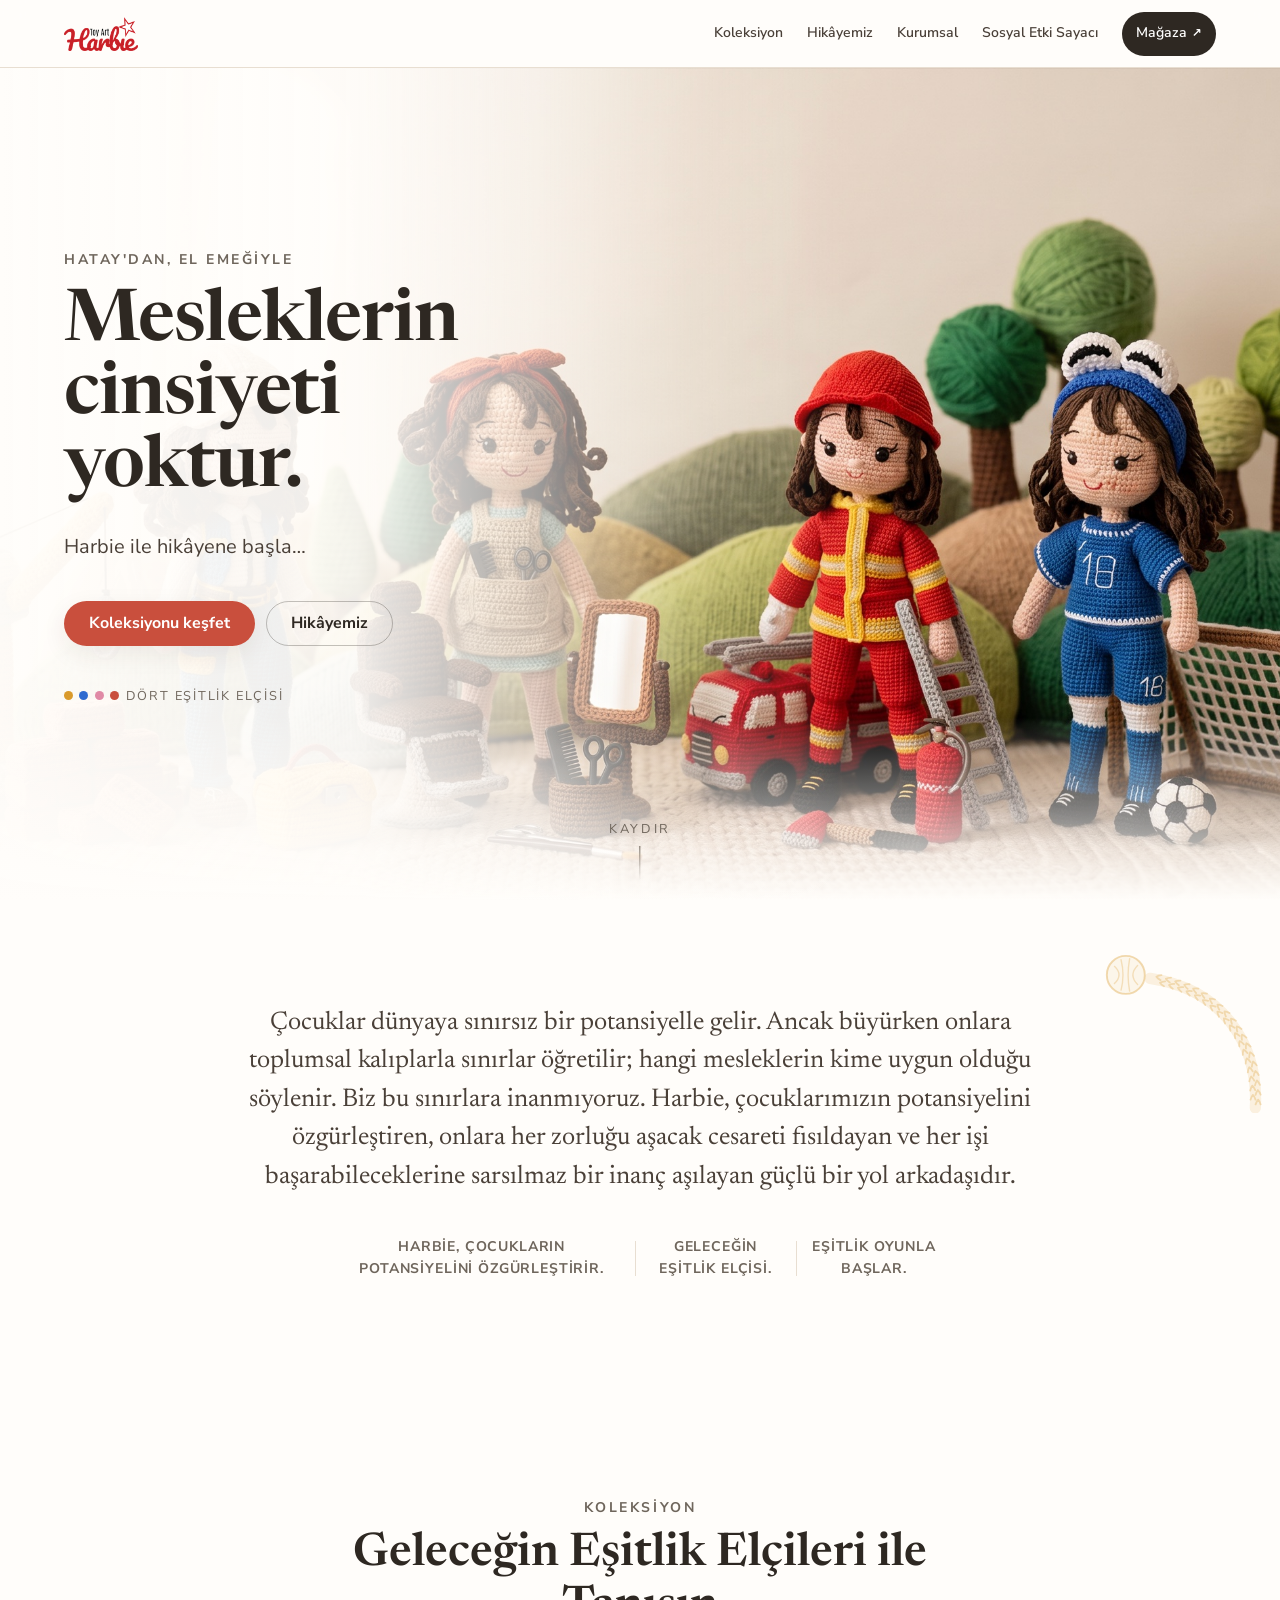
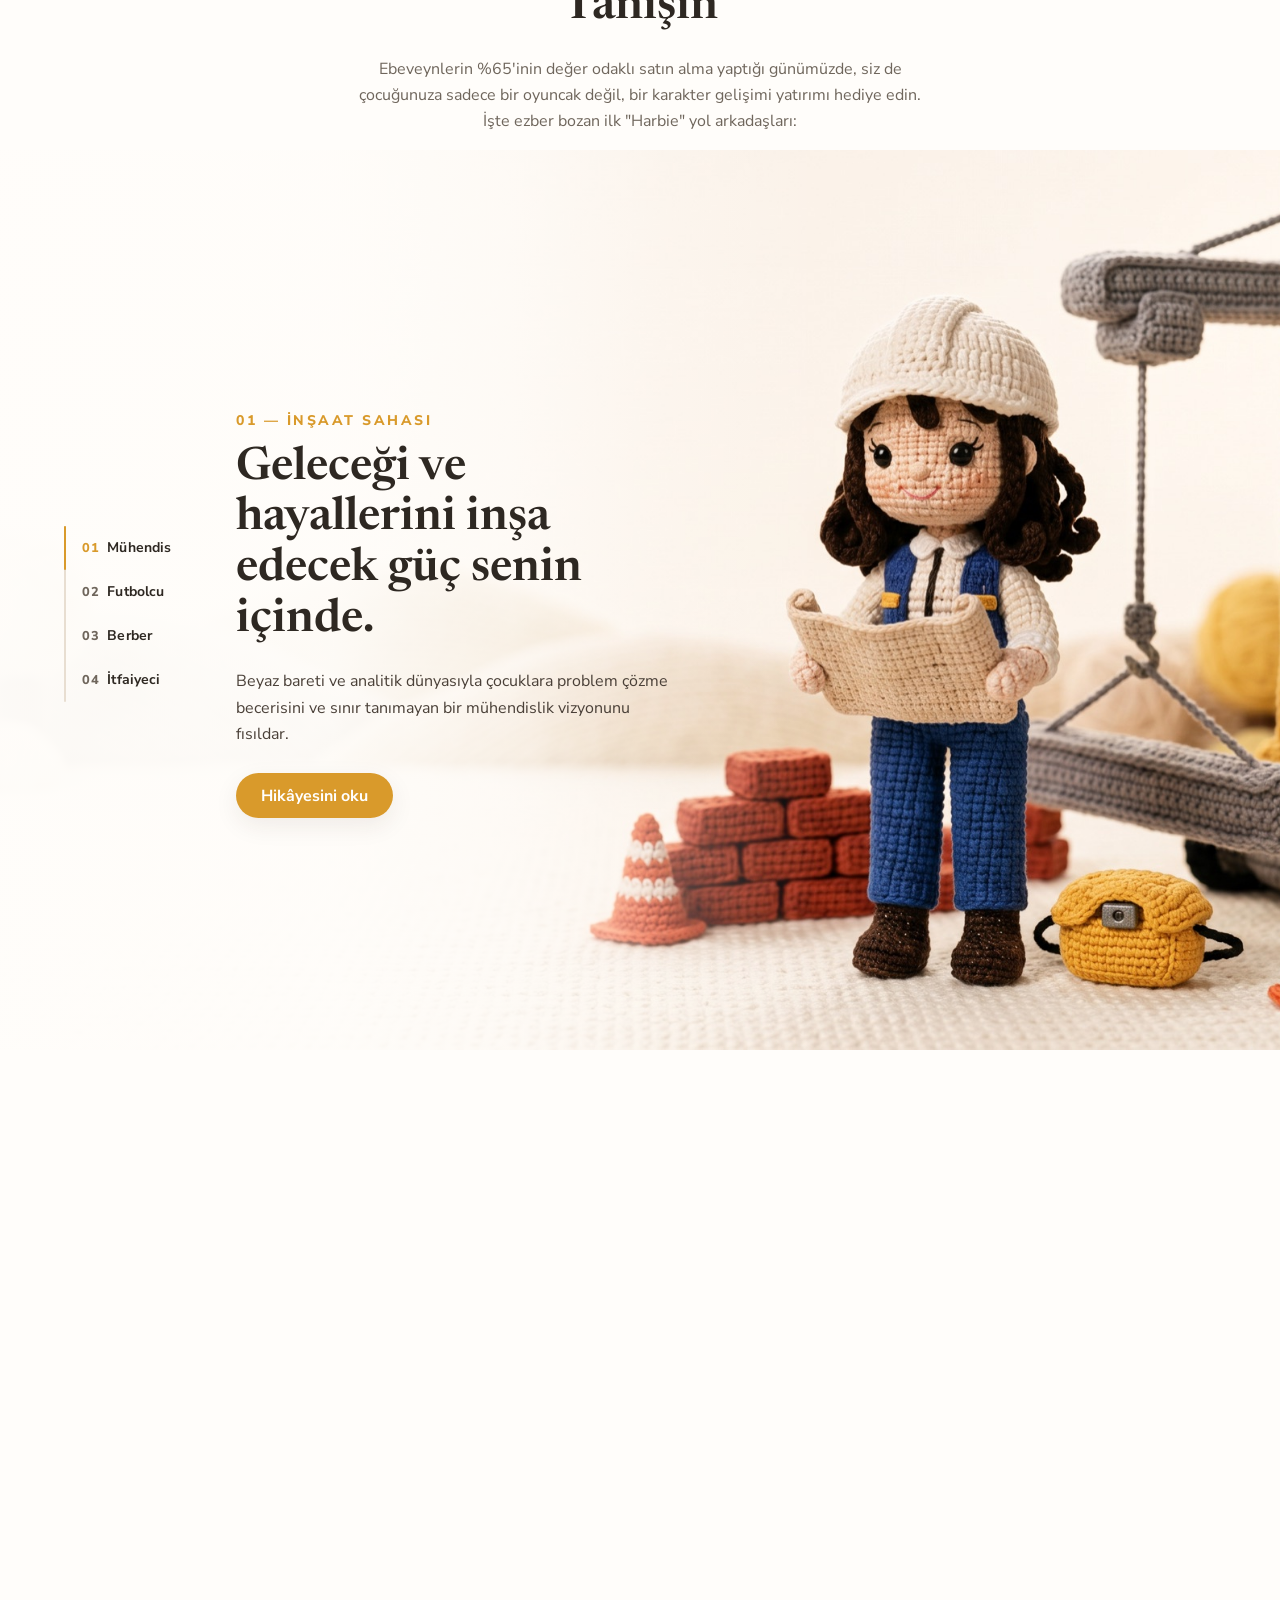
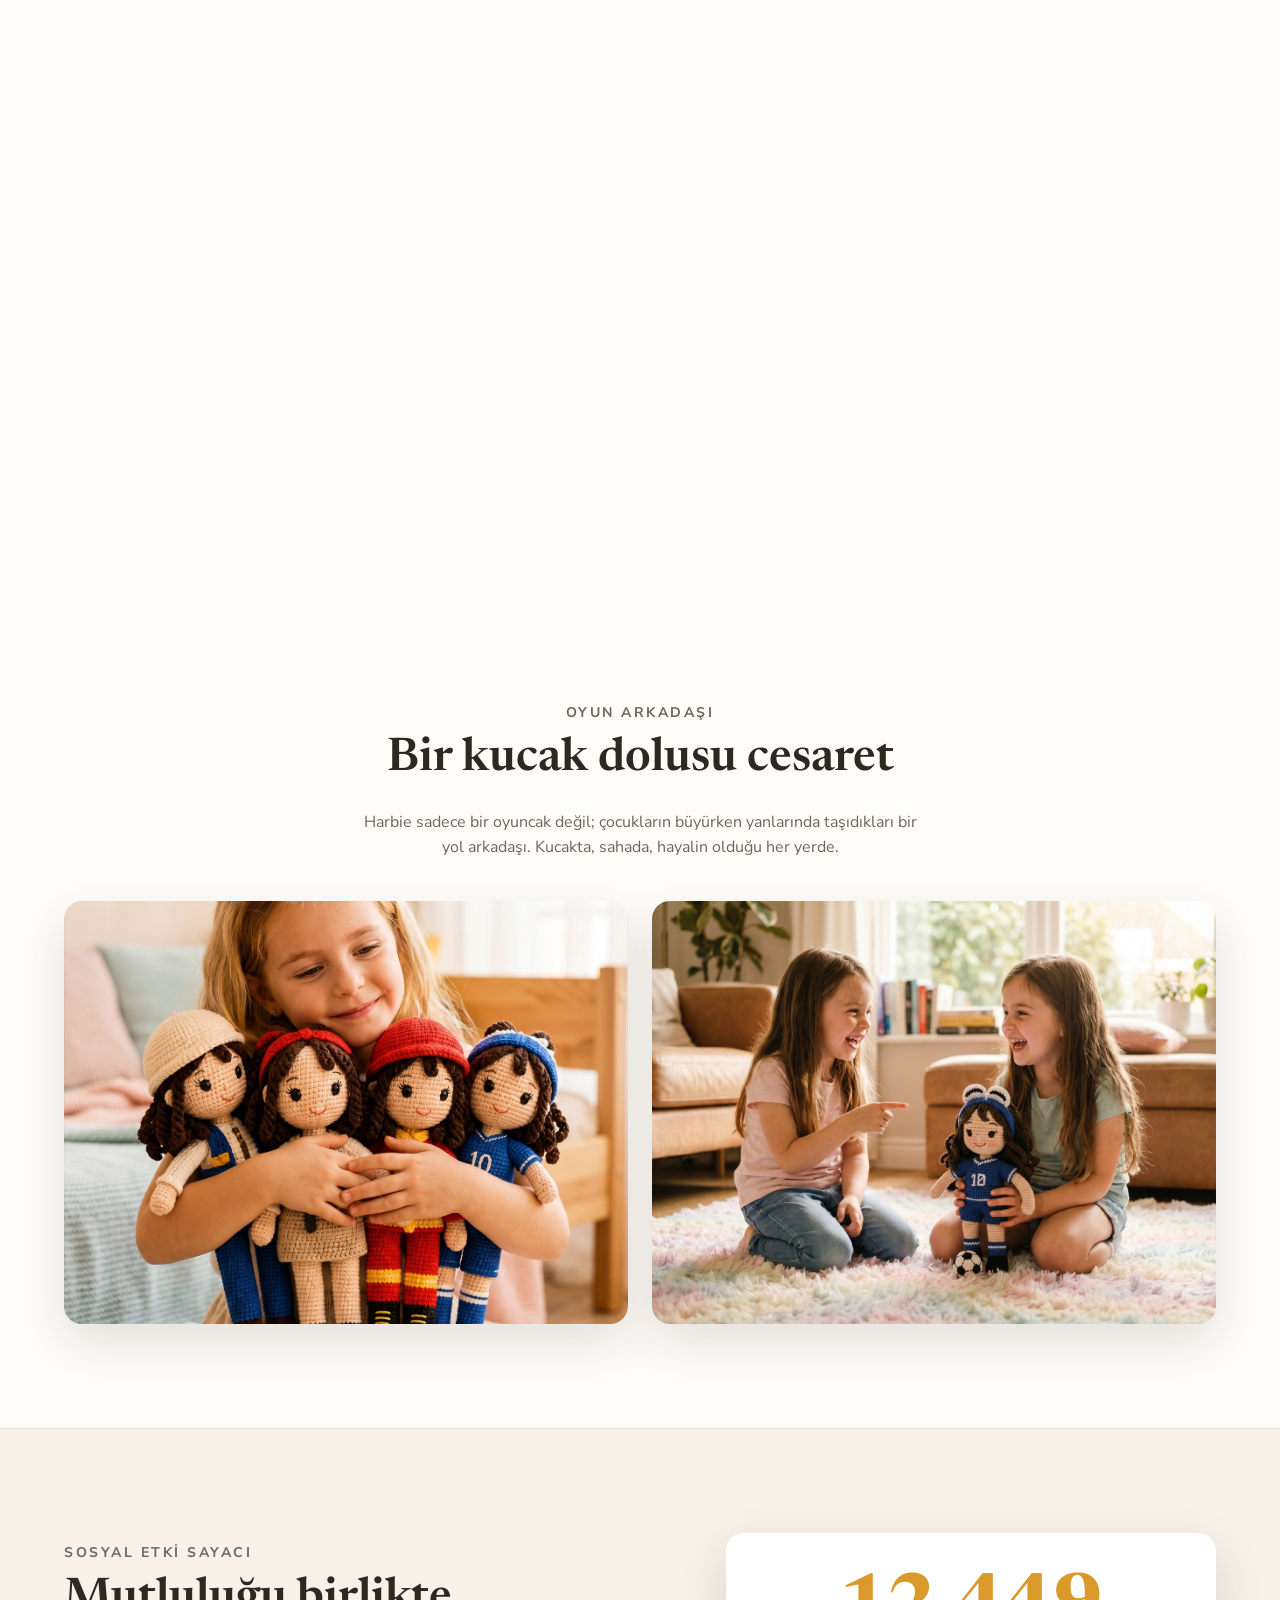
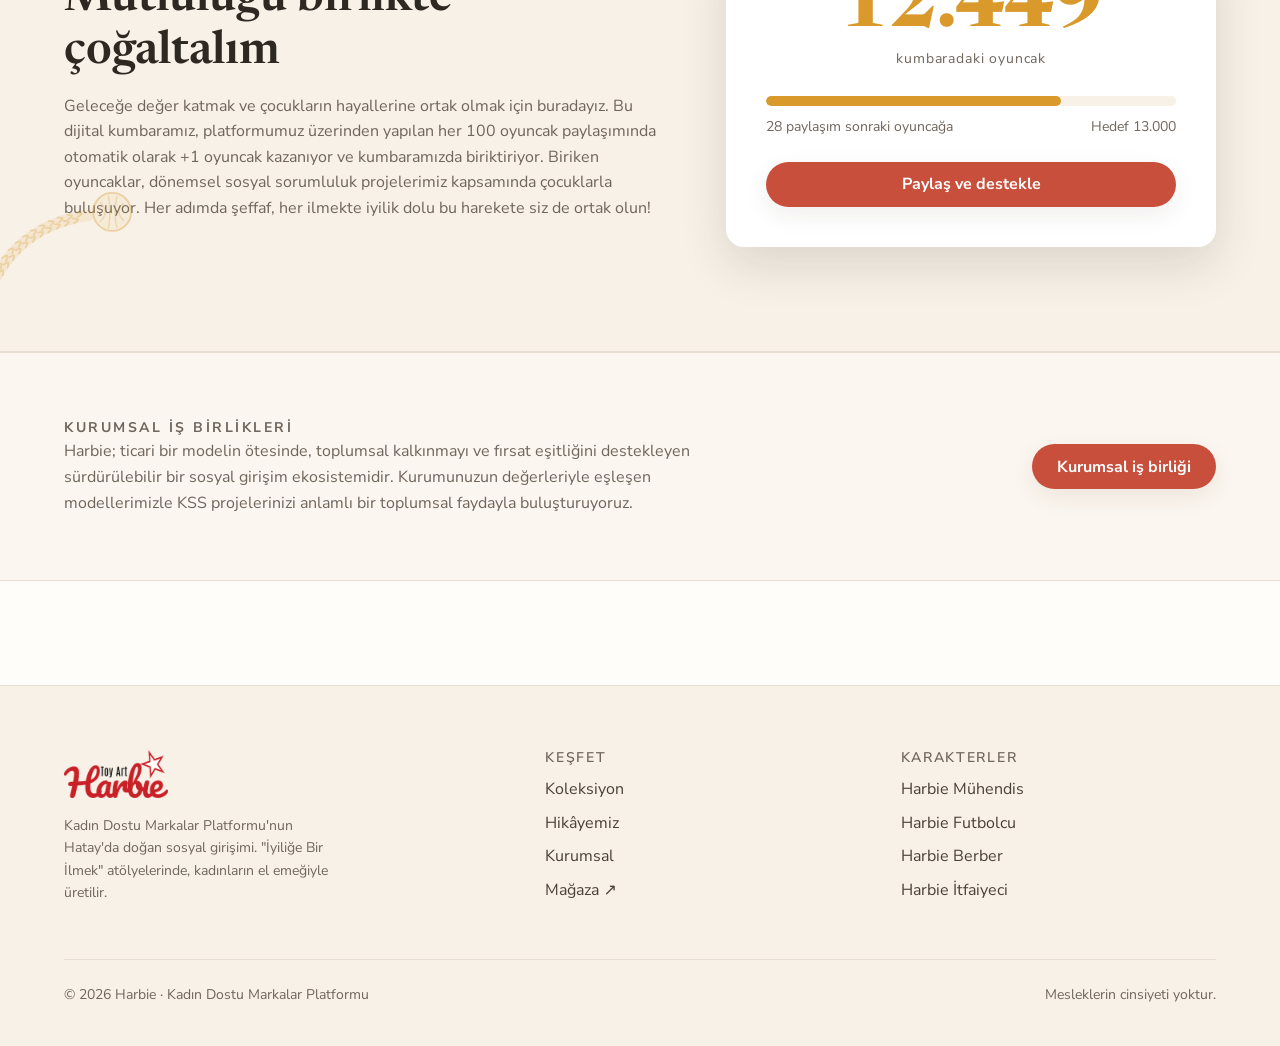
==== commit 0017f43b: "fix: docx denetimi — eksik metinler + bozuk iplik data-URI - Destekleyici sloganlar (docx §1) hiç ku" ====
--- a/index.html
+++ b/index.html
@@ -78,6 +78,11 @@
   <!-- ==================== MANİFESTO ==================== -->
   <section class="manifesto container reveal" data-yarn="sag">
     <p>Çocuklar dünyaya sınırsız bir potansiyelle gelir. Ancak büyürken onlara toplumsal kalıplarla sınırlar öğretilir; hangi mesleklerin kime uygun olduğu söylenir. Biz bu sınırlara inanmıyoruz. Harbie, çocuklarımızın potansiyelini özgürleştiren, onlara her zorluğu aşacak cesareti fısıldayan ve her işi başarabileceklerine sarsılmaz bir inanç aşılayan güçlü bir yol arkadaşıdır.</p>
+    <ul class="slogan-strip">
+      <li>Harbie, çocukların potansiyelini özgürleştirir.</li>
+      <li>Geleceğin eşitlik elçisi.</li>
+      <li>Eşitlik oyunla başlar.</li>
+    </ul>
   </section>
 
   <div class="knit-divider" aria-hidden="true"></div>
--- a/css/components.css
+++ b/css/components.css
@@ -5,7 +5,7 @@
 /* ---------- İplik ayırıcı: örgü kordon, V ilmekli (tekrarlayan desen) ---------- */
 .knit-divider{
   height:48px;width:100%;opacity:.92;
-  background-image:url("<svg%20xmlns='http://www.w3.org/2000/svg'%20viewBox='0%200%20240%2048'><g%20fill='none'%20stroke-linecap='round'%20stroke-linejoin='round'><path%20d='M0%2024%20L6%2024.78%20L12%2025.55%20L18%2026.27%20L24%2026.94%20L30%2027.54%20L36%2028.05%20L42%2028.46%20L48%2028.76%20L54%2028.94%20L60%2029%20L66%2028.94%20L72%2028.76%20L78%2028.46%20L84%2028.05%20L90%2027.54%20L96%2026.94%20L102%2026.27%20L108%2025.55%20L114%2024.78%20L120%2024%20L126%2023.22%20L132%2022.45%20L138%2021.73%20L144%2021.06%20L150%2020.46%20L156%2019.95%20L162%2019.54%20L168%2019.24%20L174%2019.06%20L180%2019%20L186%2019.06%20L192%2019.24%20L198%2019.54%20L204%2019.95%20L210%2020.46%20L216%2021.06%20L222%2021.73%20L228%2022.45%20L234%2023.22%20L240%2024'%20stroke='%23cf6f8b'%20stroke-width='23.6'%20opacity='.45'%20transform='translate(0,1.6)'/><path%20d='M0%2024%20L6%2024.78%20L12%2025.55%20L18%2026.27%20L24%2026.94%20L30%2027.54%20L36%2028.05%20L42%2028.46%20L48%2028.76%20L54%2028.94%20L60%2029%20L66%2028.94%20L72%2028.76%20L78%2028.46%20L84%2028.05%20L90%2027.54%20L96%2026.94%20L102%2026.27%20L108%2025.55%20L114%2024.78%20L120%2024%20L126%2023.22%20L132%2022.45%20L138%2021.73%20L144%2021.06%20L150%2020.46%20L156%2019.95%20L162%2019.54%20L168%2019.24%20L174%2019.06%20L180%2019%20L186%2019.06%20L192%2019.24%20L198%2019.54%20L204%2019.95%20L210%2020.46%20L216%2021.06%20L222%2021.73%20L228%2022.45%20L234%2023.22%20L240%2024'%20stroke='%23ec93ab'%20stroke-width='22'/><g%20transform='translate(.6,1.2)'><path%20d='M-3.78%2023.61%20Q1.79%2022.62%204.93%2020.21%20Q2.52%2017.07%20-2.61%2014.68%20M9.55%2025.35%20Q15.12%2024.32%2018.24%2021.88%20Q15.8%2018.76%2010.65%2016.41%20M22.88%2026.93%20Q28.42%2025.78%2031.48%2023.27%20Q28.98%2020.21%2023.77%2017.98%20M36.2%2028.18%20Q41.7%2026.84%2044.68%2024.23%20Q42.07%2021.25%2036.79%2019.2%20M49.53%2028.94%20Q54.97%2027.36%2057.83%2024.63%20Q55.1%2021.76%2049.74%2019.94%20M62.87%2029.11%20Q68.23%2027.29%2070.97%2024.43%20Q68.1%2021.69%2062.67%2020.11%20M76.21%2028.68%20Q81.49%2026.63%2084.1%2023.65%20Q81.13%2021.04%2075.63%2019.7%20M89.56%2027.69%20Q94.77%2025.46%2097.27%2022.4%20Q94.21%2019.89%2088.66%2018.74%20M102.91%2026.27%20Q108.06%2023.93%20110.5%2020.81%20Q107.38%2018.37%20101.81%2017.34%20M116.25%2024.59%20Q121.38%2022.21%20123.79%2019.07%20Q120.65%2016.65%20115.08%2015.67%20M129.57%2022.85%20Q134.73%2020.51%20137.16%2017.39%20Q134.04%2014.95%20128.48%2013.92%20M142.9%2021.26%20Q148.1%2019.03%20150.61%2015.97%20Q147.54%2013.46%20142%2012.31%20M156.21%2020.02%20Q161.49%2017.97%20164.1%2014.99%20Q161.13%2012.38%20155.63%2011.04%20M169.54%2019.26%20Q174.9%2017.44%20177.63%2014.58%20Q174.77%2011.84%20169.33%2010.26%20M182.87%2019.09%20Q188.3%2017.51%20191.17%2014.78%20Q188.43%2011.91%20183.07%2010.09%20M196.2%2019.52%20Q201.7%2018.18%20204.68%2015.57%20Q202.07%2012.59%20196.79%2010.54%20M209.54%2020.51%20Q215.08%2019.35%20218.15%2016.85%20Q215.64%2013.78%20210.44%2011.55%20M222.88%2021.93%20Q228.45%2020.9%20231.57%2018.46%20Q229.13%2015.34%20223.98%2012.99%20M1.76%2033.21%20Q7.33%2032.21%2010.47%2029.79%20Q8.05%2026.66%202.91%2024.28%20M15.22%2034.92%20Q20.78%2033.83%2023.88%2031.37%20Q21.41%2028.27%2016.24%2025.97%20M28.8%2036.38%20Q34.32%2035.14%2037.35%2032.58%20Q34.79%2029.56%2029.56%2027.41%20M42.47%2037.42%20Q47.94%2035.96%2050.87%2033.29%20Q48.19%2030.37%2042.87%2028.43%20M56.2%2037.9%20Q61.6%2036.2%2064.4%2033.4%20Q61.6%2030.6%2056.2%2028.9%20M69.94%2037.76%20Q75.25%2035.82%2077.93%2032.9%20Q75%2030.23%2069.53%2028.77%20M83.63%2037.02%20Q88.86%2034.87%2091.42%2031.85%20Q88.4%2029.29%2082.87%2028.05%20M97.23%2035.77%20Q102.4%2033.47%20104.87%2030.38%20Q101.77%2027.91%2096.21%2026.83%20M110.7%2034.18%20Q115.84%2031.8%20118.26%2028.67%20Q115.12%2026.25%20109.55%2025.25%20M124.04%2032.44%20Q129.17%2030.07%20131.59%2026.93%20Q128.46%2024.51%20122.89%2023.52%20M137.23%2030.77%20Q142.4%2028.47%20144.87%2025.38%20Q141.77%2022.91%20136.21%2021.83%20M150.29%2029.36%20Q155.53%2027.21%20158.09%2024.19%20Q155.06%2021.63%20149.54%2020.39%20M163.27%2028.36%20Q168.59%2026.42%20171.26%2023.5%20Q168.34%2020.83%20162.87%2019.37%20M176.2%2027.9%20Q181.6%2026.2%20184.4%2023.4%20Q181.6%2020.6%20176.2%2018.9%20M189.14%2028.02%20Q194.61%2026.57%20197.53%2023.89%20Q194.86%2020.97%20189.54%2019.03%20M202.13%2028.72%20Q207.66%2027.48%20210.68%2024.92%20Q208.13%2021.9%20202.89%2019.75%20M215.22%2029.92%20Q220.78%2028.83%20223.88%2026.37%20Q221.41%2023.27%20216.24%2020.97%20M228.43%2031.47%20Q234%2030.48%20237.13%2028.06%20Q234.72%2024.92%20229.58%2022.55'%20stroke='%23c4637f'%20stroke-width='3.4'%20opacity='.38'/></g><path%20d='M-3.78%2023.61%20Q1.79%2022.62%204.93%2020.21%20Q2.52%2017.07%20-2.61%2014.68%20M9.55%2025.35%20Q15.12%2024.32%2018.24%2021.88%20Q15.8%2018.76%2010.65%2016.41%20M22.88%2026.93%20Q28.42%2025.78%2031.48%2023.27%20Q28.98%2020.21%2023.77%2017.98%20M36.2%2028.18%20Q41.7%2026.84%2044.68%2024.23%20Q42.07%2021.25%2036.79%2019.2%20M49.53%2028.94%20Q54.97%2027.36%2057.83%2024.63%20Q55.1%2021.76%2049.74%2019.94%20M62.87%2029.11%20Q68.23%2027.29%2070.97%2024.43%20Q68.1%2021.69%2062.67%2020.11%20M76.21%2028.68%20Q81.49%2026.63%2084.1%2023.65%20Q81.13%2021.04%2075.63%2019.7%20M89.56%2027.69%20Q94.77%2025.46%2097.27%2022.4%20Q94.21%2019.89%2088.66%2018.74%20M102.91%2026.27%20Q108.06%2023.93%20110.5%2020.81%20Q107.38%2018.37%20101.81%2017.34%20M116.25%2024.59%20Q121.38%2022.21%20123.79%2019.07%20Q120.65%2016.65%20115.08%2015.67%20M129.57%2022.85%20Q134.73%2020.51%20137.16%2017.39%20Q134.04%2014.95%20128.48%2013.92%20M142.9%2021.26%20Q148.1%2019.03%20150.61%2015.97%20Q147.54%2013.46%20142%2012.31%20M156.21%2020.02%20Q161.49%2017.97%20164.1%2014.99%20Q161.13%2012.38%20155.63%2011.04%20M169.54%2019.26%20Q174.9%2017.44%20177.63%2014.58%20Q174.77%2011.84%20169.33%2010.26%20M182.87%2019.09%20Q188.3%2017.51%20191.17%2014.78%20Q188.43%2011.91%20183.07%2010.09%20M196.2%2019.52%20Q201.7%2018.18%20204.68%2015.57%20Q202.07%2012.59%20196.79%2010.54%20M209.54%2020.51%20Q215.08%2019.35%20218.15%2016.85%20Q215.64%2013.78%20210.44%2011.55%20M222.88%2021.93%20Q228.45%2020.9%20231.57%2018.46%20Q229.13%2015.34%20223.98%2012.99%20M1.76%2033.21%20Q7.33%2032.21%2010.47%2029.79%20Q8.05%2026.66%202.91%2024.28%20M15.22%2034.92%20Q20.78%2033.83%2023.88%2031.37%20Q21.41%2028.27%2016.24%2025.97%20M28.8%2036.38%20Q34.32%2035.14%2037.35%2032.58%20Q34.79%2029.56%2029.56%2027.41%20M42.47%2037.42%20Q47.94%2035.96%2050.87%2033.29%20Q48.19%2030.37%2042.87%2028.43%20M56.2%2037.9%20Q61.6%2036.2%2064.4%2033.4%20Q61.6%2030.6%2056.2%2028.9%20M69.94%2037.76%20Q75.25%2035.82%2077.93%2032.9%20Q75%2030.23%2069.53%2028.77%20M83.63%2037.02%20Q88.86%2034.87%2091.42%2031.85%20Q88.4%2029.29%2082.87%2028.05%20M97.23%2035.77%20Q102.4%2033.47%20104.87%2030.38%20Q101.77%2027.91%2096.21%2026.83%20M110.7%2034.18%20Q115.84%2031.8%20118.26%2028.67%20Q115.12%2026.25%20109.55%2025.25%20M124.04%2032.44%20Q129.17%2030.07%20131.59%2026.93%20Q128.46%2024.51%20122.89%2023.52%20M137.23%2030.77%20Q142.4%2028.47%20144.87%2025.38%20Q141.77%2022.91%20136.21%2021.83%20M150.29%2029.36%20Q155.53%2027.21%20158.09%2024.19%20Q155.06%2021.63%20149.54%2020.39%20M163.27%2028.36%20Q168.59%2026.42%20171.26%2023.5%20Q168.34%2020.83%20162.87%2019.37%20M176.2%2027.9%20Q181.6%2026.2%20184.4%2023.4%20Q181.6%2020.6%20176.2%2018.9%20M189.14%2028.02%20Q194.61%2026.57%20197.53%2023.89%20Q194.86%2020.97%20189.54%2019.03%20M202.13%2028.72%20Q207.66%2027.48%20210.68%2024.92%20Q208.13%2021.9%20202.89%2019.75%20M215.22%2029.92%20Q220.78%2028.83%20223.88%2026.37%20Q221.41%2023.27%20216.24%2020.97%20M228.43%2031.47%20Q234%2030.48%20237.13%2028.06%20Q234.72%2024.92%20229.58%2022.55'%20stroke='%23f7c2d1'%20stroke-width='3.1'%20opacity='.9'/><path%20d='M0%2024%20L6%2024.78%20L12%2025.55%20L18%2026.27%20L24%2026.94%20L30%2027.54%20L36%2028.05%20L42%2028.46%20L48%2028.76%20L54%2028.94%20L60%2029%20L66%2028.94%20L72%2028.76%20L78%2028.46%20L84%2028.05%20L90%2027.54%20L96%2026.94%20L102%2026.27%20L108%2025.55%20L114%2024.78%20L120%2024%20L126%2023.22%20L132%2022.45%20L138%2021.73%20L144%2021.06%20L150%2020.46%20L156%2019.95%20L162%2019.54%20L168%2019.24%20L174%2019.06%20L180%2019%20L186%2019.06%20L192%2019.24%20L198%2019.54%20L204%2019.95%20L210%2020.46%20L216%2021.06%20L222%2021.73%20L228%2022.45%20L234%2023.22%20L240%2024'%20stroke='%23fde3ea'%20stroke-width='2'%20opacity='.28'%20transform='translate(0,-6.4)'/></g></svg>");
+  background-image:url("data:image/svg+xml,<svg%20xmlns='http://www.w3.org/2000/svg'%20viewBox='0%200%20240%2048'><g%20fill='none'%20stroke-linecap='round'%20stroke-linejoin='round'><path%20d='M0%2024%20L6%2024.78%20L12%2025.55%20L18%2026.27%20L24%2026.94%20L30%2027.54%20L36%2028.05%20L42%2028.46%20L48%2028.76%20L54%2028.94%20L60%2029%20L66%2028.94%20L72%2028.76%20L78%2028.46%20L84%2028.05%20L90%2027.54%20L96%2026.94%20L102%2026.27%20L108%2025.55%20L114%2024.78%20L120%2024%20L126%2023.22%20L132%2022.45%20L138%2021.73%20L144%2021.06%20L150%2020.46%20L156%2019.95%20L162%2019.54%20L168%2019.24%20L174%2019.06%20L180%2019%20L186%2019.06%20L192%2019.24%20L198%2019.54%20L204%2019.95%20L210%2020.46%20L216%2021.06%20L222%2021.73%20L228%2022.45%20L234%2023.22%20L240%2024'%20stroke='%23cf6f8b'%20stroke-width='23.6'%20opacity='.45'%20transform='translate(0,1.6)'/><path%20d='M0%2024%20L6%2024.78%20L12%2025.55%20L18%2026.27%20L24%2026.94%20L30%2027.54%20L36%2028.05%20L42%2028.46%20L48%2028.76%20L54%2028.94%20L60%2029%20L66%2028.94%20L72%2028.76%20L78%2028.46%20L84%2028.05%20L90%2027.54%20L96%2026.94%20L102%2026.27%20L108%2025.55%20L114%2024.78%20L120%2024%20L126%2023.22%20L132%2022.45%20L138%2021.73%20L144%2021.06%20L150%2020.46%20L156%2019.95%20L162%2019.54%20L168%2019.24%20L174%2019.06%20L180%2019%20L186%2019.06%20L192%2019.24%20L198%2019.54%20L204%2019.95%20L210%2020.46%20L216%2021.06%20L222%2021.73%20L228%2022.45%20L234%2023.22%20L240%2024'%20stroke='%23ec93ab'%20stroke-width='22'/><g%20transform='translate(.6,1.2)'><path%20d='M-3.78%2023.61%20Q1.79%2022.62%204.93%2020.21%20Q2.52%2017.07%20-2.61%2014.68%20M9.55%2025.35%20Q15.12%2024.32%2018.24%2021.88%20Q15.8%2018.76%2010.65%2016.41%20M22.88%2026.93%20Q28.42%2025.78%2031.48%2023.27%20Q28.98%2020.21%2023.77%2017.98%20M36.2%2028.18%20Q41.7%2026.84%2044.68%2024.23%20Q42.07%2021.25%2036.79%2019.2%20M49.53%2028.94%20Q54.97%2027.36%2057.83%2024.63%20Q55.1%2021.76%2049.74%2019.94%20M62.87%2029.11%20Q68.23%2027.29%2070.97%2024.43%20Q68.1%2021.69%2062.67%2020.11%20M76.21%2028.68%20Q81.49%2026.63%2084.1%2023.65%20Q81.13%2021.04%2075.63%2019.7%20M89.56%2027.69%20Q94.77%2025.46%2097.27%2022.4%20Q94.21%2019.89%2088.66%2018.74%20M102.91%2026.27%20Q108.06%2023.93%20110.5%2020.81%20Q107.38%2018.37%20101.81%2017.34%20M116.25%2024.59%20Q121.38%2022.21%20123.79%2019.07%20Q120.65%2016.65%20115.08%2015.67%20M129.57%2022.85%20Q134.73%2020.51%20137.16%2017.39%20Q134.04%2014.95%20128.48%2013.92%20M142.9%2021.26%20Q148.1%2019.03%20150.61%2015.97%20Q147.54%2013.46%20142%2012.31%20M156.21%2020.02%20Q161.49%2017.97%20164.1%2014.99%20Q161.13%2012.38%20155.63%2011.04%20M169.54%2019.26%20Q174.9%2017.44%20177.63%2014.58%20Q174.77%2011.84%20169.33%2010.26%20M182.87%2019.09%20Q188.3%2017.51%20191.17%2014.78%20Q188.43%2011.91%20183.07%2010.09%20M196.2%2019.52%20Q201.7%2018.18%20204.68%2015.57%20Q202.07%2012.59%20196.79%2010.54%20M209.54%2020.51%20Q215.08%2019.35%20218.15%2016.85%20Q215.64%2013.78%20210.44%2011.55%20M222.88%2021.93%20Q228.45%2020.9%20231.57%2018.46%20Q229.13%2015.34%20223.98%2012.99%20M1.76%2033.21%20Q7.33%2032.21%2010.47%2029.79%20Q8.05%2026.66%202.91%2024.28%20M15.22%2034.92%20Q20.78%2033.83%2023.88%2031.37%20Q21.41%2028.27%2016.24%2025.97%20M28.8%2036.38%20Q34.32%2035.14%2037.35%2032.58%20Q34.79%2029.56%2029.56%2027.41%20M42.47%2037.42%20Q47.94%2035.96%2050.87%2033.29%20Q48.19%2030.37%2042.87%2028.43%20M56.2%2037.9%20Q61.6%2036.2%2064.4%2033.4%20Q61.6%2030.6%2056.2%2028.9%20M69.94%2037.76%20Q75.25%2035.82%2077.93%2032.9%20Q75%2030.23%2069.53%2028.77%20M83.63%2037.02%20Q88.86%2034.87%2091.42%2031.85%20Q88.4%2029.29%2082.87%2028.05%20M97.23%2035.77%20Q102.4%2033.47%20104.87%2030.38%20Q101.77%2027.91%2096.21%2026.83%20M110.7%2034.18%20Q115.84%2031.8%20118.26%2028.67%20Q115.12%2026.25%20109.55%2025.25%20M124.04%2032.44%20Q129.17%2030.07%20131.59%2026.93%20Q128.46%2024.51%20122.89%2023.52%20M137.23%2030.77%20Q142.4%2028.47%20144.87%2025.38%20Q141.77%2022.91%20136.21%2021.83%20M150.29%2029.36%20Q155.53%2027.21%20158.09%2024.19%20Q155.06%2021.63%20149.54%2020.39%20M163.27%2028.36%20Q168.59%2026.42%20171.26%2023.5%20Q168.34%2020.83%20162.87%2019.37%20M176.2%2027.9%20Q181.6%2026.2%20184.4%2023.4%20Q181.6%2020.6%20176.2%2018.9%20M189.14%2028.02%20Q194.61%2026.57%20197.53%2023.89%20Q194.86%2020.97%20189.54%2019.03%20M202.13%2028.72%20Q207.66%2027.48%20210.68%2024.92%20Q208.13%2021.9%20202.89%2019.75%20M215.22%2029.92%20Q220.78%2028.83%20223.88%2026.37%20Q221.41%2023.27%20216.24%2020.97%20M228.43%2031.47%20Q234%2030.48%20237.13%2028.06%20Q234.72%2024.92%20229.58%2022.55'%20stroke='%23c4637f'%20stroke-width='3.4'%20opacity='.38'/></g><path%20d='M-3.78%2023.61%20Q1.79%2022.62%204.93%2020.21%20Q2.52%2017.07%20-2.61%2014.68%20M9.55%2025.35%20Q15.12%2024.32%2018.24%2021.88%20Q15.8%2018.76%2010.65%2016.41%20M22.88%2026.93%20Q28.42%2025.78%2031.48%2023.27%20Q28.98%2020.21%2023.77%2017.98%20M36.2%2028.18%20Q41.7%2026.84%2044.68%2024.23%20Q42.07%2021.25%2036.79%2019.2%20M49.53%2028.94%20Q54.97%2027.36%2057.83%2024.63%20Q55.1%2021.76%2049.74%2019.94%20M62.87%2029.11%20Q68.23%2027.29%2070.97%2024.43%20Q68.1%2021.69%2062.67%2020.11%20M76.21%2028.68%20Q81.49%2026.63%2084.1%2023.65%20Q81.13%2021.04%2075.63%2019.7%20M89.56%2027.69%20Q94.77%2025.46%2097.27%2022.4%20Q94.21%2019.89%2088.66%2018.74%20M102.91%2026.27%20Q108.06%2023.93%20110.5%2020.81%20Q107.38%2018.37%20101.81%2017.34%20M116.25%2024.59%20Q121.38%2022.21%20123.79%2019.07%20Q120.65%2016.65%20115.08%2015.67%20M129.57%2022.85%20Q134.73%2020.51%20137.16%2017.39%20Q134.04%2014.95%20128.48%2013.92%20M142.9%2021.26%20Q148.1%2019.03%20150.61%2015.97%20Q147.54%2013.46%20142%2012.31%20M156.21%2020.02%20Q161.49%2017.97%20164.1%2014.99%20Q161.13%2012.38%20155.63%2011.04%20M169.54%2019.26%20Q174.9%2017.44%20177.63%2014.58%20Q174.77%2011.84%20169.33%2010.26%20M182.87%2019.09%20Q188.3%2017.51%20191.17%2014.78%20Q188.43%2011.91%20183.07%2010.09%20M196.2%2019.52%20Q201.7%2018.18%20204.68%2015.57%20Q202.07%2012.59%20196.79%2010.54%20M209.54%2020.51%20Q215.08%2019.35%20218.15%2016.85%20Q215.64%2013.78%20210.44%2011.55%20M222.88%2021.93%20Q228.45%2020.9%20231.57%2018.46%20Q229.13%2015.34%20223.98%2012.99%20M1.76%2033.21%20Q7.33%2032.21%2010.47%2029.79%20Q8.05%2026.66%202.91%2024.28%20M15.22%2034.92%20Q20.78%2033.83%2023.88%2031.37%20Q21.41%2028.27%2016.24%2025.97%20M28.8%2036.38%20Q34.32%2035.14%2037.35%2032.58%20Q34.79%2029.56%2029.56%2027.41%20M42.47%2037.42%20Q47.94%2035.96%2050.87%2033.29%20Q48.19%2030.37%2042.87%2028.43%20M56.2%2037.9%20Q61.6%2036.2%2064.4%2033.4%20Q61.6%2030.6%2056.2%2028.9%20M69.94%2037.76%20Q75.25%2035.82%2077.93%2032.9%20Q75%2030.23%2069.53%2028.77%20M83.63%2037.02%20Q88.86%2034.87%2091.42%2031.85%20Q88.4%2029.29%2082.87%2028.05%20M97.23%2035.77%20Q102.4%2033.47%20104.87%2030.38%20Q101.77%2027.91%2096.21%2026.83%20M110.7%2034.18%20Q115.84%2031.8%20118.26%2028.67%20Q115.12%2026.25%20109.55%2025.25%20M124.04%2032.44%20Q129.17%2030.07%20131.59%2026.93%20Q128.46%2024.51%20122.89%2023.52%20M137.23%2030.77%20Q142.4%2028.47%20144.87%2025.38%20Q141.77%2022.91%20136.21%2021.83%20M150.29%2029.36%20Q155.53%2027.21%20158.09%2024.19%20Q155.06%2021.63%20149.54%2020.39%20M163.27%2028.36%20Q168.59%2026.42%20171.26%2023.5%20Q168.34%2020.83%20162.87%2019.37%20M176.2%2027.9%20Q181.6%2026.2%20184.4%2023.4%20Q181.6%2020.6%20176.2%2018.9%20M189.14%2028.02%20Q194.61%2026.57%20197.53%2023.89%20Q194.86%2020.97%20189.54%2019.03%20M202.13%2028.72%20Q207.66%2027.48%20210.68%2024.92%20Q208.13%2021.9%20202.89%2019.75%20M215.22%2029.92%20Q220.78%2028.83%20223.88%2026.37%20Q221.41%2023.27%20216.24%2020.97%20M228.43%2031.47%20Q234%2030.48%20237.13%2028.06%20Q234.72%2024.92%20229.58%2022.55'%20stroke='%23f7c2d1'%20stroke-width='3.1'%20opacity='.9'/><path%20d='M0%2024%20L6%2024.78%20L12%2025.55%20L18%2026.27%20L24%2026.94%20L30%2027.54%20L36%2028.05%20L42%2028.46%20L48%2028.76%20L54%2028.94%20L60%2029%20L66%2028.94%20L72%2028.76%20L78%2028.46%20L84%2028.05%20L90%2027.54%20L96%2026.94%20L102%2026.27%20L108%2025.55%20L114%2024.78%20L120%2024%20L126%2023.22%20L132%2022.45%20L138%2021.73%20L144%2021.06%20L150%2020.46%20L156%2019.95%20L162%2019.54%20L168%2019.24%20L174%2019.06%20L180%2019%20L186%2019.06%20L192%2019.24%20L198%2019.54%20L204%2019.95%20L210%2020.46%20L216%2021.06%20L222%2021.73%20L228%2022.45%20L234%2023.22%20L240%2024'%20stroke='%23fde3ea'%20stroke-width='2'%20opacity='.28'%20transform='translate(0,-6.4)'/></g></svg>");
   background-repeat:repeat-x;
   background-size:240px 48px;     /* kordon kalınlığı her genişlikte sabit */
   background-position:center;
@@ -211,6 +211,24 @@
 /* ---------- Manifesto ---------- */
 .manifesto{position:relative;padding-block:var(--space-6);text-align:center}
 .manifesto p{font-family:var(--font-serif);font-size:var(--step-3);line-height:1.5;max-width:60ch;margin-inline:auto;color:var(--ink-soft)}
+/* Destekleyici sloganlar — alt vurgu şeridi */
+.slogan-strip{
+  list-style:none;margin:var(--space-4) auto 0;padding:0;max-width:60ch;
+  display:flex;flex-direction:column;align-items:center;gap:.5em;
+}
+.slogan-strip li{
+  font-size:var(--step-0);font-weight:700;letter-spacing:.06em;
+  text-transform:uppercase;color:var(--muted);
+}
+/* Tek satıra sığdığı genişlikte ayırıcı çizgiyle yan yana */
+@media (min-width:1000px){
+  .slogan-strip{flex-direction:row;justify-content:center;gap:var(--space-3)}
+  .slogan-strip li + li{position:relative}
+  .slogan-strip li + li::before{
+    content:"";position:absolute;left:calc(var(--space-3) / -2);top:.35em;bottom:.35em;
+    width:1px;background:var(--line);
+  }
+}
 
 /* ---------- Koleksiyon başlığı ---------- */
 .coll-head{text-align:center;padding-top:var(--space-5);max-width:64ch;margin-inline:auto}
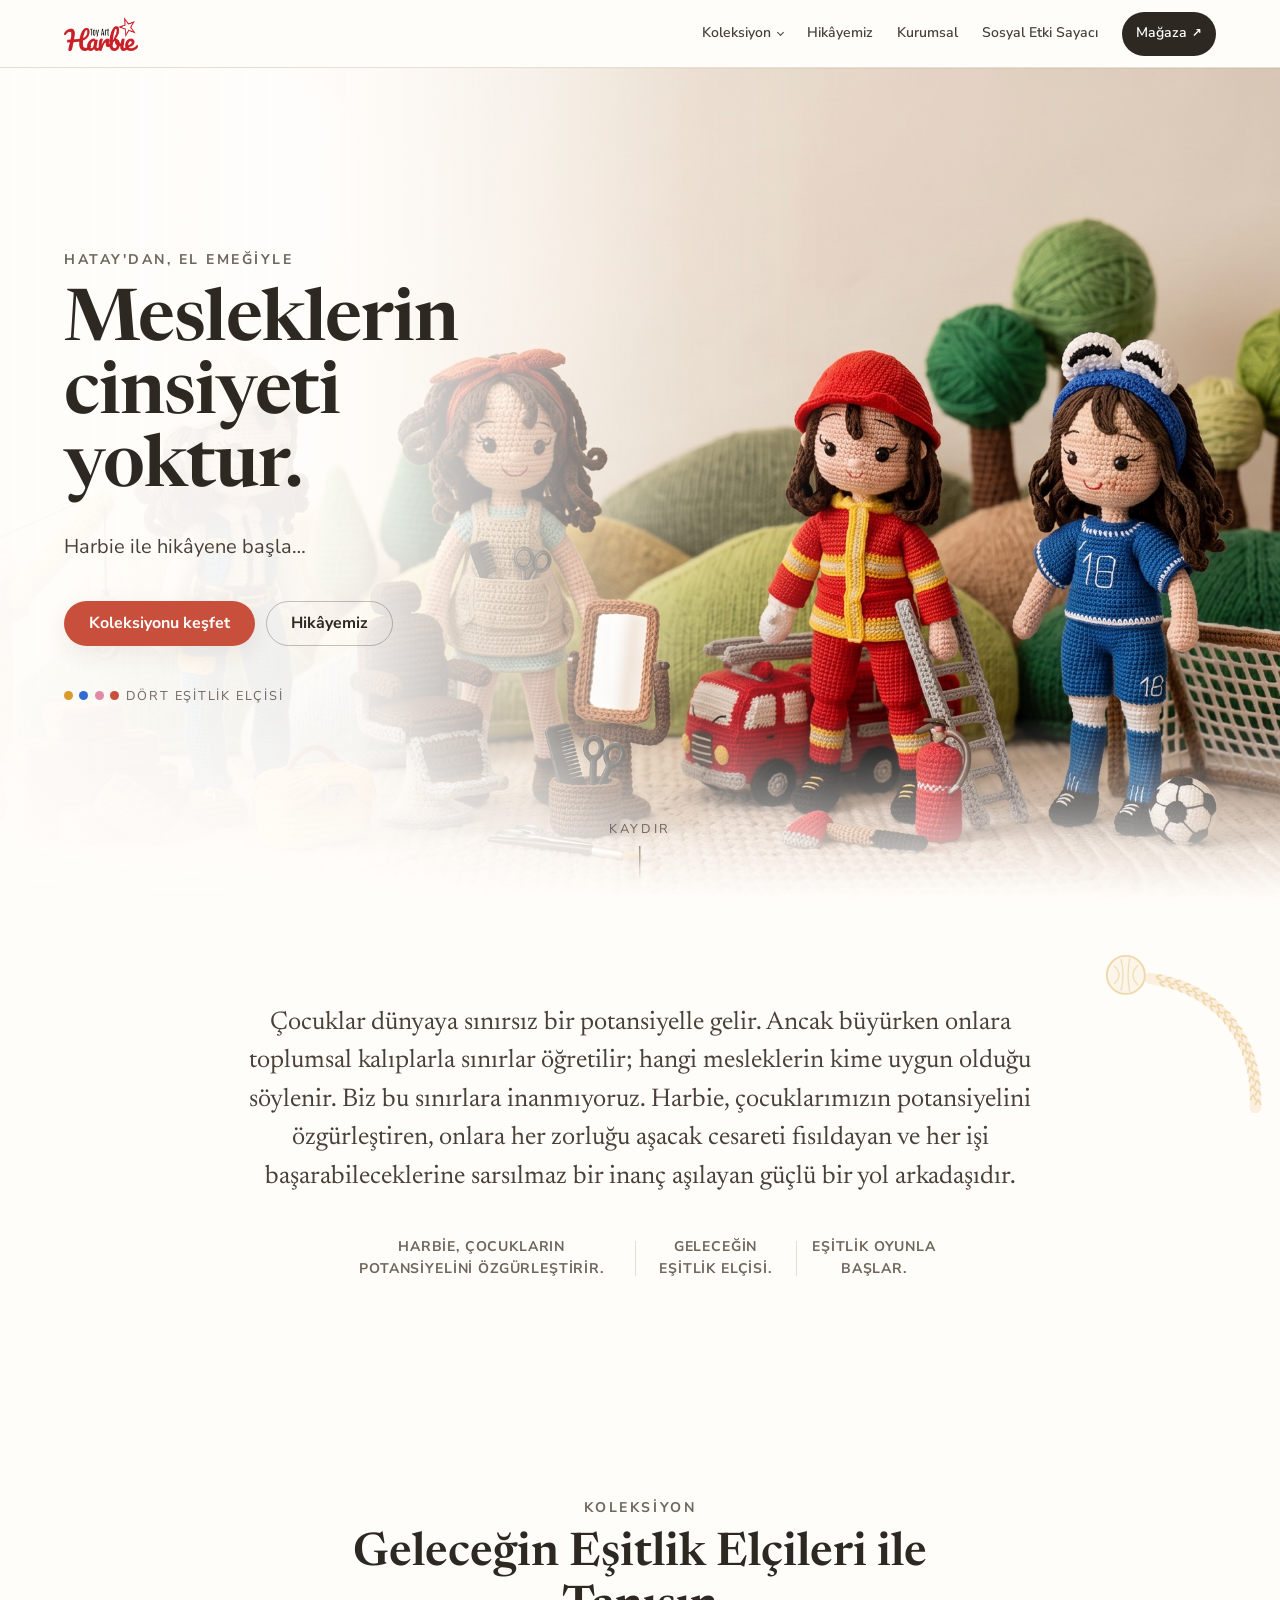
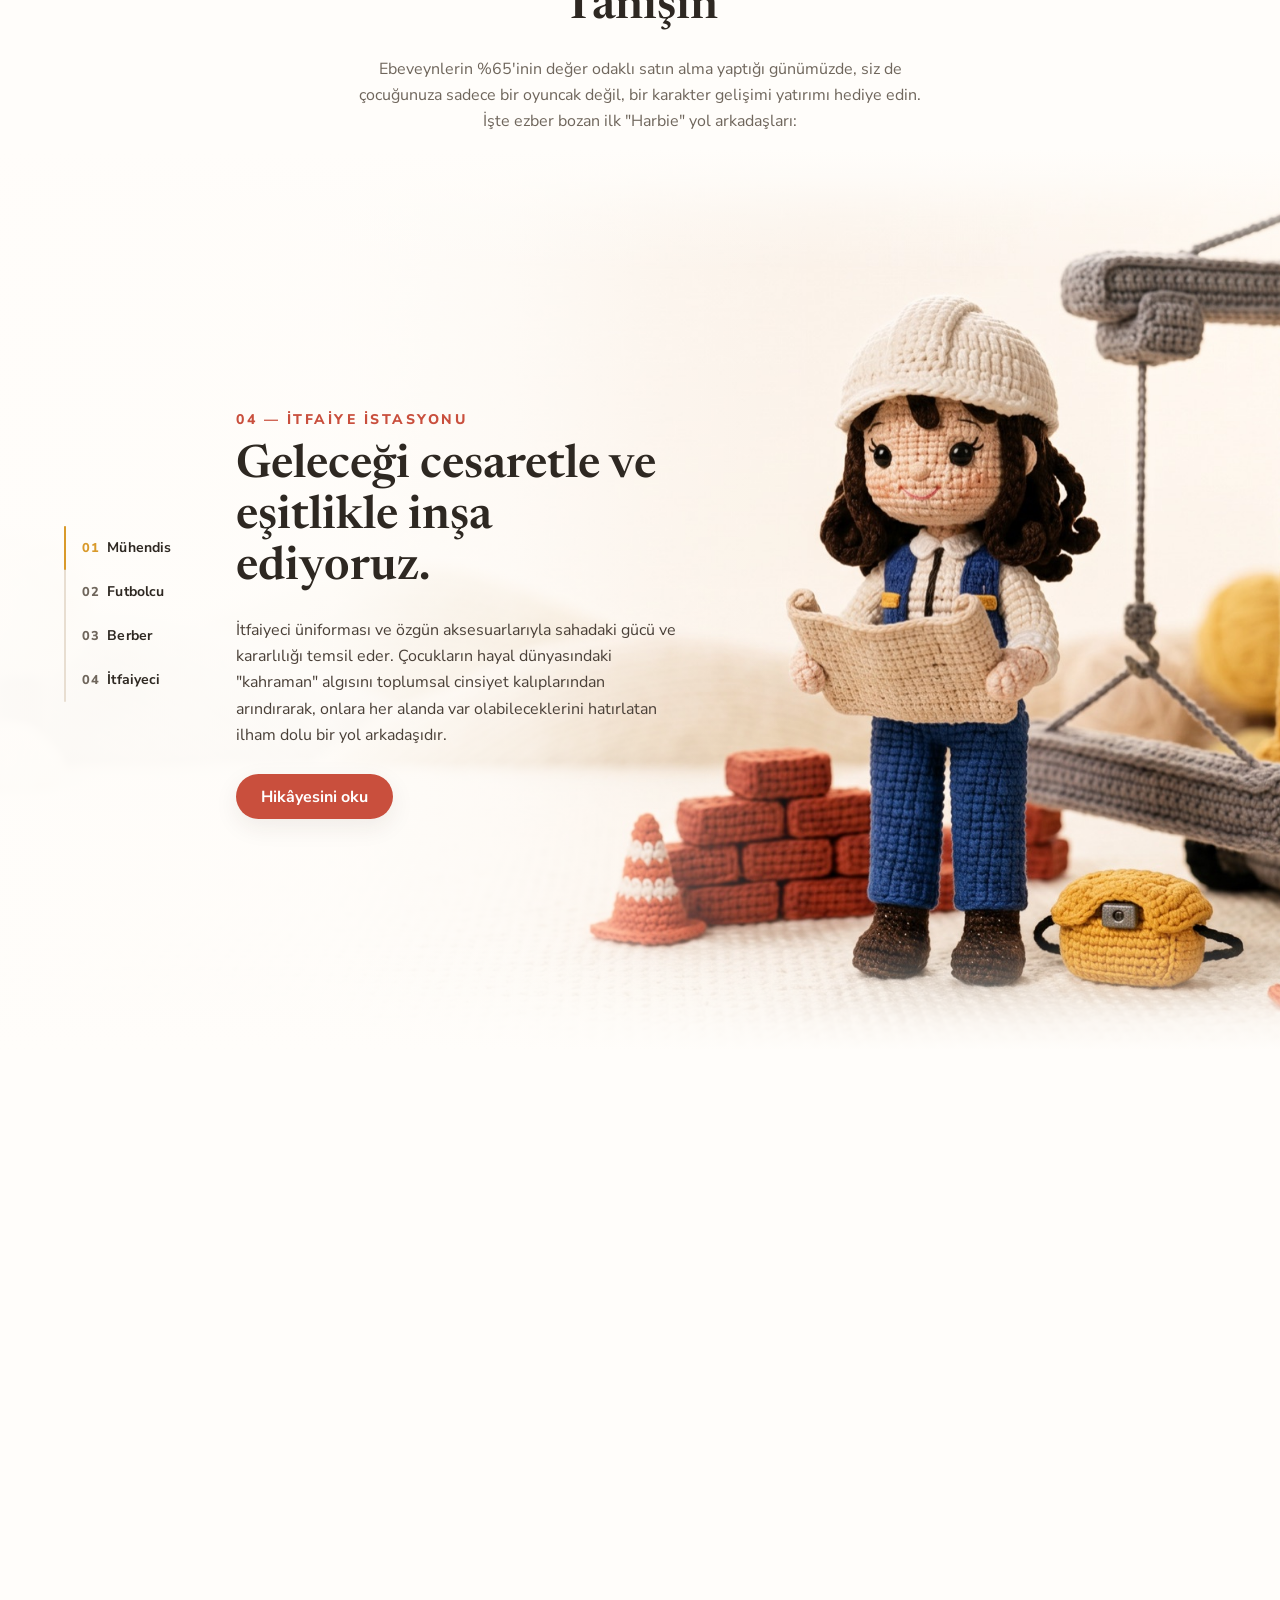
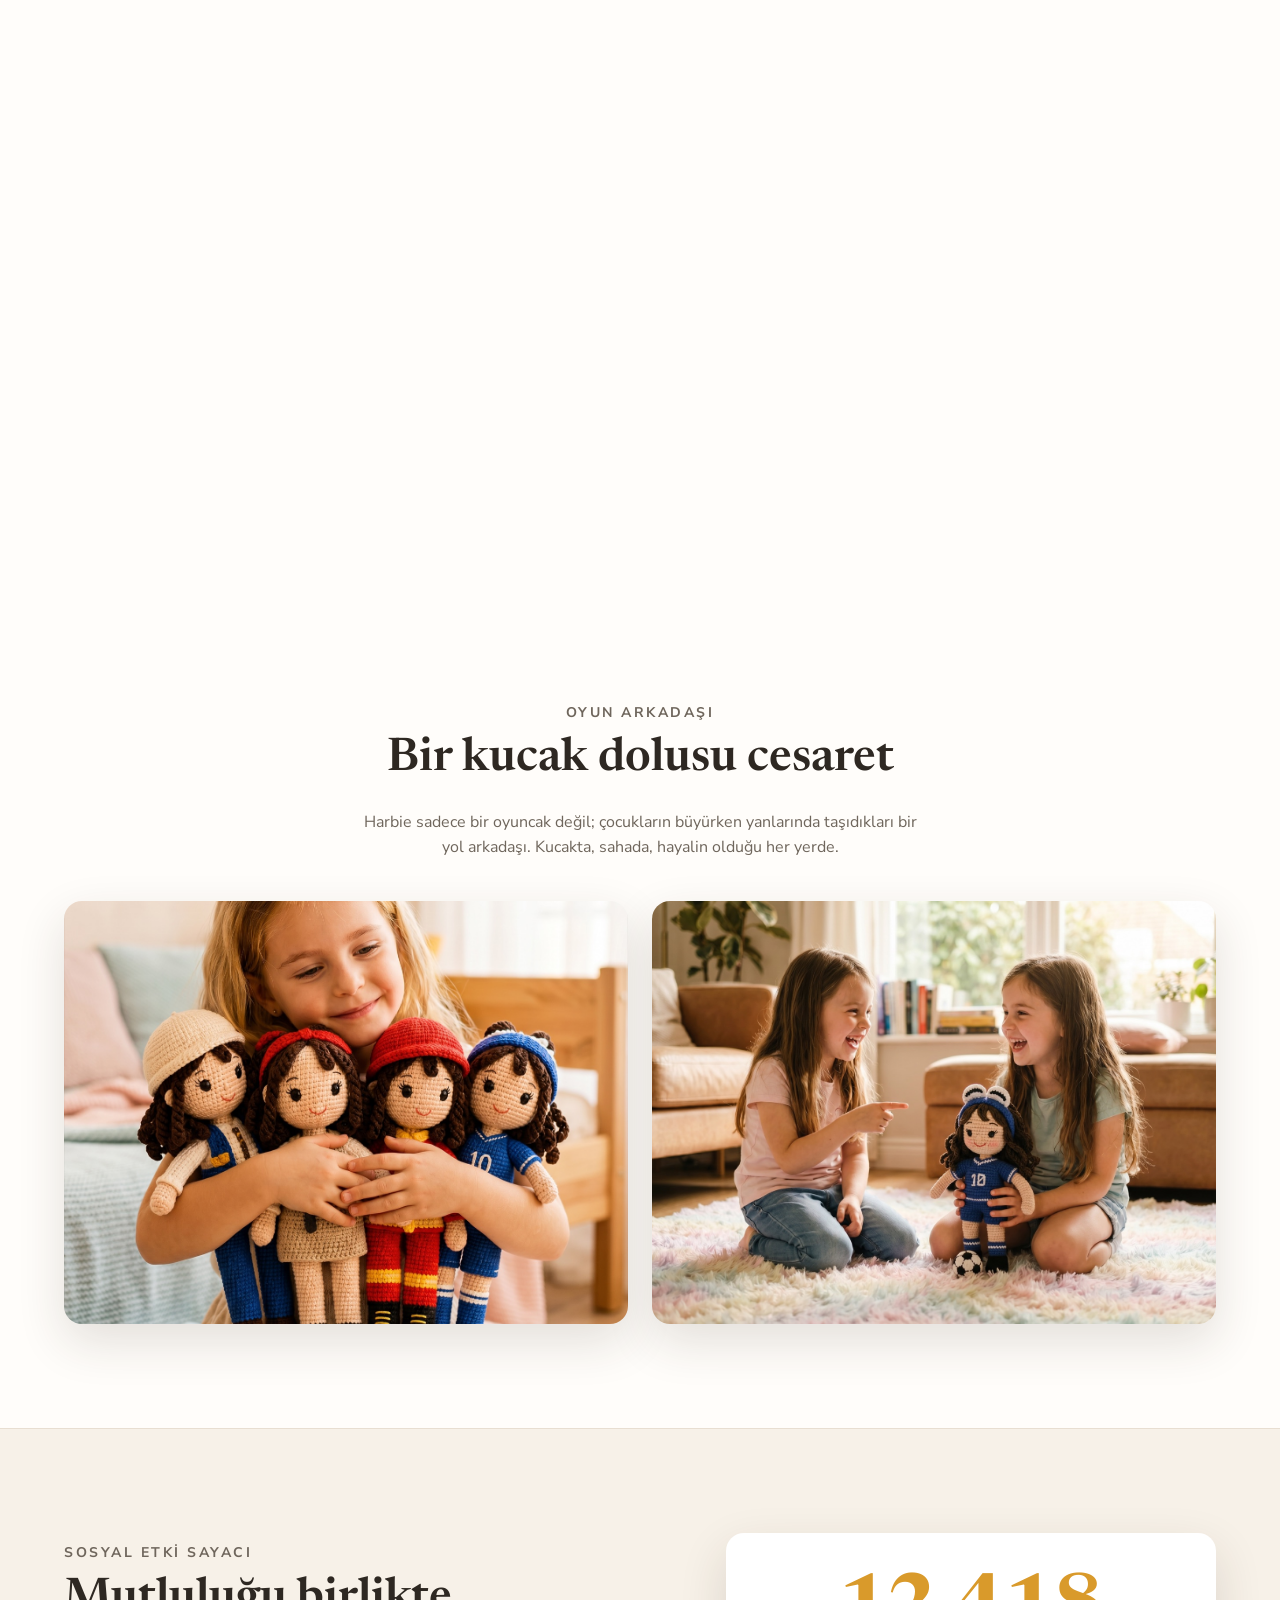
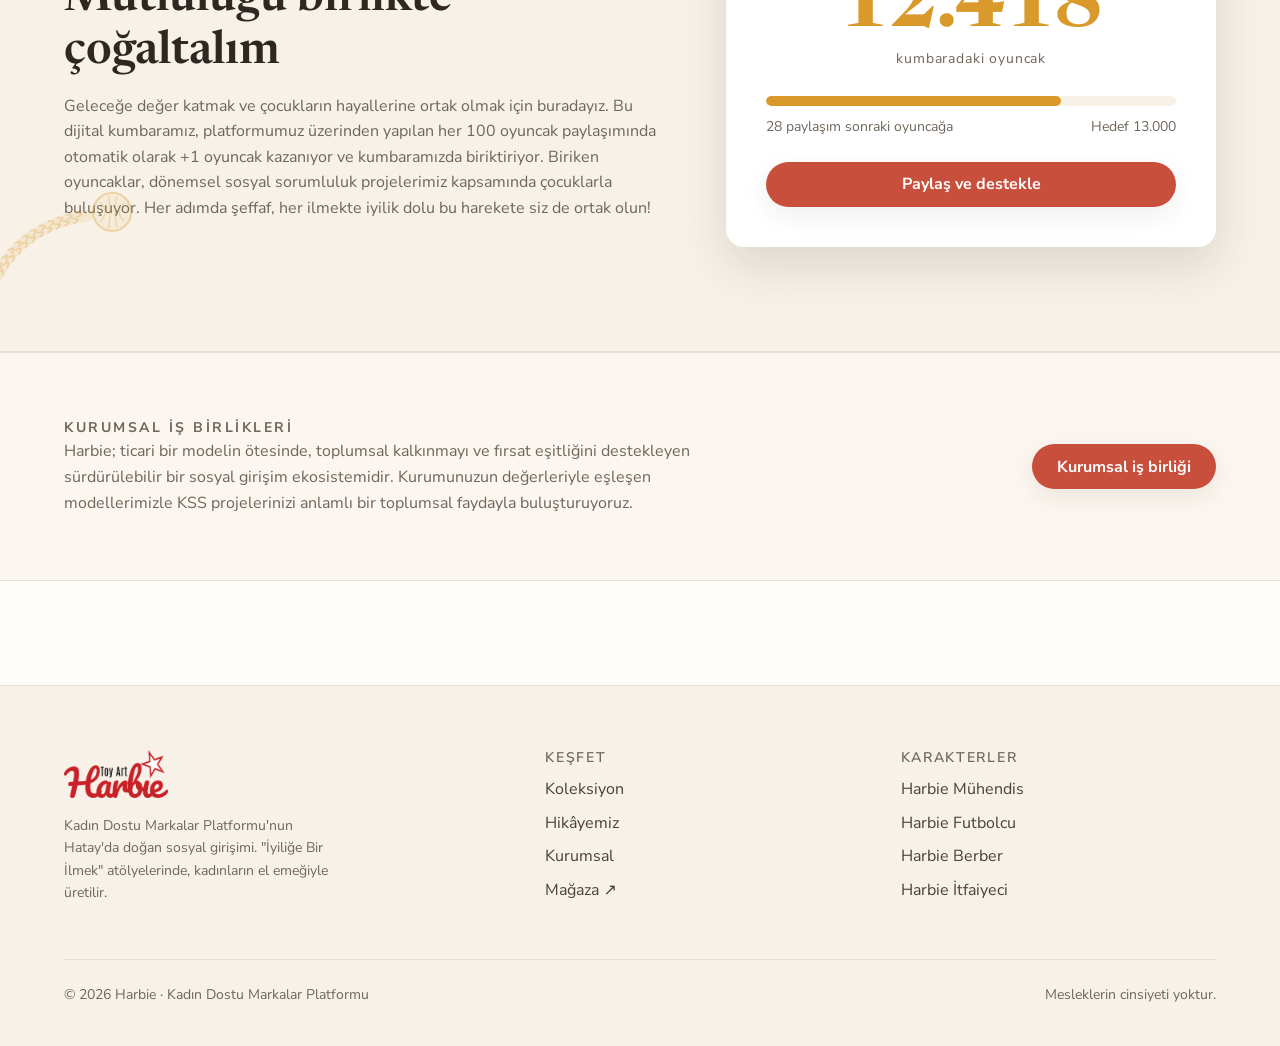
==== commit 53b3581a: "feat: Koleksiyon menüsü altında karakter listesi açılıyor Nav'daki Koleksiyon bağlantısı üzerine gel" ====
--- a/index.html
+++ b/index.html
@@ -24,7 +24,15 @@
   <div class="container">
     <a class="nav-logo" href="index.html"><img src="assets/brand/harbie-logo.png" alt="Harbie Toy Art" width="990" height="457"></a>
     <nav class="nav-links">
-      <a href="index.html#koleksiyon">Koleksiyon</a>
+      <span class="nav-item">
+        <a href="index.html#koleksiyon">Koleksiyon</a>
+        <span class="nav-menu">
+          <a href="karakter-muhendis.html" style="--k:var(--k-muhendis)"><img src="assets/v3/img/nav/muhendis.jpg" alt="" width="132" height="176" loading="lazy"><span><b>Harbie Mühendis</b><i>İnşaat Sahası</i></span></a>
+          <a href="karakter-futbolcu.html" style="--k:var(--k-futbolcu)"><img src="assets/v3/img/nav/futbolcu.jpg" alt="" width="132" height="176" loading="lazy"><span><b>Harbie Futbolcu</b><i>Saha</i></span></a>
+          <a href="karakter-berber.html" style="--k:var(--k-berber)"><img src="assets/v3/img/nav/berber.jpg" alt="" width="132" height="176" loading="lazy"><span><b>Harbie Berber</b><i>Kuaför Salonu</i></span></a>
+          <a href="karakter-itfaiyeci.html" style="--k:var(--k-itfaiyeci)"><img src="assets/v3/img/nav/itfaiyeci.jpg" alt="" width="132" height="176" loading="lazy"><span><b>Harbie İtfaiyeci</b><i>İtfaiye İstasyonu</i></span></a>
+        </span>
+      </span>
       <a href="hikayemiz.html">Hikâyemiz</a>
       <a href="kurumsal.html">Kurumsal</a>
       <a href="index.html#ses">Sosyal Etki Sayacı</a>
@@ -37,6 +45,10 @@
 </header>
 <nav class="mobile-menu" id="mobile-menu" data-mobile-menu aria-label="Mobil menü">
   <a href="index.html#koleksiyon">Koleksiyon</a>
+  <a class="mobile-sub" href="karakter-muhendis.html">Harbie Mühendis</a>
+  <a class="mobile-sub" href="karakter-futbolcu.html">Harbie Futbolcu</a>
+  <a class="mobile-sub" href="karakter-berber.html">Harbie Berber</a>
+  <a class="mobile-sub" href="karakter-itfaiyeci.html">Harbie İtfaiyeci</a>
   <a href="hikayemiz.html">Hikâyemiz</a>
   <a href="kurumsal.html">Kurumsal</a>
   <a href="index.html#ses">Sosyal Etki Sayacı</a>
--- a/css/base.css
+++ b/css/base.css
@@ -56,6 +56,53 @@
 .nav-links a{font-size:var(--step-0);font-weight:600;color:var(--ink-soft);transition:color .2s;
   display:inline-flex;align-items:center;min-height:44px}
 .nav-links a:hover{color:var(--ink)}
+
+/* ---------- Koleksiyon açılır menüsü ---------- */
+.nav-item{position:relative;display:inline-flex}
+.nav-item > a::after{
+  content:"";width:5px;height:5px;margin-left:.5em;
+  border-right:1.5px solid currentColor;border-bottom:1.5px solid currentColor;
+  transform:translateY(-1px) rotate(45deg);transition:transform .25s var(--ease);
+}
+.nav-item:hover > a::after,
+.nav-item:focus-within > a::after{transform:translateY(1px) rotate(225deg)}
+
+.nav-menu{
+  position:absolute;top:calc(100% + 14px);left:50%;
+  transform:translateX(-50%) translateY(8px);
+  min-width:290px;padding:.4rem;
+  background:var(--white);border:1px solid var(--line);
+  border-radius:var(--radius-sm);box-shadow:var(--shadow-card);
+  display:grid;gap:2px;
+  opacity:0;visibility:hidden;
+  transition:opacity .22s var(--ease),transform .22s var(--ease),visibility .22s;
+}
+/* fare köprüsü: bağlantı ile panel arasındaki boşlukta menü kapanmasın */
+.nav-menu::before{content:"";position:absolute;left:0;right:0;top:-16px;height:16px}
+.nav-item:hover .nav-menu,
+.nav-item:focus-within .nav-menu{
+  opacity:1;visibility:visible;transform:translateX(-50%) translateY(0);
+}
+.nav-menu a{
+  display:flex;align-items:center;gap:.75em;
+  padding:.4rem .5rem;border-radius:8px;min-height:44px;
+  color:var(--ink) !important;transition:background .18s var(--ease);
+}
+.nav-menu a:hover{background:var(--bg-tint)}
+.nav-menu img{
+  width:33px;height:44px;flex:none;border-radius:6px;
+  object-fit:cover;background:var(--bg-tint);
+}
+.nav-menu b{display:block;font-size:var(--step-0);font-weight:700;line-height:1.25}
+.nav-menu i{
+  display:block;font-style:normal;font-size:var(--step--1);
+  color:var(--muted);line-height:1.3;
+}
+.nav-menu a:hover b{color:var(--k,var(--accent))}
+@media (prefers-reduced-motion:reduce){
+  .nav-menu{transition:none}
+  .nav-item > a::after{transition:none}
+}
 .nav-shop{
   display:inline-flex;align-items:center;gap:.35em;
   padding:.4em 1em;border-radius:var(--radius-pill);min-height:44px;
@@ -80,6 +127,10 @@
 }
 .mobile-menu.open{transform:translateX(0);visibility:visible}
 .mobile-menu a{font-family:var(--font-serif);font-size:var(--step-3);color:var(--ink);padding-block:.3em;border-bottom:1px solid var(--line)}
+.mobile-menu .mobile-sub{
+  font-size:var(--step-2);color:var(--ink-soft);
+  padding-left:var(--space-2);border-bottom-style:dashed;
+}
 
 @media (max-width:860px){
   .nav-links{display:none}
--- a/css/components.css
+++ b/css/components.css
@@ -3,12 +3,26 @@
    ============================================================ */
 
 /* ---------- İplik ayırıcı: örgü kordon, V ilmekli (tekrarlayan desen) ---------- */
-.knit-divider{
-  height:48px;width:100%;opacity:.92;
-  background-image:url("data:image/svg+xml,<svg%20xmlns='http://www.w3.org/2000/svg'%20viewBox='0%200%20240%2048'><g%20fill='none'%20stroke-linecap='round'%20stroke-linejoin='round'><path%20d='M0%2024%20L6%2024.78%20L12%2025.55%20L18%2026.27%20L24%2026.94%20L30%2027.54%20L36%2028.05%20L42%2028.46%20L48%2028.76%20L54%2028.94%20L60%2029%20L66%2028.94%20L72%2028.76%20L78%2028.46%20L84%2028.05%20L90%2027.54%20L96%2026.94%20L102%2026.27%20L108%2025.55%20L114%2024.78%20L120%2024%20L126%2023.22%20L132%2022.45%20L138%2021.73%20L144%2021.06%20L150%2020.46%20L156%2019.95%20L162%2019.54%20L168%2019.24%20L174%2019.06%20L180%2019%20L186%2019.06%20L192%2019.24%20L198%2019.54%20L204%2019.95%20L210%2020.46%20L216%2021.06%20L222%2021.73%20L228%2022.45%20L234%2023.22%20L240%2024'%20stroke='%23cf6f8b'%20stroke-width='23.6'%20opacity='.45'%20transform='translate(0,1.6)'/><path%20d='M0%2024%20L6%2024.78%20L12%2025.55%20L18%2026.27%20L24%2026.94%20L30%2027.54%20L36%2028.05%20L42%2028.46%20L48%2028.76%20L54%2028.94%20L60%2029%20L66%2028.94%20L72%2028.76%20L78%2028.46%20L84%2028.05%20L90%2027.54%20L96%2026.94%20L102%2026.27%20L108%2025.55%20L114%2024.78%20L120%2024%20L126%2023.22%20L132%2022.45%20L138%2021.73%20L144%2021.06%20L150%2020.46%20L156%2019.95%20L162%2019.54%20L168%2019.24%20L174%2019.06%20L180%2019%20L186%2019.06%20L192%2019.24%20L198%2019.54%20L204%2019.95%20L210%2020.46%20L216%2021.06%20L222%2021.73%20L228%2022.45%20L234%2023.22%20L240%2024'%20stroke='%23ec93ab'%20stroke-width='22'/><g%20transform='translate(.6,1.2)'><path%20d='M-3.78%2023.61%20Q1.79%2022.62%204.93%2020.21%20Q2.52%2017.07%20-2.61%2014.68%20M9.55%2025.35%20Q15.12%2024.32%2018.24%2021.88%20Q15.8%2018.76%2010.65%2016.41%20M22.88%2026.93%20Q28.42%2025.78%2031.48%2023.27%20Q28.98%2020.21%2023.77%2017.98%20M36.2%2028.18%20Q41.7%2026.84%2044.68%2024.23%20Q42.07%2021.25%2036.79%2019.2%20M49.53%2028.94%20Q54.97%2027.36%2057.83%2024.63%20Q55.1%2021.76%2049.74%2019.94%20M62.87%2029.11%20Q68.23%2027.29%2070.97%2024.43%20Q68.1%2021.69%2062.67%2020.11%20M76.21%2028.68%20Q81.49%2026.63%2084.1%2023.65%20Q81.13%2021.04%2075.63%2019.7%20M89.56%2027.69%20Q94.77%2025.46%2097.27%2022.4%20Q94.21%2019.89%2088.66%2018.74%20M102.91%2026.27%20Q108.06%2023.93%20110.5%2020.81%20Q107.38%2018.37%20101.81%2017.34%20M116.25%2024.59%20Q121.38%2022.21%20123.79%2019.07%20Q120.65%2016.65%20115.08%2015.67%20M129.57%2022.85%20Q134.73%2020.51%20137.16%2017.39%20Q134.04%2014.95%20128.48%2013.92%20M142.9%2021.26%20Q148.1%2019.03%20150.61%2015.97%20Q147.54%2013.46%20142%2012.31%20M156.21%2020.02%20Q161.49%2017.97%20164.1%2014.99%20Q161.13%2012.38%20155.63%2011.04%20M169.54%2019.26%20Q174.9%2017.44%20177.63%2014.58%20Q174.77%2011.84%20169.33%2010.26%20M182.87%2019.09%20Q188.3%2017.51%20191.17%2014.78%20Q188.43%2011.91%20183.07%2010.09%20M196.2%2019.52%20Q201.7%2018.18%20204.68%2015.57%20Q202.07%2012.59%20196.79%2010.54%20M209.54%2020.51%20Q215.08%2019.35%20218.15%2016.85%20Q215.64%2013.78%20210.44%2011.55%20M222.88%2021.93%20Q228.45%2020.9%20231.57%2018.46%20Q229.13%2015.34%20223.98%2012.99%20M1.76%2033.21%20Q7.33%2032.21%2010.47%2029.79%20Q8.05%2026.66%202.91%2024.28%20M15.22%2034.92%20Q20.78%2033.83%2023.88%2031.37%20Q21.41%2028.27%2016.24%2025.97%20M28.8%2036.38%20Q34.32%2035.14%2037.35%2032.58%20Q34.79%2029.56%2029.56%2027.41%20M42.47%2037.42%20Q47.94%2035.96%2050.87%2033.29%20Q48.19%2030.37%2042.87%2028.43%20M56.2%2037.9%20Q61.6%2036.2%2064.4%2033.4%20Q61.6%2030.6%2056.2%2028.9%20M69.94%2037.76%20Q75.25%2035.82%2077.93%2032.9%20Q75%2030.23%2069.53%2028.77%20M83.63%2037.02%20Q88.86%2034.87%2091.42%2031.85%20Q88.4%2029.29%2082.87%2028.05%20M97.23%2035.77%20Q102.4%2033.47%20104.87%2030.38%20Q101.77%2027.91%2096.21%2026.83%20M110.7%2034.18%20Q115.84%2031.8%20118.26%2028.67%20Q115.12%2026.25%20109.55%2025.25%20M124.04%2032.44%20Q129.17%2030.07%20131.59%2026.93%20Q128.46%2024.51%20122.89%2023.52%20M137.23%2030.77%20Q142.4%2028.47%20144.87%2025.38%20Q141.77%2022.91%20136.21%2021.83%20M150.29%2029.36%20Q155.53%2027.21%20158.09%2024.19%20Q155.06%2021.63%20149.54%2020.39%20M163.27%2028.36%20Q168.59%2026.42%20171.26%2023.5%20Q168.34%2020.83%20162.87%2019.37%20M176.2%2027.9%20Q181.6%2026.2%20184.4%2023.4%20Q181.6%2020.6%20176.2%2018.9%20M189.14%2028.02%20Q194.61%2026.57%20197.53%2023.89%20Q194.86%2020.97%20189.54%2019.03%20M202.13%2028.72%20Q207.66%2027.48%20210.68%2024.92%20Q208.13%2021.9%20202.89%2019.75%20M215.22%2029.92%20Q220.78%2028.83%20223.88%2026.37%20Q221.41%2023.27%20216.24%2020.97%20M228.43%2031.47%20Q234%2030.48%20237.13%2028.06%20Q234.72%2024.92%20229.58%2022.55'%20stroke='%23c4637f'%20stroke-width='3.4'%20opacity='.38'/></g><path%20d='M-3.78%2023.61%20Q1.79%2022.62%204.93%2020.21%20Q2.52%2017.07%20-2.61%2014.68%20M9.55%2025.35%20Q15.12%2024.32%2018.24%2021.88%20Q15.8%2018.76%2010.65%2016.41%20M22.88%2026.93%20Q28.42%2025.78%2031.48%2023.27%20Q28.98%2020.21%2023.77%2017.98%20M36.2%2028.18%20Q41.7%2026.84%2044.68%2024.23%20Q42.07%2021.25%2036.79%2019.2%20M49.53%2028.94%20Q54.97%2027.36%2057.83%2024.63%20Q55.1%2021.76%2049.74%2019.94%20M62.87%2029.11%20Q68.23%2027.29%2070.97%2024.43%20Q68.1%2021.69%2062.67%2020.11%20M76.21%2028.68%20Q81.49%2026.63%2084.1%2023.65%20Q81.13%2021.04%2075.63%2019.7%20M89.56%2027.69%20Q94.77%2025.46%2097.27%2022.4%20Q94.21%2019.89%2088.66%2018.74%20M102.91%2026.27%20Q108.06%2023.93%20110.5%2020.81%20Q107.38%2018.37%20101.81%2017.34%20M116.25%2024.59%20Q121.38%2022.21%20123.79%2019.07%20Q120.65%2016.65%20115.08%2015.67%20M129.57%2022.85%20Q134.73%2020.51%20137.16%2017.39%20Q134.04%2014.95%20128.48%2013.92%20M142.9%2021.26%20Q148.1%2019.03%20150.61%2015.97%20Q147.54%2013.46%20142%2012.31%20M156.21%2020.02%20Q161.49%2017.97%20164.1%2014.99%20Q161.13%2012.38%20155.63%2011.04%20M169.54%2019.26%20Q174.9%2017.44%20177.63%2014.58%20Q174.77%2011.84%20169.33%2010.26%20M182.87%2019.09%20Q188.3%2017.51%20191.17%2014.78%20Q188.43%2011.91%20183.07%2010.09%20M196.2%2019.52%20Q201.7%2018.18%20204.68%2015.57%20Q202.07%2012.59%20196.79%2010.54%20M209.54%2020.51%20Q215.08%2019.35%20218.15%2016.85%20Q215.64%2013.78%20210.44%2011.55%20M222.88%2021.93%20Q228.45%2020.9%20231.57%2018.46%20Q229.13%2015.34%20223.98%2012.99%20M1.76%2033.21%20Q7.33%2032.21%2010.47%2029.79%20Q8.05%2026.66%202.91%2024.28%20M15.22%2034.92%20Q20.78%2033.83%2023.88%2031.37%20Q21.41%2028.27%2016.24%2025.97%20M28.8%2036.38%20Q34.32%2035.14%2037.35%2032.58%20Q34.79%2029.56%2029.56%2027.41%20M42.47%2037.42%20Q47.94%2035.96%2050.87%2033.29%20Q48.19%2030.37%2042.87%2028.43%20M56.2%2037.9%20Q61.6%2036.2%2064.4%2033.4%20Q61.6%2030.6%2056.2%2028.9%20M69.94%2037.76%20Q75.25%2035.82%2077.93%2032.9%20Q75%2030.23%2069.53%2028.77%20M83.63%2037.02%20Q88.86%2034.87%2091.42%2031.85%20Q88.4%2029.29%2082.87%2028.05%20M97.23%2035.77%20Q102.4%2033.47%20104.87%2030.38%20Q101.77%2027.91%2096.21%2026.83%20M110.7%2034.18%20Q115.84%2031.8%20118.26%2028.67%20Q115.12%2026.25%20109.55%2025.25%20M124.04%2032.44%20Q129.17%2030.07%20131.59%2026.93%20Q128.46%2024.51%20122.89%2023.52%20M137.23%2030.77%20Q142.4%2028.47%20144.87%2025.38%20Q141.77%2022.91%20136.21%2021.83%20M150.29%2029.36%20Q155.53%2027.21%20158.09%2024.19%20Q155.06%2021.63%20149.54%2020.39%20M163.27%2028.36%20Q168.59%2026.42%20171.26%2023.5%20Q168.34%2020.83%20162.87%2019.37%20M176.2%2027.9%20Q181.6%2026.2%20184.4%2023.4%20Q181.6%2020.6%20176.2%2018.9%20M189.14%2028.02%20Q194.61%2026.57%20197.53%2023.89%20Q194.86%2020.97%20189.54%2019.03%20M202.13%2028.72%20Q207.66%2027.48%20210.68%2024.92%20Q208.13%2021.9%20202.89%2019.75%20M215.22%2029.92%20Q220.78%2028.83%20223.88%2026.37%20Q221.41%2023.27%20216.24%2020.97%20M228.43%2031.47%20Q234%2030.48%20237.13%2028.06%20Q234.72%2024.92%20229.58%2022.55'%20stroke='%23f7c2d1'%20stroke-width='3.1'%20opacity='.9'/><path%20d='M0%2024%20L6%2024.78%20L12%2025.55%20L18%2026.27%20L24%2026.94%20L30%2027.54%20L36%2028.05%20L42%2028.46%20L48%2028.76%20L54%2028.94%20L60%2029%20L66%2028.94%20L72%2028.76%20L78%2028.46%20L84%2028.05%20L90%2027.54%20L96%2026.94%20L102%2026.27%20L108%2025.55%20L114%2024.78%20L120%2024%20L126%2023.22%20L132%2022.45%20L138%2021.73%20L144%2021.06%20L150%2020.46%20L156%2019.95%20L162%2019.54%20L168%2019.24%20L174%2019.06%20L180%2019%20L186%2019.06%20L192%2019.24%20L198%2019.54%20L204%2019.95%20L210%2020.46%20L216%2021.06%20L222%2021.73%20L228%2022.45%20L234%2023.22%20L240%2024'%20stroke='%23fde3ea'%20stroke-width='2'%20opacity='.28'%20transform='translate(0,-6.4)'/></g></svg>");
-  background-repeat:repeat-x;
-  background-size:240px 48px;     /* kordon kalınlığı her genişlikte sabit */
-  background-position:center;
+.knit-divider{position:relative;height:48px;width:100%}
+.knit-divider::before,
+.knit-divider::after{
+  content:"";position:absolute;inset:0;
+  background-color:var(--accent);           /* renk bölümden gelir */
+  -webkit-mask-repeat:repeat-x;mask-repeat:repeat-x;
+  -webkit-mask-size:240px 48px;mask-size:240px 48px;   /* kalınlık her genişlikte sabit */
+  -webkit-mask-position:center;mask-position:center;
+}
+/* gövde: açık ton */
+.knit-divider::before{
+  opacity:.18;
+  -webkit-mask-image:url("data:image/svg+xml,<svg%20xmlns='http://www.w3.org/2000/svg'%20viewBox='0%200%20240%2048'><g%20fill='none'%20stroke='%23000'%20stroke-linecap='round'%20stroke-linejoin='round'><path%20d='M0%2024%20L6%2024.78%20L12%2025.55%20L18%2026.27%20L24%2026.94%20L30%2027.54%20L36%2028.05%20L42%2028.46%20L48%2028.76%20L54%2028.94%20L60%2029%20L66%2028.94%20L72%2028.76%20L78%2028.46%20L84%2028.05%20L90%2027.54%20L96%2026.94%20L102%2026.27%20L108%2025.55%20L114%2024.78%20L120%2024%20L126%2023.22%20L132%2022.45%20L138%2021.73%20L144%2021.06%20L150%2020.46%20L156%2019.95%20L162%2019.54%20L168%2019.24%20L174%2019.06%20L180%2019%20L186%2019.06%20L192%2019.24%20L198%2019.54%20L204%2019.95%20L210%2020.46%20L216%2021.06%20L222%2021.73%20L228%2022.45%20L234%2023.22%20L240%2024'%20stroke-width='22'/></g></svg>");
+  mask-image:url("data:image/svg+xml,<svg%20xmlns='http://www.w3.org/2000/svg'%20viewBox='0%200%20240%2048'><g%20fill='none'%20stroke='%23000'%20stroke-linecap='round'%20stroke-linejoin='round'><path%20d='M0%2024%20L6%2024.78%20L12%2025.55%20L18%2026.27%20L24%2026.94%20L30%2027.54%20L36%2028.05%20L42%2028.46%20L48%2028.76%20L54%2028.94%20L60%2029%20L66%2028.94%20L72%2028.76%20L78%2028.46%20L84%2028.05%20L90%2027.54%20L96%2026.94%20L102%2026.27%20L108%2025.55%20L114%2024.78%20L120%2024%20L126%2023.22%20L132%2022.45%20L138%2021.73%20L144%2021.06%20L150%2020.46%20L156%2019.95%20L162%2019.54%20L168%2019.24%20L174%2019.06%20L180%2019%20L186%2019.06%20L192%2019.24%20L198%2019.54%20L204%2019.95%20L210%2020.46%20L216%2021.06%20L222%2021.73%20L228%2022.45%20L234%2023.22%20L240%2024'%20stroke-width='22'/></g></svg>");
+}
+/* V ilmekler + alt kenar: koyu ton */
+.knit-divider::after{
+  opacity:.42;
+  -webkit-mask-image:url("data:image/svg+xml,<svg%20xmlns='http://www.w3.org/2000/svg'%20viewBox='0%200%20240%2048'><g%20fill='none'%20stroke='%23000'%20stroke-linecap='round'%20stroke-linejoin='round'><path%20d='M-3.78%2023.61%20Q1.79%2022.62%204.93%2020.21%20Q2.52%2017.07%20-2.61%2014.68%20M9.55%2025.35%20Q15.12%2024.32%2018.24%2021.88%20Q15.8%2018.76%2010.65%2016.41%20M22.88%2026.93%20Q28.42%2025.78%2031.48%2023.27%20Q28.98%2020.21%2023.77%2017.98%20M36.2%2028.18%20Q41.7%2026.84%2044.68%2024.23%20Q42.07%2021.25%2036.79%2019.2%20M49.53%2028.94%20Q54.97%2027.36%2057.83%2024.63%20Q55.1%2021.76%2049.74%2019.94%20M62.87%2029.11%20Q68.23%2027.29%2070.97%2024.43%20Q68.1%2021.69%2062.67%2020.11%20M76.21%2028.68%20Q81.49%2026.63%2084.1%2023.65%20Q81.13%2021.04%2075.63%2019.7%20M89.56%2027.69%20Q94.77%2025.46%2097.27%2022.4%20Q94.21%2019.89%2088.66%2018.74%20M102.91%2026.27%20Q108.06%2023.93%20110.5%2020.81%20Q107.38%2018.37%20101.81%2017.34%20M116.25%2024.59%20Q121.38%2022.21%20123.79%2019.07%20Q120.65%2016.65%20115.08%2015.67%20M129.57%2022.85%20Q134.73%2020.51%20137.16%2017.39%20Q134.04%2014.95%20128.48%2013.92%20M142.9%2021.26%20Q148.1%2019.03%20150.61%2015.97%20Q147.54%2013.46%20142%2012.31%20M156.21%2020.02%20Q161.49%2017.97%20164.1%2014.99%20Q161.13%2012.38%20155.63%2011.04%20M169.54%2019.26%20Q174.9%2017.44%20177.63%2014.58%20Q174.77%2011.84%20169.33%2010.26%20M182.87%2019.09%20Q188.3%2017.51%20191.17%2014.78%20Q188.43%2011.91%20183.07%2010.09%20M196.2%2019.52%20Q201.7%2018.18%20204.68%2015.57%20Q202.07%2012.59%20196.79%2010.54%20M209.54%2020.51%20Q215.08%2019.35%20218.15%2016.85%20Q215.64%2013.78%20210.44%2011.55%20M222.88%2021.93%20Q228.45%2020.9%20231.57%2018.46%20Q229.13%2015.34%20223.98%2012.99%20M1.76%2033.21%20Q7.33%2032.21%2010.47%2029.79%20Q8.05%2026.66%202.91%2024.28%20M15.22%2034.92%20Q20.78%2033.83%2023.88%2031.37%20Q21.41%2028.27%2016.24%2025.97%20M28.8%2036.38%20Q34.32%2035.14%2037.35%2032.58%20Q34.79%2029.56%2029.56%2027.41%20M42.47%2037.42%20Q47.94%2035.96%2050.87%2033.29%20Q48.19%2030.37%2042.87%2028.43%20M56.2%2037.9%20Q61.6%2036.2%2064.4%2033.4%20Q61.6%2030.6%2056.2%2028.9%20M69.94%2037.76%20Q75.25%2035.82%2077.93%2032.9%20Q75%2030.23%2069.53%2028.77%20M83.63%2037.02%20Q88.86%2034.87%2091.42%2031.85%20Q88.4%2029.29%2082.87%2028.05%20M97.23%2035.77%20Q102.4%2033.47%20104.87%2030.38%20Q101.77%2027.91%2096.21%2026.83%20M110.7%2034.18%20Q115.84%2031.8%20118.26%2028.67%20Q115.12%2026.25%20109.55%2025.25%20M124.04%2032.44%20Q129.17%2030.07%20131.59%2026.93%20Q128.46%2024.51%20122.89%2023.52%20M137.23%2030.77%20Q142.4%2028.47%20144.87%2025.38%20Q141.77%2022.91%20136.21%2021.83%20M150.29%2029.36%20Q155.53%2027.21%20158.09%2024.19%20Q155.06%2021.63%20149.54%2020.39%20M163.27%2028.36%20Q168.59%2026.42%20171.26%2023.5%20Q168.34%2020.83%20162.87%2019.37%20M176.2%2027.9%20Q181.6%2026.2%20184.4%2023.4%20Q181.6%2020.6%20176.2%2018.9%20M189.14%2028.02%20Q194.61%2026.57%20197.53%2023.89%20Q194.86%2020.97%20189.54%2019.03%20M202.13%2028.72%20Q207.66%2027.48%20210.68%2024.92%20Q208.13%2021.9%20202.89%2019.75%20M215.22%2029.92%20Q220.78%2028.83%20223.88%2026.37%20Q221.41%2023.27%20216.24%2020.97%20M228.43%2031.47%20Q234%2030.48%20237.13%2028.06%20Q234.72%2024.92%20229.58%2022.55'%20stroke-width='3.1'/><path%20d='M0%2024%20L6%2024.78%20L12%2025.55%20L18%2026.27%20L24%2026.94%20L30%2027.54%20L36%2028.05%20L42%2028.46%20L48%2028.76%20L54%2028.94%20L60%2029%20L66%2028.94%20L72%2028.76%20L78%2028.46%20L84%2028.05%20L90%2027.54%20L96%2026.94%20L102%2026.27%20L108%2025.55%20L114%2024.78%20L120%2024%20L126%2023.22%20L132%2022.45%20L138%2021.73%20L144%2021.06%20L150%2020.46%20L156%2019.95%20L162%2019.54%20L168%2019.24%20L174%2019.06%20L180%2019%20L186%2019.06%20L192%2019.24%20L198%2019.54%20L204%2019.95%20L210%2020.46%20L216%2021.06%20L222%2021.73%20L228%2022.45%20L234%2023.22%20L240%2024'%20stroke-width='2.2'%20transform='translate(0,9.4)'/></g></svg>");
+  mask-image:url("data:image/svg+xml,<svg%20xmlns='http://www.w3.org/2000/svg'%20viewBox='0%200%20240%2048'><g%20fill='none'%20stroke='%23000'%20stroke-linecap='round'%20stroke-linejoin='round'><path%20d='M-3.78%2023.61%20Q1.79%2022.62%204.93%2020.21%20Q2.52%2017.07%20-2.61%2014.68%20M9.55%2025.35%20Q15.12%2024.32%2018.24%2021.88%20Q15.8%2018.76%2010.65%2016.41%20M22.88%2026.93%20Q28.42%2025.78%2031.48%2023.27%20Q28.98%2020.21%2023.77%2017.98%20M36.2%2028.18%20Q41.7%2026.84%2044.68%2024.23%20Q42.07%2021.25%2036.79%2019.2%20M49.53%2028.94%20Q54.97%2027.36%2057.83%2024.63%20Q55.1%2021.76%2049.74%2019.94%20M62.87%2029.11%20Q68.23%2027.29%2070.97%2024.43%20Q68.1%2021.69%2062.67%2020.11%20M76.21%2028.68%20Q81.49%2026.63%2084.1%2023.65%20Q81.13%2021.04%2075.63%2019.7%20M89.56%2027.69%20Q94.77%2025.46%2097.27%2022.4%20Q94.21%2019.89%2088.66%2018.74%20M102.91%2026.27%20Q108.06%2023.93%20110.5%2020.81%20Q107.38%2018.37%20101.81%2017.34%20M116.25%2024.59%20Q121.38%2022.21%20123.79%2019.07%20Q120.65%2016.65%20115.08%2015.67%20M129.57%2022.85%20Q134.73%2020.51%20137.16%2017.39%20Q134.04%2014.95%20128.48%2013.92%20M142.9%2021.26%20Q148.1%2019.03%20150.61%2015.97%20Q147.54%2013.46%20142%2012.31%20M156.21%2020.02%20Q161.49%2017.97%20164.1%2014.99%20Q161.13%2012.38%20155.63%2011.04%20M169.54%2019.26%20Q174.9%2017.44%20177.63%2014.58%20Q174.77%2011.84%20169.33%2010.26%20M182.87%2019.09%20Q188.3%2017.51%20191.17%2014.78%20Q188.43%2011.91%20183.07%2010.09%20M196.2%2019.52%20Q201.7%2018.18%20204.68%2015.57%20Q202.07%2012.59%20196.79%2010.54%20M209.54%2020.51%20Q215.08%2019.35%20218.15%2016.85%20Q215.64%2013.78%20210.44%2011.55%20M222.88%2021.93%20Q228.45%2020.9%20231.57%2018.46%20Q229.13%2015.34%20223.98%2012.99%20M1.76%2033.21%20Q7.33%2032.21%2010.47%2029.79%20Q8.05%2026.66%202.91%2024.28%20M15.22%2034.92%20Q20.78%2033.83%2023.88%2031.37%20Q21.41%2028.27%2016.24%2025.97%20M28.8%2036.38%20Q34.32%2035.14%2037.35%2032.58%20Q34.79%2029.56%2029.56%2027.41%20M42.47%2037.42%20Q47.94%2035.96%2050.87%2033.29%20Q48.19%2030.37%2042.87%2028.43%20M56.2%2037.9%20Q61.6%2036.2%2064.4%2033.4%20Q61.6%2030.6%2056.2%2028.9%20M69.94%2037.76%20Q75.25%2035.82%2077.93%2032.9%20Q75%2030.23%2069.53%2028.77%20M83.63%2037.02%20Q88.86%2034.87%2091.42%2031.85%20Q88.4%2029.29%2082.87%2028.05%20M97.23%2035.77%20Q102.4%2033.47%20104.87%2030.38%20Q101.77%2027.91%2096.21%2026.83%20M110.7%2034.18%20Q115.84%2031.8%20118.26%2028.67%20Q115.12%2026.25%20109.55%2025.25%20M124.04%2032.44%20Q129.17%2030.07%20131.59%2026.93%20Q128.46%2024.51%20122.89%2023.52%20M137.23%2030.77%20Q142.4%2028.47%20144.87%2025.38%20Q141.77%2022.91%20136.21%2021.83%20M150.29%2029.36%20Q155.53%2027.21%20158.09%2024.19%20Q155.06%2021.63%20149.54%2020.39%20M163.27%2028.36%20Q168.59%2026.42%20171.26%2023.5%20Q168.34%2020.83%20162.87%2019.37%20M176.2%2027.9%20Q181.6%2026.2%20184.4%2023.4%20Q181.6%2020.6%20176.2%2018.9%20M189.14%2028.02%20Q194.61%2026.57%20197.53%2023.89%20Q194.86%2020.97%20189.54%2019.03%20M202.13%2028.72%20Q207.66%2027.48%20210.68%2024.92%20Q208.13%2021.9%20202.89%2019.75%20M215.22%2029.92%20Q220.78%2028.83%20223.88%2026.37%20Q221.41%2023.27%20216.24%2020.97%20M228.43%2031.47%20Q234%2030.48%20237.13%2028.06%20Q234.72%2024.92%20229.58%2022.55'%20stroke-width='3.1'/><path%20d='M0%2024%20L6%2024.78%20L12%2025.55%20L18%2026.27%20L24%2026.94%20L30%2027.54%20L36%2028.05%20L42%2028.46%20L48%2028.76%20L54%2028.94%20L60%2029%20L66%2028.94%20L72%2028.76%20L78%2028.46%20L84%2028.05%20L90%2027.54%20L96%2026.94%20L102%2026.27%20L108%2025.55%20L114%2024.78%20L120%2024%20L126%2023.22%20L132%2022.45%20L138%2021.73%20L144%2021.06%20L150%2020.46%20L156%2019.95%20L162%2019.54%20L168%2019.24%20L174%2019.06%20L180%2019%20L186%2019.06%20L192%2019.24%20L198%2019.54%20L204%2019.95%20L210%2020.46%20L216%2021.06%20L222%2021.73%20L228%2022.45%20L234%2023.22%20L240%2024'%20stroke-width='2.2'%20transform='translate(0,9.4)'/></g></svg>");
 }
 /* Çizim yalnızca JS + hareket izni varsa; varsayılan tam görünür */
 .stitch-draw{clip-path:inset(0 100% 0 0);transition:clip-path 1.6s var(--ease)}
@@ -92,6 +106,28 @@
   position:sticky;top:0;height:100vh;height:100svh;
   overflow:hidden;background:var(--bg-tint);
 }
+/* Üst ve alt kenar sayfa zeminine erisin — video kesilmiş gibi durmasın */
+.showcase-pin::before,
+.showcase-pin::after{
+  content:"";position:absolute;left:0;right:0;height:120px;z-index:1;
+  pointer-events:none;
+}
+.showcase-pin::before{
+  top:0;
+  background:linear-gradient(to bottom,
+    rgb(255,253,250)      0%,
+    rgba(255,253,250,.82) 22%,
+    rgba(255,253,250,.35) 55%,
+    rgba(255,253,250,0)   100%);
+}
+.showcase-pin::after{
+  bottom:0;
+  background:linear-gradient(to bottom,
+    rgba(255,253,250,0)   0%,
+    rgba(255,253,250,.35) 45%,
+    rgba(255,253,250,.82) 78%,
+    rgb(255,253,250)      100%);
+}
 
 /* ---- Video: tam ekran ---- */
 .showcase-stage{position:absolute;inset:0}
@@ -120,13 +156,21 @@
 
 /* ---- Üst katman: [dar liste] [metin] ---- */
 .showcase-ui{
-  position:absolute;inset:0;
+  position:absolute;inset:0;z-index:2;      /* alt geçiş katmanının üstünde kalsın */
   max-width:var(--maxw);margin-inline:auto;
   padding:var(--nav-h) var(--space-3) var(--space-4);
   display:grid;grid-template-columns:132px minmax(0,1fr);
   gap:var(--space-4);align-items:center;pointer-events:none;
 }
 .showcase-ui > *{pointer-events:auto}
+
+/* Geniş ekranda liste sayfanın ortasında asılı kalmasın, sola yaslansın.
+   Metin zaten .panel-copy içinde 44ch ile sınırlı, okunurluk bozulmuyor. */
+/* Eşik 1280px: bu genişlikte 5vw (64px) ile ortalanmış kapsayıcının sol
+   boşluğu birebir eşit — geçişte sıçrama olmuyor. */
+@media (min-width:1280px){
+  .showcase-ui{max-width:none;padding-inline:clamp(32px,5vw,104px)}
+}
 
 /* ---- Sol: daraltılmış karakter seçici ---- */
 .showcase-rail{position:relative;display:flex;flex-direction:column;gap:0;padding-left:13px;align-self:center}
@@ -177,6 +221,8 @@
 @media (max-width:860px){
   /* Mobil: pin yok — chip'lerle geçilen TEK video + altında metin */
   .showcase{height:auto}
+  .showcase-pin::before,
+  .showcase-pin::after{display:none}        /* dizilim yığılınca geçiş gerekmez */
   .showcase-pin{position:static;height:auto;overflow:visible;background:none;
     display:flex;flex-direction:column}
   .showcase-ui{display:contents}            /* rail ve metin doğrudan flex çocuğu olsun */
--- a/css/pages.css
+++ b/css/pages.css
@@ -86,17 +86,110 @@
 .char-buy .btn{width:100%;justify-content:center}
 @media (max-width:760px){.char-grid{grid-template-columns:1fr;gap:var(--space-4)}}
 
-/* ---------- Hikayemiz ---------- */
-.page-head{text-align:center;padding-block:var(--space-6) var(--space-4);max-width:60ch;margin-inline:auto}
-.prose{max-width:70ch;margin-inline:auto}
-.prose p{color:var(--ink-soft)}
-.quote-block{font-family:var(--font-serif);font-size:var(--step-3);line-height:1.4;
-  color:var(--ink);border-left:3px solid var(--accent);padding-left:var(--space-3);margin:var(--space-4) 0}
-.values-grid{display:grid;grid-template-columns:repeat(2,1fr);gap:var(--space-3);margin-top:var(--space-4)}
-.value-card{background:var(--bg-tint);border:1px solid var(--line);border-radius:var(--radius);padding:var(--space-3)}
-.value-card h3{font-size:var(--step-2);margin-bottom:.3em}
-.value-card p{color:var(--muted);font-size:var(--step-1);margin:0}
-@media (max-width:640px){.values-grid{grid-template-columns:1fr}}
+/* ---------- İç sayfa: editoryal giriş ---------- */
+.page-hero{
+  display:grid;grid-template-columns:1.05fr .95fr;gap:var(--space-5);
+  align-items:center;padding-block:var(--space-5);
+}
+.page-hero-copy{max-width:46ch}
+.page-hero h1{font-size:clamp(2.3rem,4.4vw,3.7rem);line-height:1.06;letter-spacing:-.015em;margin-bottom:.45em}
+.page-hero-lead{font-size:var(--step-2);line-height:1.6;color:var(--ink-soft);margin:0}
+.page-hero-media{
+  position:relative;border-radius:var(--radius);overflow:hidden;
+  box-shadow:var(--shadow-card);aspect-ratio:4/3;
+}
+.page-hero-media img{width:100%;height:100%;object-fit:cover}
+/* köşede iplik rengi şeridi — sayfayı markaya bağlar */
+.page-hero-media::after{
+  content:"";position:absolute;left:0;right:0;bottom:0;height:6px;
+  background:linear-gradient(90deg,var(--k-muhendis),var(--k-futbolcu),var(--k-berber),var(--k-itfaiyeci));
+}
+@media (max-width:860px){
+  .page-hero{grid-template-columns:1fr;gap:var(--space-3);padding-block:var(--space-4)}
+  .page-hero-media{aspect-ratio:16/10}
+}
+
+/* ---------- İç sayfa: etiketli metin bloğu ---------- */
+.story{display:grid;grid-template-columns:minmax(0,190px) minmax(0,1fr);gap:var(--space-4);align-items:start}
+.story-label{
+  position:sticky;top:calc(var(--nav-h) + 24px);
+  font-size:var(--step-0);letter-spacing:.16em;text-transform:uppercase;
+  font-weight:800;color:var(--muted);margin:0;
+}
+.story-label::after{content:"";display:block;width:34px;height:2px;background:var(--accent);margin-top:.7em}
+.story-body{max-width:62ch}
+.story-body p{color:var(--ink-soft);font-size:var(--step-2);line-height:1.72}
+.story-body p:last-child{margin-bottom:0}
+@media (max-width:860px){
+  .story{grid-template-columns:1fr;gap:var(--space-2)}
+  .story-label{position:static}
+}
+
+/* ---------- Vizyon & Misyon şeridi ---------- */
+.vm-band{
+  background:var(--bg-soft);border-block:1px solid var(--line);
+  padding-block:var(--space-5);margin-block:var(--space-5);
+}
+.vm-grid{display:grid;grid-template-columns:1fr 1fr;gap:var(--space-4) var(--space-5)}
+.vm-item{border-left:3px solid var(--k,var(--accent));padding-left:var(--space-3)}
+.vm-item h2{
+  font-family:var(--font-sans);font-size:var(--step-0);font-weight:800;
+  letter-spacing:.16em;text-transform:uppercase;color:var(--muted);margin-bottom:.9em;
+}
+.vm-item p{font-family:var(--font-serif);font-size:var(--step-3);line-height:1.45;color:var(--ink);margin:0}
+@media (max-width:860px){.vm-grid{grid-template-columns:1fr;gap:var(--space-4)}}
+
+/* ---------- Numaralı kart ızgarası (değerler / hizmetler) ---------- */
+.card-grid{display:grid;gap:var(--space-3);margin-top:var(--space-4)}
+.card-grid--2{grid-template-columns:repeat(2,1fr)}
+.card-grid--4{grid-template-columns:repeat(4,1fr)}
+.num-card{
+  position:relative;overflow:hidden;
+  background:var(--bg-tint);border:1px solid var(--line);border-radius:var(--radius);
+  padding:calc(var(--space-3) + 6px) var(--space-3) var(--space-3);
+  transition:transform .3s var(--ease),box-shadow .3s var(--ease),border-color .3s var(--ease);
+}
+.num-card::before{content:"";position:absolute;inset:0 0 auto 0;height:4px;background:var(--k,var(--accent))}
+.num-card:hover{transform:translateY(-4px);box-shadow:var(--shadow-soft);border-color:var(--k,var(--accent))}
+.num-card .num{
+  display:block;font-size:var(--step-0);font-weight:800;letter-spacing:.14em;
+  color:var(--k,var(--accent));margin-bottom:.5em;
+}
+.num-card h3{font-size:var(--step-2);margin-bottom:.35em}
+.num-card p{color:var(--muted);font-size:var(--step-1);margin:0;line-height:1.6}
+@media (max-width:960px){.card-grid--4{grid-template-columns:repeat(2,1fr)}}
+@media (max-width:640px){.card-grid--2,.card-grid--4{grid-template-columns:1fr}}
+@media (prefers-reduced-motion:reduce){.num-card:hover{transform:none}}
+
+/* ---------- Alıntı şeridi (tam genişlik) ---------- */
+.pull-quote{
+  position:relative;padding-block:var(--space-6);margin-block:var(--space-5);
+  text-align:center;overflow:hidden;background:var(--bg-tint);
+}
+.pull-quote blockquote{
+  margin:0 auto;max-width:24ch;font-family:var(--font-serif);
+  font-size:clamp(2rem,4.4vw,3.4rem);line-height:1.12;color:var(--ink);
+}
+.pull-quote cite{
+  display:block;margin-top:1.2em;font-style:normal;
+  font-size:var(--step-0);letter-spacing:.16em;text-transform:uppercase;color:var(--muted);
+}
+
+/* ---------- Kurumsal: iki sütunlu form düzeni ---------- */
+.corp-layout{display:grid;grid-template-columns:minmax(0,.85fr) minmax(0,1.15fr);gap:var(--space-5);align-items:start}
+.corp-aside{position:sticky;top:calc(var(--nav-h) + 28px)}
+.corp-aside h2{font-size:var(--step-3)}
+.corp-aside p{color:var(--muted);font-size:var(--step-1)}
+.corp-points{list-style:none;margin:var(--space-3) 0 0;padding:0;display:grid;gap:.8em}
+.corp-points li{position:relative;padding-left:1.7em;color:var(--ink-soft);font-size:var(--step-1)}
+.corp-points li::before{
+  content:"";position:absolute;left:0;top:.55em;width:9px;height:9px;border-radius:50%;
+  background:var(--accent);
+}
+@media (max-width:960px){
+  .corp-layout{grid-template-columns:1fr;gap:var(--space-4)}
+  .corp-aside{position:static}
+}
 
 /* ---------- Kurumsal ---------- */
 .corp-form-wrap{max-width:720px;margin:var(--space-5) auto 0;background:var(--white);
